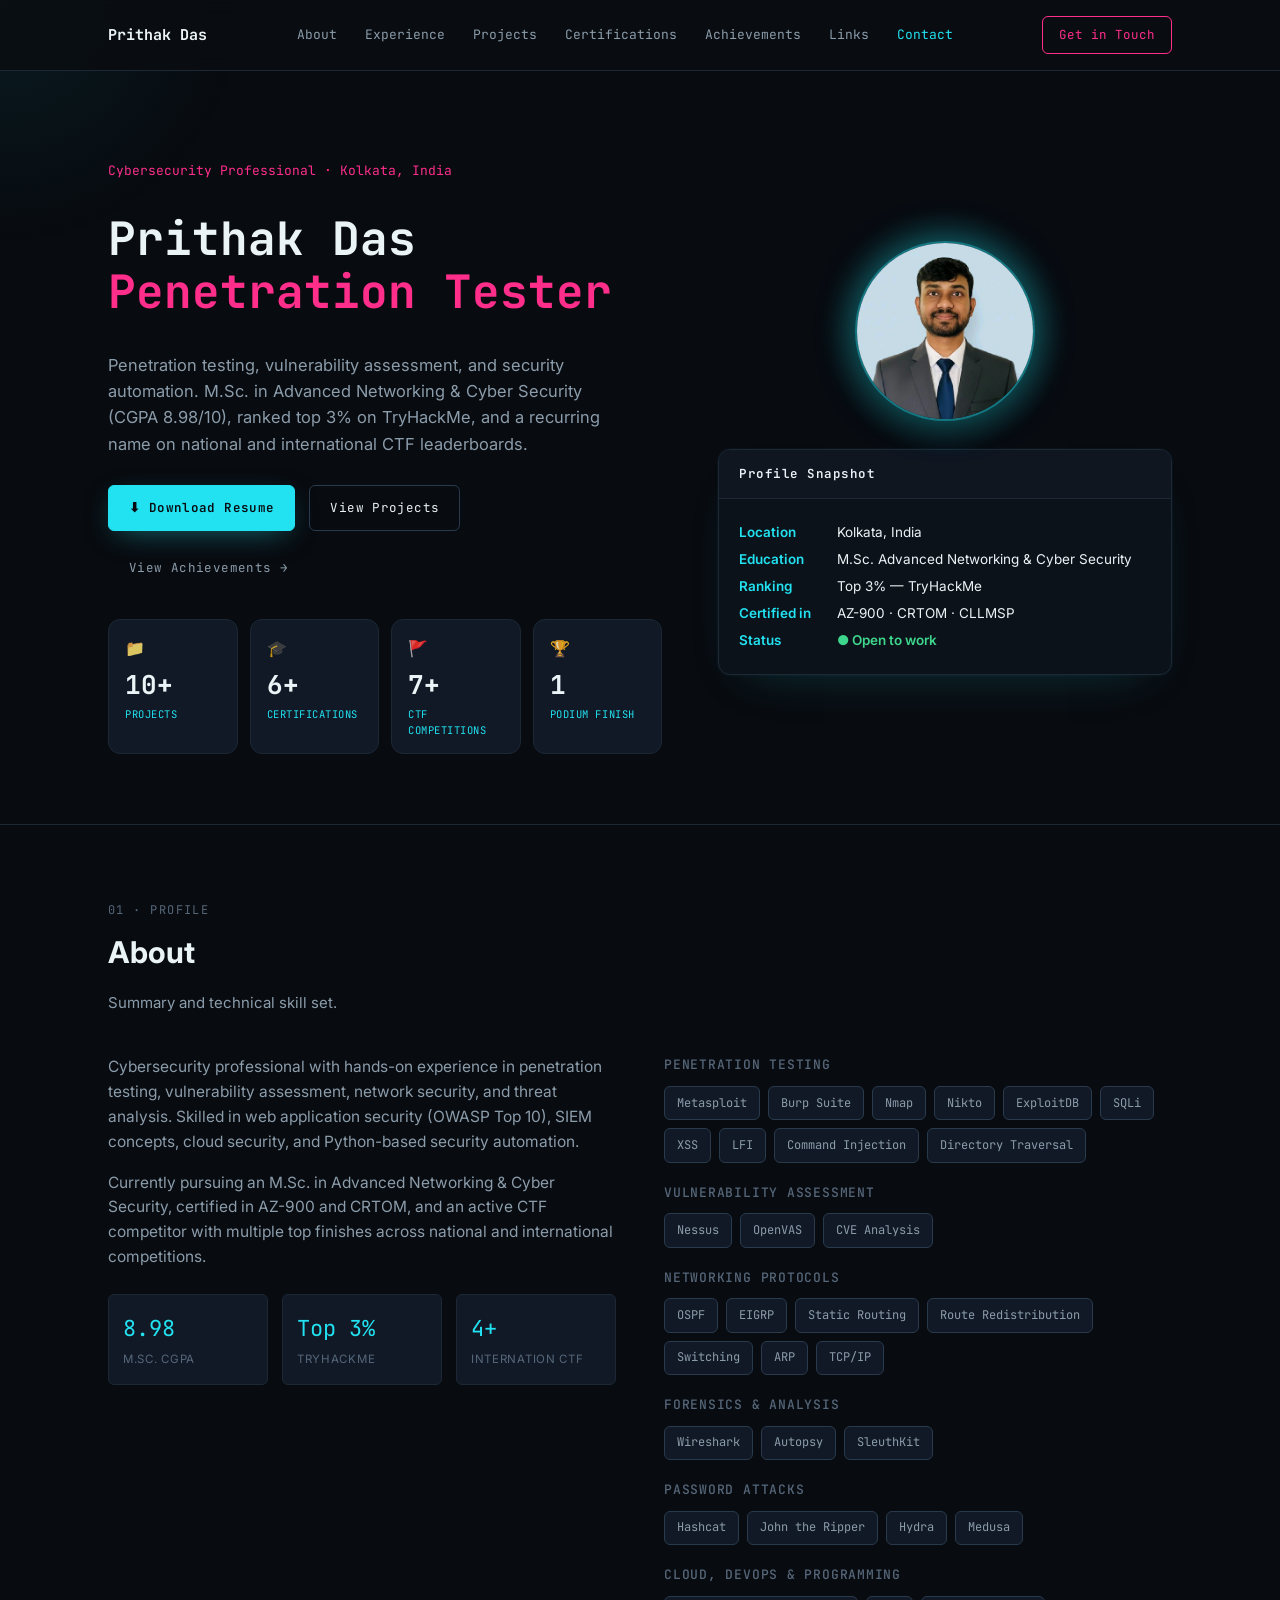
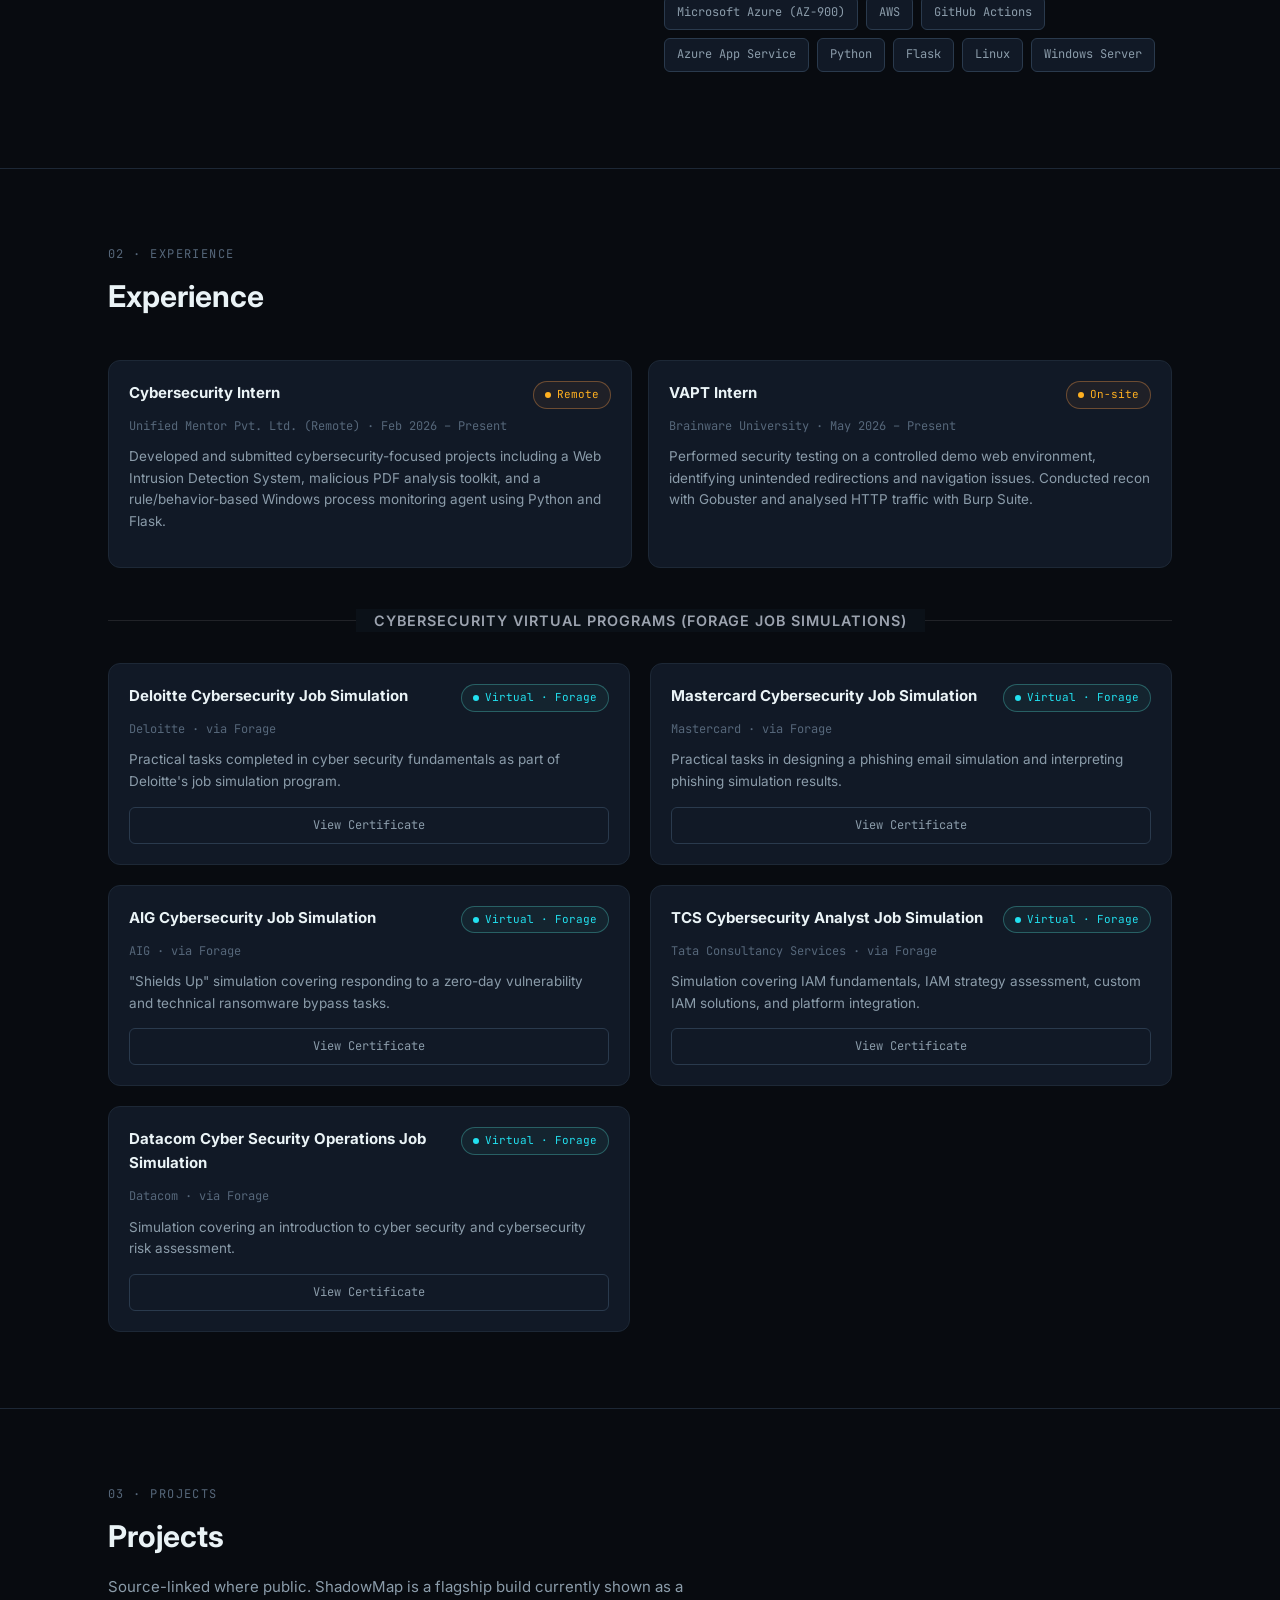
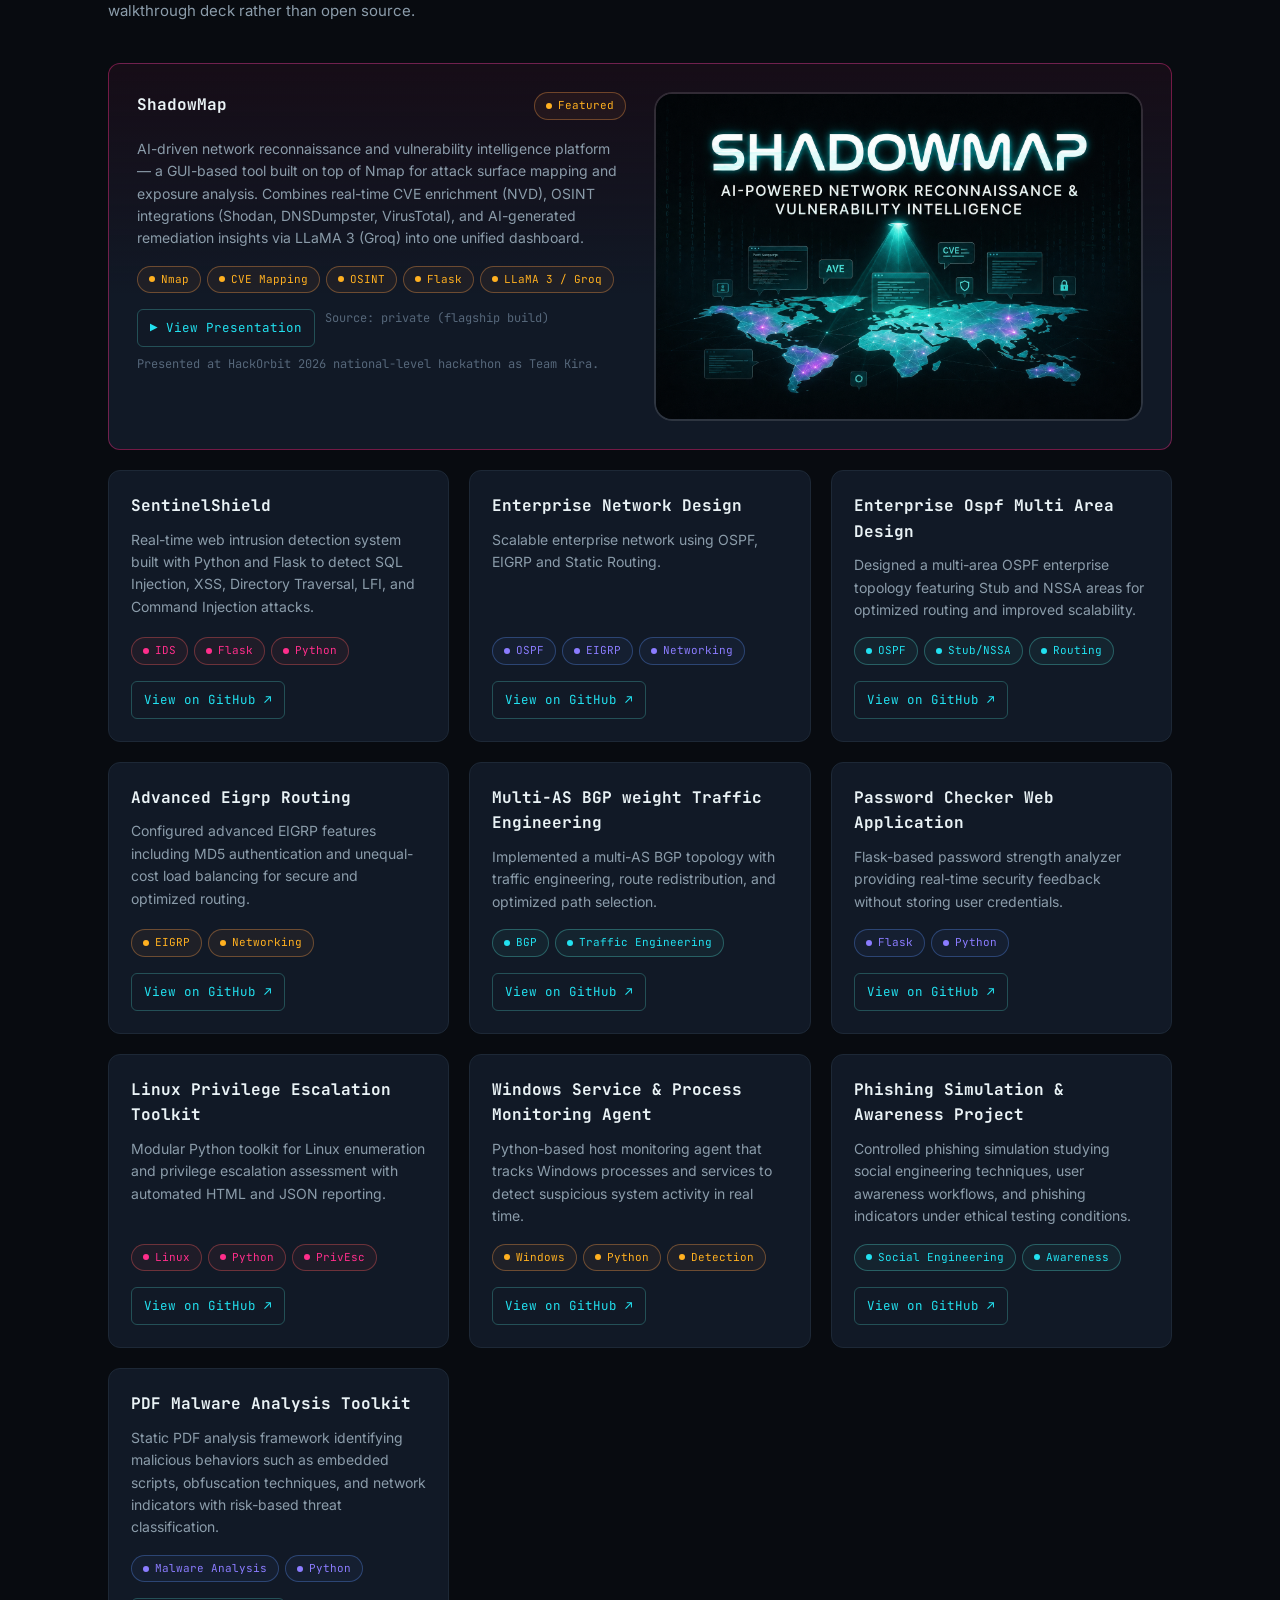
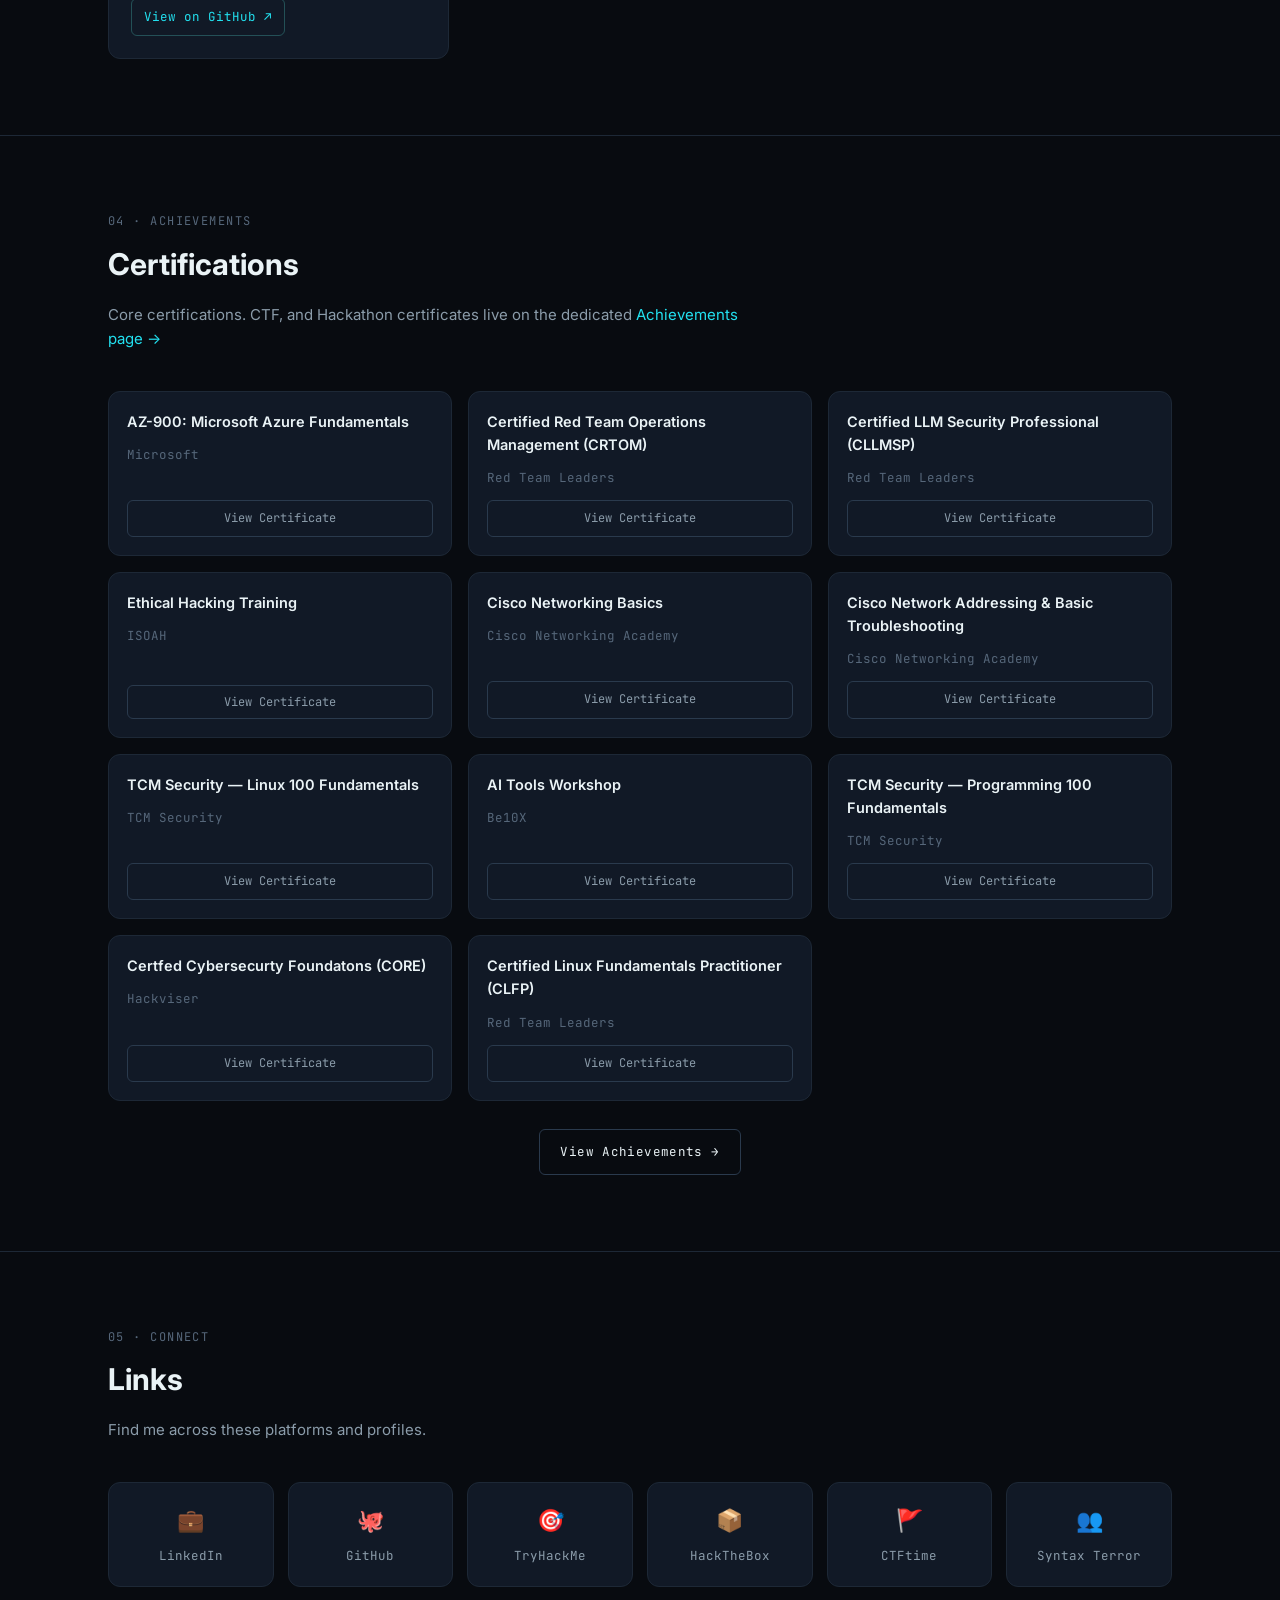
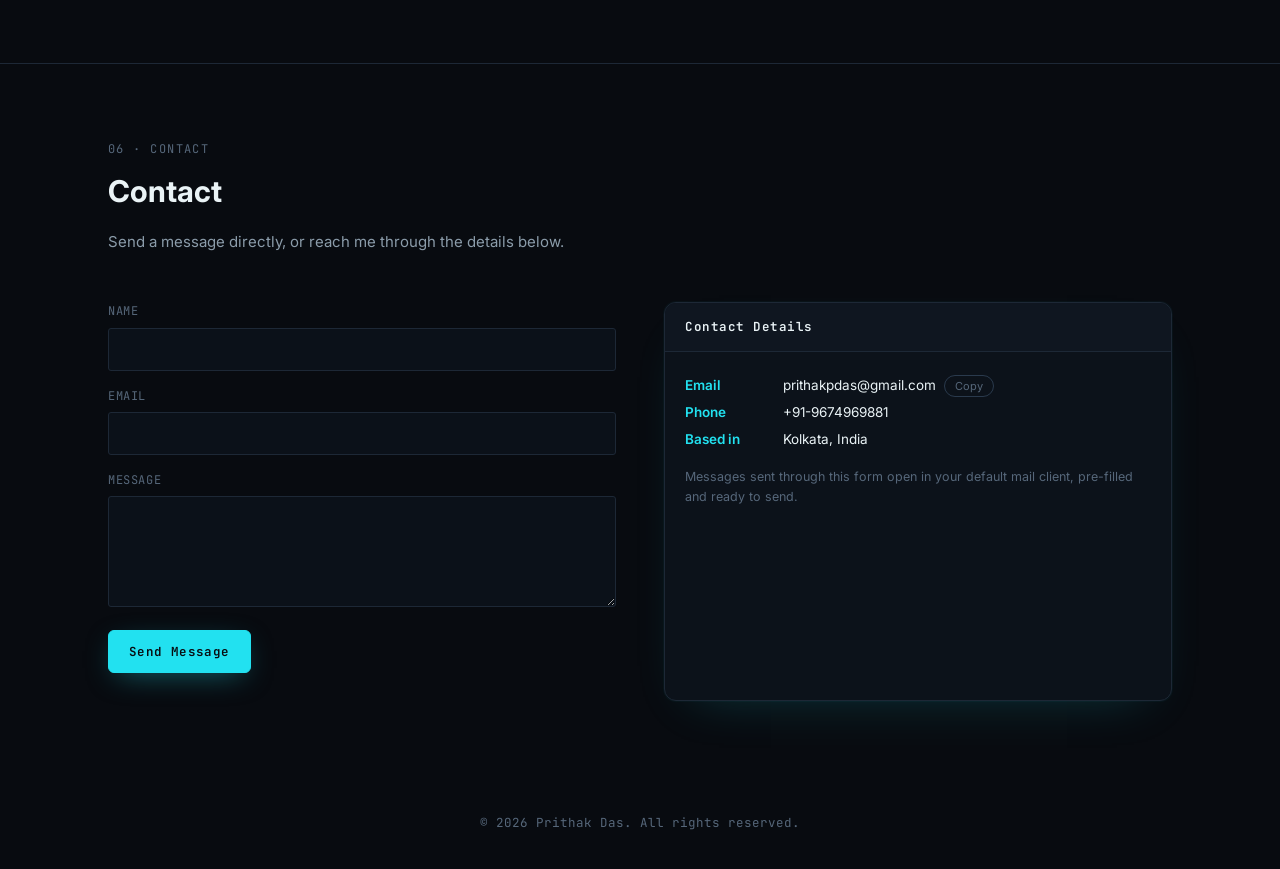
==== index.html @ fa247803 "Republish website" ====
<!DOCTYPE html>
<html lang="en">
<head>
<meta charset="UTF-8">
<meta name="viewport" content="width=device-width, initial-scale=1.0">
<title>Prithak Das — Cybersecurity Portfolio</title>
<meta name="description" content="Prithak Das — Cybersecurity professional specializing in penetration testing, vulnerability assessment, and security automation.">
<link rel="preconnect" href="https://fonts.googleapis.com">
<link rel="preconnect" href="https://fonts.gstatic.com" crossorigin>
<link href="https://fonts.googleapis.com/css2?family=JetBrains+Mono:wght@400;500;600;700&family=Inter:wght@400;500;600;700&display=swap" rel="stylesheet">
<link rel="icon" type="image/svg+xml" href="assets/favicon.svg">
<link rel="stylesheet" href="css/style.css">
</head>
<body>

<nav class="nav">
  <div class="nav-inner">
    <a href="index.html" class="nav-logo">Prithak Das</a>
    <button class="nav-toggle" id="navToggle" aria-label="Toggle menu">☰</button>
    <ul class="nav-links" id="navLinks">
      <li><a href="#about">About</a></li>
      <li><a href="#experience">Experience</a></li>
      <li><a href="#projects">Projects</a></li>
      <li><a href="#certifications">Certifications</a></li>
      <li><a href="certificates.html">Achievements</a></li>
      <li><a href="#links">Links</a></li>
      <li><a href="#contact">Contact</a></li>
    </ul>
    <a href="#contact" class="nav-cta">Get in Touch</a>
  </div>
</nav>

<!-- ============ HERO ============ -->
<header class="hero">
  <div class="container hero-grid">
    <div>
      <div class="hero-kicker">Cybersecurity Professional · Kolkata, India</div>
      <h1>Prithak Das<br><span id="typing-text" class="accent"></span></h1>
      <p class="lead">Penetration testing, vulnerability assessment, and security automation. M.Sc. in Advanced Networking &amp; Cyber Security (CGPA 8.98/10), ranked top 3% on TryHackMe, and a recurring name on national and international CTF leaderboards.</p>
      <div class="hero-actions">
        <a href="assets/resume/Prithak_Das_Resume.pdf" download class="btn btn-primary">⬇ Download Resume</a>
        <a href="#projects" class="btn">View Projects</a>
        <a href="certificates.html" class="btn btn-ghost">View Achievements →</a>
      </div>

      <div class="telemetry-grid">
        <div class="telemetry-stat">
          <div class="t-icon">📁</div>
          <div class="t-num">10+</div>
          <div class="t-label">PROJECTS</div>
        </div>
        <div class="telemetry-stat">
          <div class="t-icon">🎓</div>
          <div class="t-num">6+</div>
          <div class="t-label">CERTIFICATIONS</div>
        </div>
        <div class="telemetry-stat">
          <div class="t-icon">🚩</div>
          <div class="t-num">7+</div>
          <div class="t-label">CTF COMPETITIONS</div>
        </div>
        <div class="telemetry-stat">
          <div class="t-icon">🏆</div>
          <div class="t-num">1</div>
          <div class="t-label">PODIUM FINISH</div>
        </div>
      </div>
    </div>
    <div>
      <div class="profile-photo-wrap">
        <img src="assets/img/prithak-profile.jpg" alt="Prithak Das" class="profile-photo">
      </div>
      <div class="hero-terminal info-card">
      <div class="info-card-header">Profile Snapshot</div>
      <div class="info-card-body">
        <div class="kv-row"><span class="kv-key">Location</span>  <span class="kv-val">Kolkata, India</span></div>
        <div class="kv-row"><span class="kv-key">Education</span>  <span class="kv-val">M.Sc. Advanced Networking &amp; Cyber Security</span></div>
        <div class="kv-row"><span class="kv-key">Ranking</span>       <span class="kv-val">Top 3% — TryHackMe</span></div>
        <div class="kv-row"><span class="kv-key">Certified in</span>       <span class="kv-val">AZ-900 · CRTOM · CLLMSP</span></div>
        <div class="kv-row"><span class="kv-key">Status</span>     <span class="kv-val ok">● Open to work</span></div>
      </div>
      </div>
    </div>
  </div>
</header>

<!-- ============ ABOUT + SKILLS ============ -->
<section id="about">
  <div class="container">
    <div class="section-head">
      <div class="section-eyebrow">01 · Profile</div>
      <h2 class="section-title">About</h2>
      <p>Summary and technical skill set.</p>
    </div>
    <div class="about-grid">
      <div class="about-text">
        <p>Cybersecurity professional with hands-on experience in penetration testing, vulnerability assessment, network security, and threat analysis. Skilled in web application security (OWASP Top 10), SIEM concepts, cloud security, and Python-based security automation.</p>
        <p>Currently pursuing an M.Sc. in Advanced Networking &amp; Cyber Security, certified in AZ-900 and CRTOM, and an active CTF competitor with multiple top finishes across national and international competitions.</p>
        <div class="about-stats">
          <div class="stat"><div class="num">8.98</div><div class="lbl">M.Sc. CGPA</div></div>
          <div class="stat"><div class="num">Top 3%</div><div class="lbl">TryHackMe</div></div>
          <div class="stat"><div class="num">4+</div><div class="lbl">Internation CTF</div></div>
        </div>
      </div>
      <div>
        <div class="skill-group">
          <h3>Penetration Testing</h3>
          <div class="skill-chips">
            <span class="chip">Metasploit</span><span class="chip">Burp Suite</span><span class="chip">Nmap</span><span class="chip">Nikto</span><span class="chip">ExploitDB</span><span class="chip">SQLi</span><span class="chip">XSS</span><span class="chip">LFI</span><span class="chip">Command Injection</span><span class="chip">Directory Traversal</span>
          </div>
        </div>
        <div class="skill-group">
          <h3>Vulnerability Assessment</h3>
          <div class="skill-chips">
            <span class="chip">Nessus</span><span class="chip">OpenVAS</span><span class="chip">CVE Analysis</span>
          </div>
        </div>
        <div class="skill-group">
          <h3>Networking Protocols</h3>
          <div class="skill-chips">
            <span class="chip">OSPF</span><span class="chip">EIGRP</span><span class="chip">Static Routing</span><span class="chip">Route Redistribution</span><span class="chip">Switching</span><span class="chip">ARP</span><span class="chip">TCP/IP</span>
          </div>
        </div>
        <div class="skill-group">
          <h3>Forensics &amp; Analysis</h3>
          <div class="skill-chips">
            <span class="chip">Wireshark</span><span class="chip">Autopsy</span><span class="chip">SleuthKit</span>
          </div>
        </div>
        <div class="skill-group">
          <h3>Password Attacks</h3>
          <div class="skill-chips">
            <span class="chip">Hashcat</span><span class="chip">John the Ripper</span><span class="chip">Hydra</span><span class="chip">Medusa</span>
          </div>
        </div>
        <div class="skill-group">
          <h3>Cloud, DevOps &amp; Programming</h3>
          <div class="skill-chips">
            <span class="chip">Microsoft Azure (AZ-900)</span><span class="chip">AWS</span><span class="chip">GitHub Actions</span><span class="chip">Azure App Service</span><span class="chip">Python</span><span class="chip">Flask</span><span class="chip">Linux</span><span class="chip">Windows Server</span>
          </div>
        </div>
      </div>
    </div>
  </div>
</section>

<!-- ============ EXPERIENCE ============ -->
<section id="experience">
  <div class="container">
    <div class="section-head">
      <div class="section-eyebrow">02 · Experience</div>
      <h2 class="section-title">Experience</h2>
    </div>

    <div class="cred-list">
      <div class="cred-item">
        <div class="cred-item-top">
          <h4>Cybersecurity Intern</h4>
          <span class="tag high">Remote</span>
        </div>
        <div class="meta">Unified Mentor Pvt. Ltd. (Remote) · Feb 2026 – Present</div>
        <p>Developed and submitted cybersecurity-focused projects including a Web Intrusion Detection System, malicious PDF analysis toolkit, and a rule/behavior-based Windows process monitoring agent using Python and Flask.</p>
        <div class="cert-actions">
          <!--<button class="cert-view-trigger" data-title="Unified Mentor — Cybersecurity Internship">View Certificate</button>-->
        </div>
      </div>

      <div class="cred-item">
        <div class="cred-item-top">
          <h4>VAPT Intern</h4>
          <span class="tag high">On-site</span>
        </div>
        <div class="meta">Brainware University · May 2026 – Present</div>
        <p>Performed security testing on a controlled demo web environment, identifying unintended redirections and navigation issues. Conducted recon with Gobuster and analysed HTTP traffic with Burp Suite.</p>
        <div class="cert-actions">
          <!--<button class="cert-view-trigger" data-title="Brainware University — VAPT Internship">View Certificate</button>-->
        </div>
      </div>
    </div>

    <div class="experience-subheading">
        <span>Cybersecurity Virtual Programs (Forage Job Simulations)</span>
    </div>

    <div class="virtual-grid">
      
      <div class="cred-item">
        <div class="cred-item-top">
          <h4>Deloitte Cybersecurity Job Simulation</h4>
          <span class="tag info">Virtual · Forage</span>
        </div>
        <div class="meta">Deloitte · via Forage</div>
        <p>Practical tasks completed in cyber security fundamentals as part of Deloitte's job simulation program.</p>
        <div class="cert-actions">
          <a href="assets/certs/deloitte-forage.pdf" target="_blank" rel="noopener">View Certificate</a>
        </div>
      </div>

      <div class="cred-item">
        <div class="cred-item-top">
          <h4>Mastercard Cybersecurity Job Simulation</h4>
          <span class="tag info">Virtual · Forage</span>
        </div>
        <div class="meta">Mastercard · via Forage</div>
        <p>Practical tasks in designing a phishing email simulation and interpreting phishing simulation results.</p>
        <div class="cert-actions">
          <a href="assets/certs/mastercard-forage.pdf" target="_blank" rel="noopener">View Certificate</a>
        </div>
      </div>

      <div class="cred-item">
        <div class="cred-item-top">
          <h4>AIG Cybersecurity Job Simulation</h4>
          <span class="tag info">Virtual · Forage</span>
        </div>
        <div class="meta">AIG · via Forage</div>
        <p>"Shields Up" simulation covering responding to a zero-day vulnerability and technical ransomware bypass tasks.</p>
        <div class="cert-actions">
          <a href="assets/certs/aig-forage.pdf" target="_blank" rel="noopener">View Certificate</a>
        </div>
      </div>

      <div class="cred-item">
        <div class="cred-item-top">
          <h4>TCS Cybersecurity Analyst Job Simulation</h4>
          <span class="tag info">Virtual · Forage</span>
        </div>
        <div class="meta">Tata Consultancy Services · via Forage</div>
        <p>Simulation covering IAM fundamentals, IAM strategy assessment, custom IAM solutions, and platform integration.</p>
        <div class="cert-actions">
          <a href="assets/certs/tcs-forage.pdf" target="_blank" rel="noopener">View Certificate</a>
        </div>
      </div>

      <div class="cred-item">
        <div class="cred-item-top">
          <h4>Datacom Cyber Security Operations Job Simulation</h4>
          <span class="tag info">Virtual · Forage</span>
        </div>
        <div class="meta">Datacom · via Forage</div>
        <p>Simulation covering an introduction to cyber security and cybersecurity risk assessment.</p>
        <div class="cert-actions">
          <a href="assets/certs/datacom-forage.pdf" target="_blank" rel="noopener">View Certificate</a>
        </div>
      </div>
    </div>
  </div>
</section>

<!-- ============ PROJECTS ============ -->
<section id="projects">
  <div class="container">
    <div class="section-head">
      <div class="section-eyebrow">03 · Projects</div>
      <h2 class="section-title">Projects</h2>
      <p>Source-linked where public. ShadowMap is a flagship build currently shown as a walkthrough deck rather than open source.</p>
    </div>

    <div class="project-grid">

      <!-- FEATURED: ShadowMap — exception, no GitHub, PPT only -->
      <div class="project-card featured">
        <div>
          <div class="project-top">
            <h3>ShadowMap</h3>
            <span class="tag high">Featured</span>
          </div>
          <p>AI-driven network reconnaissance and vulnerability intelligence platform — a GUI-based tool built on top of Nmap for attack surface mapping and exposure analysis. Combines real-time CVE enrichment (NVD), OSINT integrations (Shodan, DNSDumpster, VirusTotal), and AI-generated remediation insights via LLaMA 3 (Groq) into one unified dashboard.</p>
          <div class="project-tags">
            <span class="tag high">Nmap</span><span class="tag high">CVE Mapping</span><span class="tag high">OSINT</span><span class="tag high">Flask</span><span class="tag high">LLaMA 3 / Groq</span>
          </div>
          <div class="project-links">
            <a href="assets/projects/shadowmap/shadowmap-deck.pdf" target="_blank" rel="noopener">▶ View Presentation</a>
            <span class="project-links a disabled" style="font-family:var(--font-mono);font-size:12px;color:var(--text-dim);">Source: private (flagship build)</span>
          </div>
          <div class="featured-note">Presented at HackOrbit 2026 national-level hackathon as Team Kira.</div>
        </div>
        <div class="featured-visual">
          <a href="assets/projects/shadowmap/shadowmap-deck.pdf"
             target="_blank"
             rel="noopener">
      
              <img
                  src="assets/projects/shadowmap/shadowmap-thumbnail.png"
                  alt="ShadowMap AI Cybersecurity Platform"
                  class="project-thumbnail">
      
          </a>
        </div>
      </div>

      <!-- Standard project cards -->
      <div class="project-card">
        <h3>SentinelShield</h3>
        <p>Real-time web intrusion detection system built with Python and Flask to detect SQL Injection, XSS, Directory Traversal, LFI, and Command Injection attacks.</p>
        <div class="project-tags"><span class="tag crit">IDS</span><span class="tag crit">Flask</span><span class="tag crit">Python</span></div>
        <div class="project-links"><a href="https://github.com/prithakdas/sentinelshield-web-ids" target="_blank" rel="noopener">View on GitHub ↗</a></div>
      </div>

      <div class="project-card">
        <h3>Enterprise Network Design</h3>
        <p>Scalable enterprise network using OSPF, EIGRP and Static Routing.</p>
        <div class="project-tags"><span class="tag low">OSPF</span><span class="tag low">EIGRP</span><span class="tag low">Networking</span></div>
        <div class="project-links">
          <a href="https://github.com/prithakdas/enterprise-network-design" target="_blank" rel="noopener">View on GitHub ↗</a>
        </div>
      </div>

      <div class="project-card">
        <h3>Enterprise Ospf Multi Area Design</h3>
        <p>Designed a multi-area OSPF enterprise topology featuring Stub and NSSA areas for optimized routing and improved scalability.</p>
        <div class="project-tags"><span class="tag info">OSPF</span><span class="tag info">Stub/NSSA</span><span class="tag info">Routing</span></div>
        <div class="project-links">
          <a href="https://github.com/prithakdas/enterprise-ospf-multi-area-design" target="_blank" rel="noopener">View on GitHub ↗</a>
        </div>
      </div>

      <div class="project-card">
        <h3>Advanced Eigrp Routing</h3>
        <p>Configured advanced EIGRP features including MD5 authentication and unequal-cost load balancing for secure and optimized routing.</p>
        <div class="project-tags"><span class="tag high">EIGRP</span><span class="tag high">Networking</span></div>
        <div class="project-links">
          <a href="https://github.com/prithakdas/advanced-eigrp-routing" target="_blank" rel="noopener">View on GitHub ↗</a>
        </div>
      </div>

      <div class="project-card">
        <h3>Multi-AS BGP weight Traffic Engineering</h3>
        <p>Implemented a multi-AS BGP topology with traffic engineering, route redistribution, and optimized path selection.</p>
        <div class="project-tags"><span class="tag info">BGP</span><span class="tag info">Traffic Engineering</span></div>
        <div class="project-links">
          <a href="https://github.com/prithakdas/multi-as-bgp-weight-traffic-engineering" target="_blank" rel="noopener">View on GitHub ↗</a>
        </div>
      </div>

      <div class="project-card">
        <h3>Password Checker Web Application</h3>
        <p>Flask-based password strength analyzer providing real-time security feedback without storing user credentials.</p>
        <div class="project-tags"><span class="tag low">Flask</span><span class="tag low">Python</span></div>
        <div class="project-links"><a href="https://github.com/prithakdas/password-strength-checker" target="_blank" rel="noopener">View on GitHub ↗</a></div>
      </div>

      <div class="project-card">
        <h3>Linux Privilege Escalation Toolkit</h3>
        <p>Modular Python toolkit for Linux enumeration and privilege escalation assessment with automated HTML and JSON reporting.</p>
        <div class="project-tags"><span class="tag crit">Linux</span><span class="tag crit">Python</span><span class="tag crit">PrivEsc</span></div>
        <div class="project-links"><a href="https://github.com/prithakdas/linux-privilege-escalation-toolkit" target="_blank" rel="noopener">View on GitHub ↗</a></div>
      </div>

      <div class="project-card">
        <h3>Windows Service &amp; Process Monitoring Agent</h3>
        <p>Python-based host monitoring agent that tracks Windows processes and services to detect suspicious system activity in real time.</p>
        <div class="project-tags"><span class="tag high">Windows</span><span class="tag high">Python</span><span class="tag high">Detection</span></div>
        <div class="project-links"><a href="https://github.com/prithakdas/windows-monitoring-agent" target="_blank" rel="noopener">View on GitHub ↗</a></div>
      </div>

      <div class="project-card">
        <h3>Phishing Simulation &amp; Awareness Project</h3>
        <p>Controlled phishing simulation studying social engineering techniques, user awareness workflows, and phishing indicators under ethical testing conditions.</p>
        <div class="project-tags"><span class="tag info">Social Engineering</span><span class="tag info">Awareness</span></div>
        <div class="project-links"><a href="https://github.com/prithakdas/phishing-simulation-awareness" target="_blank" rel="noopener">View on GitHub ↗</a></div>
      </div>

      <div class="project-card">
        <h3>PDF Malware Analysis Toolkit</h3>
        <p>Static PDF analysis framework identifying malicious behaviors such as embedded scripts, obfuscation techniques, and network indicators with risk-based threat classification.</p>
        <div class="project-tags"><span class="tag low">Malware Analysis</span><span class="tag low">Python</span></div>
        <div class="project-links"><a href="https://github.com/prithakdas/pdf-malware-analyzer" target="_blank" rel="noopener">View on GitHub ↗</a></div>
      </div>

    </div>
  </div>
</section>

<!-- ============ CERTIFICATIONS ============ -->
<section id="certifications">
  <div class="container">
    <div class="section-head">
      <div class="section-eyebrow">04 · Achievements</div>
      <h2 class="section-title">Certifications</h2>
      <p>Core certifications. CTF, and Hackathon certificates live on the dedicated <a href="certificates.html" style="color:var(--accent-info);">Achievements page →</a></p>
    </div>

    <div class="cert-grid">
      <div class="cert-card">
        <div class="cert-name">AZ-900: Microsoft Azure Fundamentals</div>
        <div class="cert-issuer">Microsoft</div>
        <div class="cert-actions">
          <a href="assets/certs/az-900.pdf" target="_blank" rel="noopener">View Certificate</a>
        </div>
      </div>
      <div class="cert-card">
        <div class="cert-name">Certified Red Team Operations Management (CRTOM)</div>
        <div class="cert-issuer">Red Team Leaders</div>
        <div class="cert-actions">
          <a href="assets/certs/crtom.pdf" target="_blank" rel="noopener">View Certificate</a>
        </div>
      </div>
      <div class="cert-card">
        <div class="cert-name">Certified LLM Security Professional (CLLMSP)</div>
        <div class="cert-issuer">Red Team Leaders</div>
        <div class="cert-actions">
          <a href="assets/certs/cllmsp.pdf" target="_blank" rel="noopener">View Certificate</a>
        </div>
      </div>
      <div class="cert-card">
        <div class="cert-name">Ethical Hacking Training</div>
        <div class="cert-issuer">ISOAH</div>
        <div class="cert-actions">
          <button class="cert-view-trigger" data-title="Ethical Hacking Training">View Certificate</button>
        </div>
      </div>
      <div class="cert-card">
        <div class="cert-name">Cisco Networking Basics</div>
        <div class="cert-issuer">Cisco Networking Academy</div>
        <div class="cert-actions">
          <a href="assets/certs/cisco-networking-basics.pdf" target="_blank" rel="noopener">View Certificate</a>
        </div>
      </div>
      <div class="cert-card">
        <div class="cert-name">Cisco Network Addressing &amp; Basic Troubleshooting</div>
        <div class="cert-issuer">Cisco Networking Academy</div>
        <div class="cert-actions">
          <a href="assets/certs/cisco-addressing.pdf" target="_blank" rel="noopener">View Certificate</a>
        </div>
      </div>
      <div class="cert-card">
        <div class="cert-name">TCM Security — Linux 100 Fundamentals</div>
        <div class="cert-issuer">TCM Security</div>
        <div class="cert-actions">
          <a href="assets/certs/tcm-linux-100.pdf" target="_blank" rel="noopener">View Certificate</a>
        </div>
      </div>
      <div class="cert-card">
        <div class="cert-name">AI Tools Workshop</div>
        <div class="cert-issuer">Be10X</div>
        <div class="cert-actions">
          <a href="assets/certs/be10x-ai-workshop.pdf" target="_blank" rel="noopener">View Certificate</a>
        </div>
      </div>
      <div class="cert-card">
        <div class="cert-name">TCM Security — Programming 100 Fundamentals</div>
        <div class="cert-issuer">TCM Security</div>
        <div class="cert-actions">
          <a href="assets/certs/programming-100-fundamentals.pdf" target="_blank" rel="noopener">View Certificate</a>
        </div>
      </div>
      <div class="cert-card">
        <div class="cert-name">Certfed Cybersecurty Foundatons (CORE)</div>
        <div class="cert-issuer">Hackviser</div>
        <div class="cert-actions">
          <a href="assets/certs/CORE-Hackviser_certificate.pdf" target="_blank" rel="noopener">View Certificate</a>
        </div>
      </div>
      <div class="cert-card">
        <div class="cert-name">Certified Linux Fundamentals Practitioner (CLFP)</div>
        <div class="cert-issuer">Red Team Leaders</div>
        <div class="cert-actions">
          <a href="assets/certs/certified_lfp_certificate.pdf" target="_blank" rel="noopener">View Certificate</a>
        </div>
      </div>
    </div>

    <div class="view-all-wrap">
      <a href="certificates.html" class="btn">View Achievements →</a>
    </div>
  </div>
</section>

<!-- ============ LINKS ============ -->
<section id="links">
  <div class="container">
    <div class="section-head">
      <div class="section-eyebrow">05 · Connect</div>
      <h2 class="section-title">Links</h2>
      <p>Find me across these platforms and profiles.</p>
    </div>
    <div class="links-grid">
      <a href="https://www.linkedin.com/in/prithak-das/" target="_blank" rel="noopener" class="link-card"><div class="glyph">💼</div><div class="name">LinkedIn</div></a>
      <a href="https://github.com/prithakdas" target="_blank" rel="noopener" class="link-card"><div class="glyph">🐙</div><div class="name">GitHub</div></a>
      <a href="https://tryhackme.com/p/LordKraken" target="_blank" rel="noopener" class="link-card"><div class="glyph">🎯</div><div class="name">TryHackMe</div></a>
      <a href="https://profile.hackthebox.com/profile/019c62f4-13df-70a6-9ede-ce7ce3e3ba0c" target="_blank" rel="noopener" class="link-card"><div class="glyph">📦</div><div class="name">HackTheBox</div></a>
      <a href="https://ctftime.org/user/261765" target="_blank" rel="noopener" class="link-card"><div class="glyph">🚩</div><div class="name">CTFtime</div></a>
      <a href="https://ctftime.org/team/437085" target="_blank" rel="noopener" class="link-card"><div class="glyph">👥</div><div class="name">Syntax Terror</div></a>
    </div>
  </div>
</section>

<!-- ============ CONTACT ============ -->
<section id="contact">
  <div class="container">
    <div class="section-head">
      <div class="section-eyebrow">06 · Contact</div>
      <h2 class="section-title">Contact</h2>
      <p>Send a message directly, or reach me through the details below.</p>
    </div>
    <div class="contact-grid">
      <form id="contactForm">
        <div class="form-row">
          <label for="cf-name">Name</label>
          <input type="text" id="cf-name" name="name" required>
        </div>
        <div class="form-row">
          <label for="cf-email">Email</label>
          <input type="email" id="cf-email" name="email" required>
        </div>
        <div class="form-row">
          <label for="cf-message">Message</label>
          <textarea id="cf-message" name="message" rows="5" required></textarea>
        </div>
        <button type="submit" class="btn btn-primary">Send Message</button>
        <div class="form-status" id="formStatus"></div>
      </form>
      <div class="info-card">
        <div class="info-card-header">Contact Details</div>
        <div class="info-card-body">
          <div class="kv-row"><span class="kv-key">Email</span> <span class="kv-val" id="emailValue">prithakpdas@gmail.com</span> <button class="copy-btn" id="copyEmailBtn" title="Copy email" aria-label="Copy email address">Copy</button></div>
          <div class="kv-row"><span class="kv-key">Phone</span> <span class="kv-val">+91-9674969881</span></div>
          <div class="kv-row"><span class="kv-key">Based in</span> <span class="kv-val">Kolkata, India</span></div>
          <p class="info-note">Messages sent through this form open in your default mail client, pre-filled and ready to send.</p>
        </div>
      </div>
    </div>
  </div>
</section>

<footer>
  <div>© 2026 Prithak Das. All rights reserved.</div>
</footer>

<!-- Certificate/Deck view modal -->
<div class="modal-overlay" id="certModal">
  <div class="modal-box">
    <div class="modal-header">
      <span id="modalTitle">Certificate</span>
      <button class="modal-close" id="modalClose">×</button>
    </div>
    <div class="modal-body">
      <div class="placeholder-icon">📄</div>
      <p>No file linked yet. Drop the matching PDF/image into <code>assets/certs/</code> (or <code>assets/projects/shadowmap/</code> for the deck) and update the <code>href</code> in the HTML — it will preview here automatically.</p>
    </div>
  </div>
</div>

<button id="backToTop" aria-label="Back to top">↑</button>

<script src="js/main.js"></script>
</body>
</html>
---- css/style.css ----
/* =========================================================
   DESIGN TOKENS
   ========================================================= */
:root{
  --bg:            #080B10;
  --bg-elevated:   #0F1620;
  --bg-terminal:   #0C121A;
  --bg-input:      #0B1119;
  --bg-card:       #111926;
  --border:        #1D2836;
  --border-bright: #2A3A4D;

  --text-primary:  #EAF3F6;
  --text-muted:    #8B9CAA;
  --text-dim:      #56677A;

  --accent-cyan:     #22E1F0; /* primary accent — links, glow, primary CTAs */
  --accent-magenta:  #FF2E8B; /* secondary accent — highlights, critical CTAs */
  --accent-violet:   #8B7CFF; /* tertiary accent */
  --accent-amber:    #FFB020; /* rank / trophy accent */

  /* legacy aliases kept so existing rules still resolve */
  --accent-critical: var(--accent-magenta);
  --accent-high:     var(--accent-amber);
  --accent-info:     var(--accent-cyan);
  --accent-low:      var(--accent-violet);

  --font-mono: 'JetBrains Mono', 'Fira Code', ui-monospace, SFMono-Regular, Menlo, monospace;
  --font-sans: 'Inter', -apple-system, BlinkMacSystemFont, 'Segoe UI', sans-serif;

  --radius-sm: 6px;
  --radius: 12px;
  --radius-lg: 18px;
  --max-width: 1120px;
}

*,*::before,*::after{ box-sizing:border-box; }
html{ scroll-behavior:smooth; }
html,body{ margin:0; padding:0; }

body{
  background:var(--bg);
  color:var(--text-primary);
  font-family:var(--font-sans);
  font-size:16px;
  line-height:1.6;
  -webkit-font-smoothing:antialiased;
}

@media (prefers-reduced-motion: reduce){
  *{ animation-duration:0.01ms !important; animation-iteration-count:1 !important; transition-duration:0.01ms !important; scroll-behavior:auto !important; }
}

a{ color:inherit; text-decoration:none; }
ul{ list-style:none; margin:0; padding:0; }
img{ max-width:100%; display:block; }

.container{
  max-width:var(--max-width);
  margin:0 auto;
  padding:0 28px;
}

/* =========================================================
   SCROLL REVEAL
   ========================================================= */
.reveal{
  opacity:0;
  transform:translateY(18px);
  transition:opacity 0.6s ease, transform 0.6s ease;
}
.reveal.visible{ opacity:1; transform:translateY(0); }

/* =========================================================
   BACK TO TOP
   ========================================================= */
#backToTop{
  position:fixed;
  right:24px;
  bottom:24px;
  width:44px;
  height:44px;
  border-radius:50%;
  border:1px solid var(--border-bright);
  background:var(--bg-elevated);
  color:var(--accent-cyan);
  font-size:18px;
  cursor:pointer;
  display:flex;
  align-items:center;
  justify-content:center;
  opacity:0;
  pointer-events:none;
  transform:translateY(10px);
  transition:all 0.25s ease;
  z-index:200;
  box-shadow:0 10px 30px -12px rgba(0,0,0,0.6);
}
#backToTop.visible{ opacity:1; pointer-events:auto; transform:translateY(0); }
#backToTop:hover{ border-color:var(--accent-cyan); box-shadow:0 10px 30px -8px rgba(34,225,240,0.4); }

/* focus visibility */
a:focus-visible, button:focus-visible, input:focus-visible, textarea:focus-visible{
  outline:2px solid var(--accent-info);
  outline-offset:2px;
}

/* =========================================================
   UTILITY: info cards + section titles
   ========================================================= */
.info-card{
  background:var(--bg-terminal);
  border:1px solid var(--border);
  border-radius:var(--radius);
  overflow:hidden;
  box-shadow:0 0 0 1px rgba(34,225,240,0.03), 0 20px 50px -30px rgba(34,225,240,0.25);
}
.info-card-header{
  padding:14px 20px;
  background:var(--bg-elevated);
  border-bottom:1px solid var(--border);
  font-family:var(--font-mono);
  font-size:12.5px;
  font-weight:600;
  letter-spacing:0.04em;
  color:var(--text-primary);
}

.section-title{
  font-family:var(--font-sans);
  font-weight:700;
  color:var(--text-primary);
  margin:8px 0 12px;
  font-size:26px;
}

.section-eyebrow{
  font-family:var(--font-mono);
  font-size:12px;
  text-transform:uppercase;
  letter-spacing:0.12em;
  color:var(--text-dim);
}

/* severity tag system (borrowed from vuln triage) */
.tag{
  display:inline-flex;
  align-items:center;
  gap:6px;
  font-family:var(--font-mono);
  font-size:11px;
  padding:4px 11px;
  border-radius:999px;
  border:1px solid var(--border-bright);
  color:var(--text-muted);
  white-space:nowrap;
}
.tag::before{ content:""; width:6px; height:6px; border-radius:50%; background:currentColor; }
.tag.crit{ color:var(--accent-critical); border-color:rgba(255,93,93,0.35); background:rgba(255,93,93,0.06); }
.tag.high{ color:var(--accent-high); border-color:rgba(255,159,69,0.35); background:rgba(255,159,69,0.06); }
.tag.info{ color:var(--accent-info); border-color:rgba(79,209,197,0.35); background:rgba(79,209,197,0.06); }
.tag.low{ color:var(--accent-low); border-color:rgba(91,141,239,0.35); background:rgba(91,141,239,0.06); }

/* =========================================================
   NAV
   ========================================================= */
.nav{
  position:sticky;
  top:0;
  z-index:100;
  background:rgba(10,14,18,0.85);
  backdrop-filter:blur(10px);
  border-bottom:1px solid var(--border);
}
.nav-inner{
  display:flex;
  align-items:center;
  justify-content:space-between;
  padding:16px 28px;
  max-width:var(--max-width);
  margin:0 auto;
}
.nav-logo{
  font-family: var(--font-mono);
  font-size: 15px;
  font-weight: 700;
  text-decoration: none;
  display: inline-block;
  cursor: pointer;
  animation: logoAuraBlink 30s ease-in-out infinite;
}
.nav-logo:hover{ filter:brightness(1.3); }

@keyframes logoAuraBlink{

  /* ===== CYAN ===== */
  0%,3%{
    color:#22E1F0;
    text-shadow:0 0 4px rgba(34,225,240,.25), 0 0 8px rgba(34,225,240,.15);
  }
  6%{
    color:#22E1F0;
    text-shadow:0 0 12px rgba(34,225,240,1), 0 0 26px rgba(34,225,240,.7), 0 0 42px rgba(34,225,240,.4);
  }
  9%,12%{
    color:#22E1F0;
    text-shadow:0 0 4px rgba(34,225,240,.25), 0 0 8px rgba(34,225,240,.15);
  }
  15%{
    color:#22E1F0;
    text-shadow:0 0 12px rgba(34,225,240,1), 0 0 26px rgba(34,225,240,.7), 0 0 42px rgba(34,225,240,.4);
  }
  18%{
    color:#22E1F0;
    text-shadow:0 0 4px rgba(34,225,240,.25), 0 0 8px rgba(34,225,240,.15);
  }

  /* ===== AMBER / GOLD ===== */
  20%,23%{
    color:#FFB020;
    text-shadow:0 0 4px rgba(255,176,32,.25), 0 0 8px rgba(255,176,32,.15);
  }
  26%{
    color:#FFB020;
    text-shadow:0 0 12px rgba(255,176,32,1), 0 0 26px rgba(255,176,32,.7), 0 0 42px rgba(255,176,32,.4);
  }
  29%,32%{
    color:#FFB020;
    text-shadow:0 0 4px rgba(255,176,32,.25), 0 0 8px rgba(255,176,32,.15);
  }
  35%{
    color:#FFB020;
    text-shadow:0 0 12px rgba(255,176,32,1), 0 0 26px rgba(255,176,32,.7), 0 0 42px rgba(255,176,32,.4);
  }
  38%{
    color:#FFB020;
    text-shadow:0 0 4px rgba(255,176,32,.25), 0 0 8px rgba(255,176,32,.15);
  }

  /* ===== PINK ===== */
  40%,43%{
    color:#FF2E8B;
    text-shadow:0 0 4px rgba(255,46,139,.25), 0 0 8px rgba(255,46,139,.15);
  }
  46%{
    color:#FF2E8B;
    text-shadow:0 0 12px rgba(255,46,139,1), 0 0 26px rgba(255,46,139,.7), 0 0 42px rgba(255,46,139,.4);
  }
  49%,52%{
    color:#FF2E8B;
    text-shadow:0 0 4px rgba(255,46,139,.25), 0 0 8px rgba(255,46,139,.15);
  }
  55%{
    color:#FF2E8B;
    text-shadow:0 0 12px rgba(255,46,139,1), 0 0 26px rgba(255,46,139,.7), 0 0 42px rgba(255,46,139,.4);
  }
  58%{
    color:#FF2E8B;
    text-shadow:0 0 4px rgba(255,46,139,.25), 0 0 8px rgba(255,46,139,.15);
  }

  /* ===== PURPLE ===== */
  60%,63%{
    color:#8B7CFF;
    text-shadow:0 0 4px rgba(139,124,255,.25), 0 0 8px rgba(139,124,255,.15);
  }
  66%{
    color:#8B7CFF;
    text-shadow:0 0 12px rgba(139,124,255,1), 0 0 26px rgba(139,124,255,.7), 0 0 42px rgba(139,124,255,.4);
  }
  69%,72%{
    color:#8B7CFF;
    text-shadow:0 0 4px rgba(139,124,255,.25), 0 0 8px rgba(139,124,255,.15);
  }
  75%{
    color:#8B7CFF;
    text-shadow:0 0 12px rgba(139,124,255,1), 0 0 26px rgba(139,124,255,.7), 0 0 42px rgba(139,124,255,.4);
  }
  78%{
    color:#8B7CFF;
    text-shadow:0 0 4px rgba(139,124,255,.25), 0 0 8px rgba(139,124,255,.15);
  }

  /* ===== SOFT GOLD ===== */
  80%,83%{
    color:#FFD76A;
    text-shadow:0 0 4px rgba(255,215,106,.25), 0 0 8px rgba(255,215,106,.15);
  }
  86%{
    color:#FFD76A;
    text-shadow:0 0 12px rgba(255,215,106,1), 0 0 26px rgba(255,215,106,.7), 0 0 42px rgba(255,215,106,.4);
  }
  89%,92%{
    color:#FFD76A;
    text-shadow:0 0 4px rgba(255,215,106,.25), 0 0 8px rgba(255,215,106,.15);
  }
  95%{
    color:#FFD76A;
    text-shadow:0 0 12px rgba(255,215,106,1), 0 0 26px rgba(255,215,106,.7), 0 0 42px rgba(255,215,106,.4);
  }
  98%,100%{
    color:#FFD76A;
    text-shadow:0 0 4px rgba(255,215,106,.25), 0 0 8px rgba(255,215,106,.15);
  }
}

.nav-links{
  display:flex;
  gap:28px;
  font-family:var(--font-mono);
  font-size:13px;
}
.nav-links a{
  color:var(--text-muted);
  transition:color 0.15s ease;
  position:relative;
}
.nav-links a:hover{ color:var(--text-primary); }
.nav-links a.active{ color:var(--accent-info); }
.nav-cta{
  font-family:var(--font-mono);
  font-size:12.5px;
  padding:8px 16px;
  border:1px solid var(--accent-magenta);
  color:var(--accent-magenta);
  border-radius:var(--radius-sm);
  transition:all 0.15s ease;
}
.nav-cta:hover{ background:var(--accent-magenta); color:#080B10; box-shadow:0 0 20px rgba(255,46,139,0.35); }
.nav-toggle{ display:none; background:none; border:none; color:var(--text-primary); font-size:22px; cursor:pointer; }

@media (max-width: 780px){
  .nav-links{
    position:fixed; top:60px; left:0; right:0;
    background:var(--bg-elevated);
    border-bottom:1px solid var(--border);
    flex-direction:column;
    padding:20px 28px;
    gap:18px;
    display:none;
  }
  .nav-links.open{ display:flex; }
  .nav-toggle{ display:block; }
  .nav-cta{ display:none; }
}

/* =========================================================
   HERO
   ========================================================= */
.hero{
  padding:90px 0 70px;
  border-bottom:1px solid var(--border);
}
.hero-grid{
  display:grid;
  grid-template-columns:1.1fr 0.9fr;
  gap:56px;
  align-items:center;
}
@media (max-width:900px){ .hero-grid{ grid-template-columns:1fr; gap:40px; } }

.hero-kicker{
  font-family:var(--font-mono);
  font-size:13px;
  color:var(--accent-critical);
  margin-bottom:16px;
  display:flex;
  align-items:center;
  gap:10px;
}


.hero h1{
  font-family:var(--font-mono);
  font-size:clamp(28px,4.4vw,46px);
  line-height:1.15;
}

#typing-text{
  display:inline-block;
  height:1.2em;
  white-space:nowrap;
  overflow:hidden;
  vertical-align:top;
}
.hero h1 .accent{ color:var(--accent-critical); }
.hero p.lead{
  color:var(--text-muted);
  font-size:16.5px;
  max-width:52ch;
  margin:0 0 28px;
}
.hero-actions{ display:flex; gap:14px; flex-wrap:wrap; }

.btn{
  font-family:var(--font-mono);
  font-size:12.5px;
  letter-spacing:0.03em;
  padding:12px 20px;
  border-radius:var(--radius-sm);
  border:1px solid var(--border-bright);
  color:var(--text-primary);
  cursor:pointer;
  transition:all 0.15s ease;
  display:inline-flex;
  align-items:center;
  gap:8px;
  background:transparent;

  position:relative;
  overflow:hidden;
}
.btn::before{

  content:"";

  position:absolute;

  top:0;
  left:-120%;

  width:50%;
  height:100%;

  background:linear-gradient(
      120deg,
      transparent,
      rgba(255,255,255,.28),
      transparent
  );

  transition:.6s;
}

.btn:hover::before{

  left:130%;
}
.btn-primary{
  background:var(--accent-cyan);
  border-color:var(--accent-cyan);
  color:#080B10;
  font-weight:600;
  box-shadow:0 8px 30px -10px rgba(34,225,240,0.5);
}
.btn-primary:hover{
  background:#4FEBF7;
  border-color:#4FEBF7;
  color:#080B10;

  transform:translateY(-3px);

  box-shadow:
      0 0 18px rgba(34,225,240,.30),
      0 12px 30px rgba(34,225,240,.25);
}
.btn-ghost{ border-color:transparent; color:var(--text-muted); }
.btn-ghost:hover{
  color:var(--text-primary);
  border-color:var(--accent-cyan);
  background:rgba(34,225,240,.08);

  transform:translateY(-3px);

  box-shadow:
      0 0 15px rgba(34,225,240,.18);
}

.profile-photo-wrap{
  position:relative;
  width:180px;
  margin:0 auto 28px;
  display:flex;
  justify-content:center;
}
.profile-photo-wrap::before{
  content:"";
  position:absolute;
  inset:-30px;
  background:radial-gradient(circle, rgba(34,225,240,0.35) 0%, rgba(34,225,240,0.14) 45%, rgba(34,225,240,0) 72%);
  filter:blur(6px);
  animation:auraPulse 4s ease-in-out infinite;
  z-index:0;
}
@keyframes auraPulse{
  0%,100%{ opacity:0.75; transform:scale(1); }
  50%{ opacity:1; transform:scale(1.06); }
}
.profile-photo{
  position:relative;
  z-index:1;
  width:180px;
  height:180px;
  border-radius:50%;
  object-fit:cover;
  border:2px solid rgba(34,225,240,0.45);
  box-shadow:0 0 40px -6px rgba(34,225,240,0.55), 0 8px 30px -8px rgba(0,0,0,0.6);
}
@media (max-width:900px){ .profile-photo-wrap{ margin:0 auto 24px; } }

.info-card-body{
  padding:20px;
  font-size:13.5px;
  color:var(--text-muted);
  line-height:2;
}
.kv-row{ display:flex; align-items:center; gap:8px; flex-wrap:wrap; }
.kv-key{ color:var(--accent-cyan); font-weight:600; min-width:90px; }
.kv-val{ color:var(--text-primary); }
.kv-val.ok{ color:#3DD68C; font-weight:600; }
.info-note{
  margin:14px 0 0;
  font-size:12.5px;
  color:var(--text-dim);
  line-height:1.6;
}
.copy-btn{
  font-family:var(--font-sans);
  font-size:11px;
  padding:3px 10px;
  border-radius:999px;
  border:1px solid var(--border-bright);
  background:transparent;
  color:var(--text-dim);
  cursor:pointer;
  transition:all 0.15s ease;
}
.copy-btn:hover{ color:var(--accent-cyan); border-color:var(--accent-cyan); }
.copy-btn.copied{ color:#3DD68C; border-color:#3DD68C; }

/* =========================================================
   SECTIONS (generic)
   ========================================================= */
section{ padding:76px 0; border-bottom:1px solid var(--border); }
section:last-of-type{ border-bottom:none; }

.section-head{ margin-bottom:40px; max-width:640px; }
.section-head h2{
  font-family:var(--font-sans);
  font-weight:700;
  font-size:clamp(22px,2.8vw,30px);
  margin:8px 0 12px;
  color:var(--text-primary);
}
.section-head p{ color:var(--text-muted); font-size:15px; }

/* =========================================================
   ABOUT / SKILLS
   ========================================================= */
.about-grid{
  display:grid;
  grid-template-columns:1fr 1fr;
  gap:48px;
}
@media (max-width:860px){ .about-grid{ grid-template-columns:1fr; } }

.about-text p{ color:var(--text-muted); margin:0 0 16px; font-size:15.5px; }
.about-stats{
  display:grid;
  grid-template-columns:repeat(3,1fr);
  gap:14px;
  margin-top:24px;
}
.stat{
  border:1px solid var(--border);
  border-radius:var(--radius-sm);
  padding:16px 14px;
  background:var(--bg-card);
}
.stat .num{ font-family:var(--font-mono); font-size:22px; color:var(--accent-cyan); }
.stat .lbl{ font-size:11.5px; color:var(--text-dim); text-transform:uppercase; letter-spacing:0.06em; margin-top:4px; }

/* =========================================================
   TELEMETRY DASHBOARD (hero stat blocks)
   ========================================================= */
.telemetry-grid{
  display:grid;
  grid-template-columns:repeat(4,1fr);
  gap:12px;
  margin-top:28px;
}
@media (max-width:900px){ .telemetry-grid{ grid-template-columns:repeat(2,1fr); } }

.telemetry-stat{
  border:1px solid var(--border);
  background:var(--bg-card);
  border-radius:var(--radius);
  padding:16px 16px 14px;

  position:relative;
  overflow:hidden;
  cursor:pointer;

  transition:
      transform .25s ease,
      border-color .25s ease,
      box-shadow .25s ease,
      background .25s ease;
}

.telemetry-stat:hover{

  border-color:var(--accent-cyan);

  background:rgba(34,225,240,.04);

  transform:translateY(-4px) scale(1.02);

  box-shadow:
      0 0 16px rgba(34,225,240,.18),
      0 18px 40px rgba(0,0,0,.45);

}

.telemetry-stat::before{

  content:"";

  position:absolute;

  top:-30%;
  left:-150%;

  width:70%;
  height:160%;

  background:linear-gradient(
      115deg,
      transparent 20%,
      rgba(255,255,255,.20) 50%,
      transparent 80%
  );

  transform:rotate(15deg);

  transition:left .8s ease;
}

.telemetry-stat:hover::before{

  left:160%;
}
.telemetry-stat .t-icon{ font-size:16px; margin-bottom:10px; opacity:0.85; }
.telemetry-stat .t-num{ font-family:var(--font-mono); font-size:26px; font-weight:700; color:var(--text-primary); line-height:1; }
.telemetry-stat .t-label{
  font-family:var(--font-mono);
  font-size:10.5px;
  color:var(--accent-cyan);
  text-transform:uppercase;
  letter-spacing:0.05em;
  margin-top:8px;
}
.telemetry-stat::after{
  content:"";
  position:absolute;
  right:-20px; top:-20px;
  width:70px; height:70px;
  border-radius:50%;
  background:radial-gradient(circle, rgba(34,225,240,0.15), transparent 70%);
}

/* =========================================================
   TROPHY CARD (CTF achievements)
   ========================================================= */
.trophy-card{
  border:1px solid var(--border);
  background:var(--bg-card);
  border-radius:var(--radius);
  padding:18px 20px;
  display:flex;
  align-items:center;
  gap:16px;
  transition:border-color 0.15s ease, box-shadow 0.15s ease, transform 0.15s ease;
}
.trophy-card:hover{ border-color:var(--accent-amber); transform:translateY(-2px); box-shadow:0 16px 34px -24px rgba(255,176,32,0.35); }
.trophy-rank{
  flex-shrink:0;
  width:52px; height:52px;
  border-radius:var(--radius-sm);
  background:rgba(255,176,32,0.08);
  border:1px solid rgba(255,176,32,0.3);
  display:flex;
  align-items:center;
  justify-content:center;
  font-family:var(--font-mono);
  font-size:14px;
  font-weight:700;
  color:var(--accent-amber);
  flex-direction:column;
  gap:2px;
}
.trophy-rank .trophy-glyph{ font-size:15px; line-height:1; }
.trophy-body{ flex-grow:1; min-width:0; }
.trophy-body h4{ font-size:14.5px; margin:0 0 4px; color:var(--text-primary); }
.trophy-body .trophy-meta{ font-family:var(--font-mono); font-size:11.5px; color:var(--text-dim); margin-bottom:6px; }
.trophy-body .trophy-progress{ font-family:var(--font-mono); font-size:12px; color:var(--text-muted); }
.trophy-actions{ flex-shrink:0; display:flex; gap:8px; }
.trophy-actions a{
  font-family:var(--font-mono);
  font-size:11px;
  letter-spacing:0.03em;
  padding:9px 14px;
  border-radius:var(--radius-sm);
  border:1px solid var(--border-bright);
  color:var(--text-muted);
  white-space:nowrap;
  transition:all 0.15s ease;
  display:inline-block;
}
.trophy-actions a:hover{ color:var(--accent-cyan); border-color:var(--accent-cyan); }

@media (max-width:640px){
  .trophy-card{ flex-wrap:wrap; }
  .trophy-actions{ width:100%; flex-direction:column; }
  .trophy-actions a{ display:block; text-align:center; }
}

/* filter chips for CTF category filtering */
.filter-chips{ display:flex; flex-wrap:wrap; gap:8px; margin-bottom:24px; }
.filter-chip{
  position:relative;
  overflow:hidden;

  font-family:var(--font-mono);
  font-size:12px;
  letter-spacing:.04em;

  padding:10px 18px;

  border-radius:999px;

  border:1px solid var(--border-bright);

  background:linear-gradient(
      180deg,
      rgba(255,255,255,.02),
      rgba(255,255,255,0)
  );

  color:var(--text-muted);

  cursor:pointer;

  transition:
      transform .25s ease,
      color .25s ease,
      border-color .25s ease,
      background .25s ease,
      box-shadow .25s ease;
}
.filter-chip:hover{

  color:#fff;

  border-color:var(--accent-cyan);

  background:rgba(34,225,240,.08);

  transform:translateY(-3px);

  box-shadow:
      0 0 14px rgba(34,225,240,.22),
      inset 0 0 10px rgba(34,225,240,.05);

}
.filter-chip.active{

  color:#080B10;

  background:var(--accent-cyan);

  border-color:var(--accent-cyan);

  box-shadow:
      0 0 18px rgba(34,225,240,.30);

}
.filter-chip::before{

  content:"";

  position:absolute;

  top:-40%;
  left:-140%;

  width:65%;
  height:180%;

  background:linear-gradient(
      120deg,
      transparent,
      rgba(255,255,255,.30),
      transparent
  );

  transform:rotate(18deg);

  transition:left .75s ease;

}

.filter-chip:hover::before{

  left:160%;

}

.skill-group{ margin-bottom:20px; }
.skill-group h3{
  font-family:var(--font-mono);
  font-size:13px;
  color:var(--text-dim);
  text-transform:uppercase;
  letter-spacing:0.06em;
  margin:0 0 10px;
  font-weight:500;
}
.skill-chips{ display:flex; flex-wrap:wrap; gap:8px; }
.chip{
  font-family:var(--font-mono);
  font-size:12px;
  padding:6.5px 12px;
  border:1px solid var(--border-bright);
  border-radius:var(--radius-sm);
  color:var(--text-muted);
  background:var(--bg-card);
  cursor:pointer;
  position:relative;
  overflow:hidden;

  transition:
      transform .25s ease,
      color .25s ease,
      border-color .25s ease,
      box-shadow .25s ease,
      background .25s ease;
}

.chip:hover{

  color:#ffffff;

  border-color:var(--accent-cyan);

  background:rgba(63,221,236,.08);

  transform:translateY(-3px) scale(1.03);

  box-shadow:
      0 0 12px rgba(63,221,236,.25),
      0 0 25px rgba(63,221,236,.15),
      inset 0 0 12px rgba(63,221,236,.05);
}

.chip::before{

  content:"";

  position:absolute;

  top:0;
  left:-120%;

  width:60%;
  height:100%;

  background:linear-gradient(
      120deg,
      transparent,
      rgba(255,255,255,.25),
      transparent
  );

  transition:.6s;
}

.chip:hover::before{

  left:130%;
}

/* =========================================================
   PROJECTS
   ========================================================= */
.project-grid{
  display:grid;
  grid-template-columns:repeat(3,1fr);
  gap:20px;
}
@media (max-width:980px){ .project-grid{ grid-template-columns:repeat(2,1fr); } }
@media (max-width:640px){ .project-grid{ grid-template-columns:1fr; } }

.project-card{
  border:1px solid var(--border);
  border-radius:var(--radius);
  background:var(--bg-card);
  padding:22px;
  display:flex;
  flex-direction:column;

  position:relative;
  overflow:hidden;
  cursor:pointer;

  transition:
      border-color .25s ease,
      transform .25s ease,
      box-shadow .25s ease,
      background .25s ease;
}
.project-card:hover{

  border-color:var(--accent-cyan);

  background:rgba(34,225,240,.03);

  transform:translateY(-5px) scale(1.015);

  box-shadow:
      0 0 18px rgba(34,225,240,.18),
      0 18px 45px rgba(0,0,0,.45);

}
.project-card::before{

  content:"";

  position:absolute;

  top:-30%;
  left:-150%;

  width:70%;
  height:160%;

  background:linear-gradient(
      115deg,
      transparent 20%,
      rgba(255,255,255,.22) 50%,
      transparent 80%
  );

  transform:rotate(15deg);

  transition:left .8s ease;
}
.project-card:hover::before{

  left:160%;
}
.project-card.featured{
  border-color:rgba(255,46,139,0.4);
  background:linear-gradient(180deg, rgba(255,46,139,0.06), var(--bg-card) 60%);

  grid-column:span 3;
  display:grid;
  grid-template-columns:1fr 1fr;
  gap:28px;
  padding:28px;

  position:relative;
  overflow:hidden;
}
@media (max-width:980px){ .project-card.featured{ grid-column:span 2; grid-template-columns:1fr; } }
@media (max-width:640px){ .project-card.featured{ grid-column:span 1; } }

.project-top{ display:flex; justify-content:space-between; align-items:flex-start; gap:10px; margin-bottom:10px; }
.project-card h3{ font-family:var(--font-mono); font-size:16px; margin:0 0 10px; color:var(--text-primary); }
.project-card p{ color:var(--text-muted); font-size:14px; margin:0 0 16px; flex-grow:1; }
.project-tags{ display:flex; flex-wrap:wrap; gap:6px; margin-bottom:16px; }
.project-links{ display:flex; gap:10px; flex-wrap:wrap; }
.project-links a{
  font-family:var(--font-mono);
  font-size:12.5px;
  color:var(--accent-info);
  border:1px solid rgba(79,209,197,0.3);
  padding:8px 12px;
  border-radius:var(--radius-sm);
  transition:all 0.15s ease;
  display:inline-flex; align-items:center; gap:6px;
}
.project-links a:hover{

  background:rgba(34,225,240,.12);

  border-color:var(--accent-cyan);

  color:white;

  transform:translateY(-2px);

  box-shadow:
      0 0 10px rgba(34,225,240,.2);
}
.project-links a.disabled{
  color:var(--text-dim);
  border-color:var(--border-bright);
  cursor:not-allowed;
  pointer-events:none;
}
.featured-note{ font-size:12px; color:var(--text-dim); font-family:var(--font-mono); margin-top:8px; }

.featured-visual{
  border:1px dashed var(--border-bright);
  border-radius:var(--radius-sm);
  display:flex;
  align-items:center;
  justify-content:center;
  min-height:160px;
  color:var(--text-dim);
  font-family:var(--font-mono);
  font-size:12.5px;
  text-align:center;
  padding:20px;
  background:var(--bg-terminal);
}

/* =========================================================
   CERTIFICATIONS (main page grid)
   ========================================================= */
.cert-grid{
  display:grid;
  grid-template-columns:repeat(3,1fr);
  gap:16px;
}
@media (max-width:860px){ .cert-grid{ grid-template-columns:repeat(2,1fr); } }
@media (max-width:560px){ .cert-grid{ grid-template-columns:1fr; } }

.cert-card{
  border:1px solid var(--border);
  background:var(--bg-card);
  border-radius:var(--radius);
  padding:18px;
  display:flex;
  flex-direction:column;
  gap:12px;
  transition:border-color 0.15s ease, box-shadow 0.15s ease;

  position:relative;
  overflow:hidden;
  cursor:pointer;
}
.cert-card:hover{

  border-color:var(--accent-cyan);

  transform:translateY(-4px);

  box-shadow:
      0 0 18px rgba(34,225,240,.18),
      0 18px 42px rgba(0,0,0,.45);

}
.cert-card::before{

  content:"";

  position:absolute;

  top:0;
  left:-120%;

  width:55%;
  height:100%;

  background:linear-gradient(
      120deg,
      transparent,
      rgba(255,255,255,.15),
      transparent
  );

  transition:.65s;
}

.cert-card:hover::before{

  left:130%;
}
.cert-card .cert-name{ font-size:14.5px; color:var(--text-primary); font-weight:600; }
.cert-card .cert-issuer{ font-size:12.5px; color:var(--text-dim); font-family:var(--font-mono); }
.cert-actions{ display:flex; gap:8px; margin-top:auto; }
.cert-actions button, .cert-actions a{
  flex:1;
  text-align:center;
  font-family:var(--font-mono);
  font-size:12px;
  padding:8px 6px;
  border-radius:var(--radius-sm);
  border:1px solid var(--border-bright);
  color:var(--text-muted);
  background:transparent;
  cursor:pointer;
  transition:all 0.15s ease;
}
.cert-actions button:hover, .cert-actions a:hover{ color:var(--text-primary); border-color:var(--accent-info); }

/* link to full credentials page */
.view-all-wrap{ margin-top:28px; text-align:center; }

/* =========================================================
   CREDENTIALS PAGE (internships / ctf / hackathon)
   ========================================================= */
.cred-page-hero{
  padding:56px 0 40px;
  border-bottom:1px solid var(--border);
}
.cred-tabs{
  display:flex;
  gap:10px;
  flex-wrap:wrap;
  margin-top:24px;
}
.cred-tab{
  font-family:var(--font-mono);
  font-size:13px;
  padding:9.5px 17px;
  border:1px solid var(--border-bright);
  border-radius:var(--radius-sm);

  color:var(--text-muted);
  background:var(--bg-elevated);

  cursor:pointer;
  position:relative;
  overflow:hidden;

  transition:
      transform .25s ease,
      color .25s ease,
      border-color .25s ease,
      background .25s ease,
      box-shadow .25s ease;
}

.cred-tab:hover{

  color:#fff;

  border-color:var(--accent-cyan);

  background:rgba(63,221,236,.08);

  transform:translateY(-3px);

  box-shadow:
      0 0 12px rgba(63,221,236,.25),
      0 0 25px rgba(63,221,236,.15),
      inset 0 0 12px rgba(63,221,236,.05);
}

.cred-tab.active{

  color:var(--accent-cyan);

  border-color:var(--accent-cyan);

  background:rgba(63,221,236,.10);

  box-shadow:
      0 0 15px rgba(63,221,236,.25);
}

.cred-tab::before{

  content:"";

  position:absolute;

  top:0;
  left:-120%;

  width:50%;
  height:100%;

  background:linear-gradient(
      120deg,
      transparent,
      rgba(255,255,255,.28),
      transparent
  );

  transition:.6s;
}

.cred-tab:hover::before{

  left:130%;
}

.cred-panel{ display:none; }
.cred-panel.active{ display:block; }

.cred-list{ display:grid; grid-template-columns:repeat(2,1fr); gap:16px; }
@media (max-width:760px){ .cred-list{ grid-template-columns:1fr; } }

.cred-item{
  border:1px solid var(--border);
  background:var(--bg-card);
  border-radius:var(--radius);
  padding:20px;
  transition:border-color 0.15s ease, box-shadow 0.15s ease;

  position:relative;
  overflow:hidden;
  cursor:pointer;
}
.cred-item:hover{

  border-color:var(--accent-cyan);

  transform:translateY(-4px);

  box-shadow:
      0 0 16px rgba(34,225,240,.18),
      0 18px 40px rgba(0,0,0,.45);

}
.cred-item::before{

  content:"";

  position:absolute;

  top:0;
  left:-120%;

  width:55%;
  height:100%;

  background:linear-gradient(
      120deg,
      transparent,
      rgba(255,255,255,.15),
      transparent
  );

  transition:.65s;
}

.cred-item:hover::before{

  left:130%;
}
.cred-item-top{ display:flex; justify-content:space-between; align-items:flex-start; gap:10px; margin-bottom:8px;}
.cred-item h4{ font-size:15px; margin:0 0 4px; color:var(--text-primary); }
.cred-item .meta{ font-family:var(--font-mono); font-size:12px; color:var(--text-dim); margin-bottom:10px; }
.cred-item p{ color:var(--text-muted); font-size:13.5px; margin:0 0 14px; }

/* =========================================================
   MODAL (view certificate)
   ========================================================= */
.modal-overlay{
  position:fixed; inset:0; background:rgba(5,7,9,0.8);
  display:none; align-items:center; justify-content:center;
  z-index:1000; padding:24px; backdrop-filter:blur(3px);
}
.modal-overlay.open{ display:flex; }
.modal-box{
  background:var(--bg-elevated);
  border:1px solid var(--border-bright);
  border-radius:var(--radius);
  max-width:560px;
  width:100%;
  padding:0;
  overflow:hidden;
}
.modal-header{
  display:flex; justify-content:space-between; align-items:center;
  padding:14px 18px; border-bottom:1px solid var(--border);
  font-family:var(--font-mono); font-size:13px; color:var(--text-primary);
}
.modal-close{ background:none; border:none; color:var(--text-dim); font-size:20px; cursor:pointer; line-height:1; }
.modal-close:hover{ color:var(--text-primary); }
.modal-body{ padding:28px; text-align:center; color:var(--text-muted); font-size:14px; }
.modal-body .placeholder-icon{ font-size:36px; margin-bottom:14px; }

/* =========================================================
   LINKS / CONTACT
   ========================================================= */
.links-grid{
  display:grid;
  grid-template-columns:repeat(auto-fit, minmax(130px,1fr));
  gap:14px;
}
@media (max-width:560px){ .links-grid{ grid-template-columns:repeat(2,1fr); } }

.link-card{
  border:1px solid var(--border);
  background:var(--bg-card);
  border-radius:var(--radius);
  padding:20px 14px;
  text-align:center;
  transition:all 0.15s ease;

  position:relative;
  overflow:hidden;
  cursor:pointer;
}
.link-card:hover{

  border-color:var(--accent-cyan);

  transform:translateY(-5px);

  box-shadow:
      0 0 18px rgba(34,225,240,.18),
      0 18px 40px rgba(0,0,0,.45);

}
.link-card::before{

  content:"";

  position:absolute;

  top:0;
  left:-120%;

  width:55%;
  height:100%;

  background:linear-gradient(
      120deg,
      transparent,
      rgba(255,255,255,.15),
      transparent
  );

  transition:.65s;
}

.link-card:hover::before{

  left:130%;
}
.link-card .glyph{ font-size:22px; margin-bottom:8px; }
.link-card .name{ font-family:var(--font-mono); font-size:12.5px; color:var(--text-muted); }

.contact-grid{
  display:grid;
  grid-template-columns:1fr 1fr;
  gap:48px;
  margin-top:48px;
}
@media (max-width:860px){ .contact-grid{ grid-template-columns:1fr; } }

.form-row{ margin-bottom:16px; }
.form-row label{
  display:block;
  font-family:var(--font-mono);
  font-size:12px;
  color:var(--text-dim);
  margin-bottom:6px;
  text-transform:uppercase;
  letter-spacing:0.05em;
}
.form-row input, .form-row textarea{
  width:100%;
  background:var(--bg-input);
  border:1px solid var(--border);
  border-radius:3px;
  padding:12px 14px;
  color:var(--text-primary);
  font-family:var(--font-sans);
  font-size:14px;
  resize:vertical;
}
.form-row input:focus, .form-row textarea:focus{ border-color:var(--accent-info); }
.form-status{ font-family:var(--font-mono); font-size:12.5px; margin-top:10px; min-height:18px; }
.form-status.ok{ color:#3DD68C; }
.form-status.err{ color:var(--accent-critical); }

/* =========================================================
   FOOTER
   ========================================================= */
footer{
  padding:36px 0;
  text-align:center;
  font-family:var(--font-mono);
  font-size:12.5px;
  color:var(--text-dim);
}
footer .prompt{ color:var(--accent-critical); }

/* back to top for credentials page */
.back-link{
  font-family:var(--font-mono);
  font-size:13px;
  color:var(--accent-info);
  display:inline-flex;
  align-items:center;
  gap:6px;
  margin-bottom:8px;
}

/* ===== Typing Effect ===== */

#typing-text{
  display:inline-block;
  min-height:1.2em;
}

.typing-cursor{
  display:inline-block;
  color:#ff2d96;
  animation:blink .8s infinite;
  font-weight:700;
}

@keyframes blink{
  0%,50%{
      opacity:1;
  }
  51%,100%{
      opacity:0;
  }
}

/* ================================
   Experience Divider
================================ */

.experience-subheading{
  width:100%;
  text-align:center;
  margin:40px 0 30px;
  position:relative;
}

.experience-subheading::before{
  content:"";
  position:absolute;
  left:0;
  right:0;
  top:50%;
  height:1px;
  background:rgba(255,255,255,.10);
  z-index:1;
}

.experience-subheading span{
  position:relative;
  z-index:2;
  display:inline-block;
  background:#0b1118;   /* Same background as portfolio */
  padding:0 18px;
  color:#9ca3af;        /* Soft Grey */
  font-size:.9rem;
  font-weight:600;
  letter-spacing:1px;
  text-transform:uppercase;
}

.virtual-grid{
  display:grid;
  grid-template-columns:repeat(2,minmax(0,1fr));
  gap:20px;
  margin-top:30px;
}

@media(max-width:768px){
  .virtual-grid{
      grid-template-columns:1fr;
  }
}

/* =====================================
   Cursor Spotlight Effect
===================================== */

.spotlight{

  position:relative;

  overflow:hidden;

  isolation:isolate;

}

.spotlight::after{

  content:"";

  position:absolute;

  inset:0;

  background:
      radial-gradient(
          220px circle at var(--x) var(--y),
          rgba(34,225,240,.10),
          transparent 65%
      );

  opacity:0;

  transition:opacity .25s ease;

  pointer-events:none;

  z-index:0;

}

.spotlight:hover::after{

  opacity:1;

}

.spotlight > *{

  position:relative;

  z-index:1;

}

/* =====================================
   Global Cursor Glow
===================================== */

body::before{

  content:"";

  position:fixed;

  left:0;
  top:0;

  width:500px;
  height:500px;

  border-radius:50%;

  pointer-events:none;

  transform:translate(-50%,-50%);

  background:
      radial-gradient(
          circle,
          rgba(34,225,240,.08) 0%,
          rgba(34,225,240,.04) 35%,
          transparent 70%
      );

  z-index:0;

  left:var(--mouse-x);
  top:var(--mouse-y);

  transition:
      width .2s,
      height .2s;
}
.project-thumbnail{
  width:100%;
  height:100%;
  object-fit:cover;
  display:block;
  border-radius:18px;

  border:2px solid rgba(255,255,255,0.12); /* Border */

  box-sizing:border-box;
  transition:all .3s ease;
}

.project-thumbnail:hover{
  border-color:#00d9ff;
}

.featured-visual{
  width:100%;
  height:100%;
  padding:0;
  margin:0;
  background:none;
  box-shadow:none;
  border:none;
  display:flex;
  align-items:center;
  justify-content:center;
  overflow:hidden;
  border-radius:18px;
}
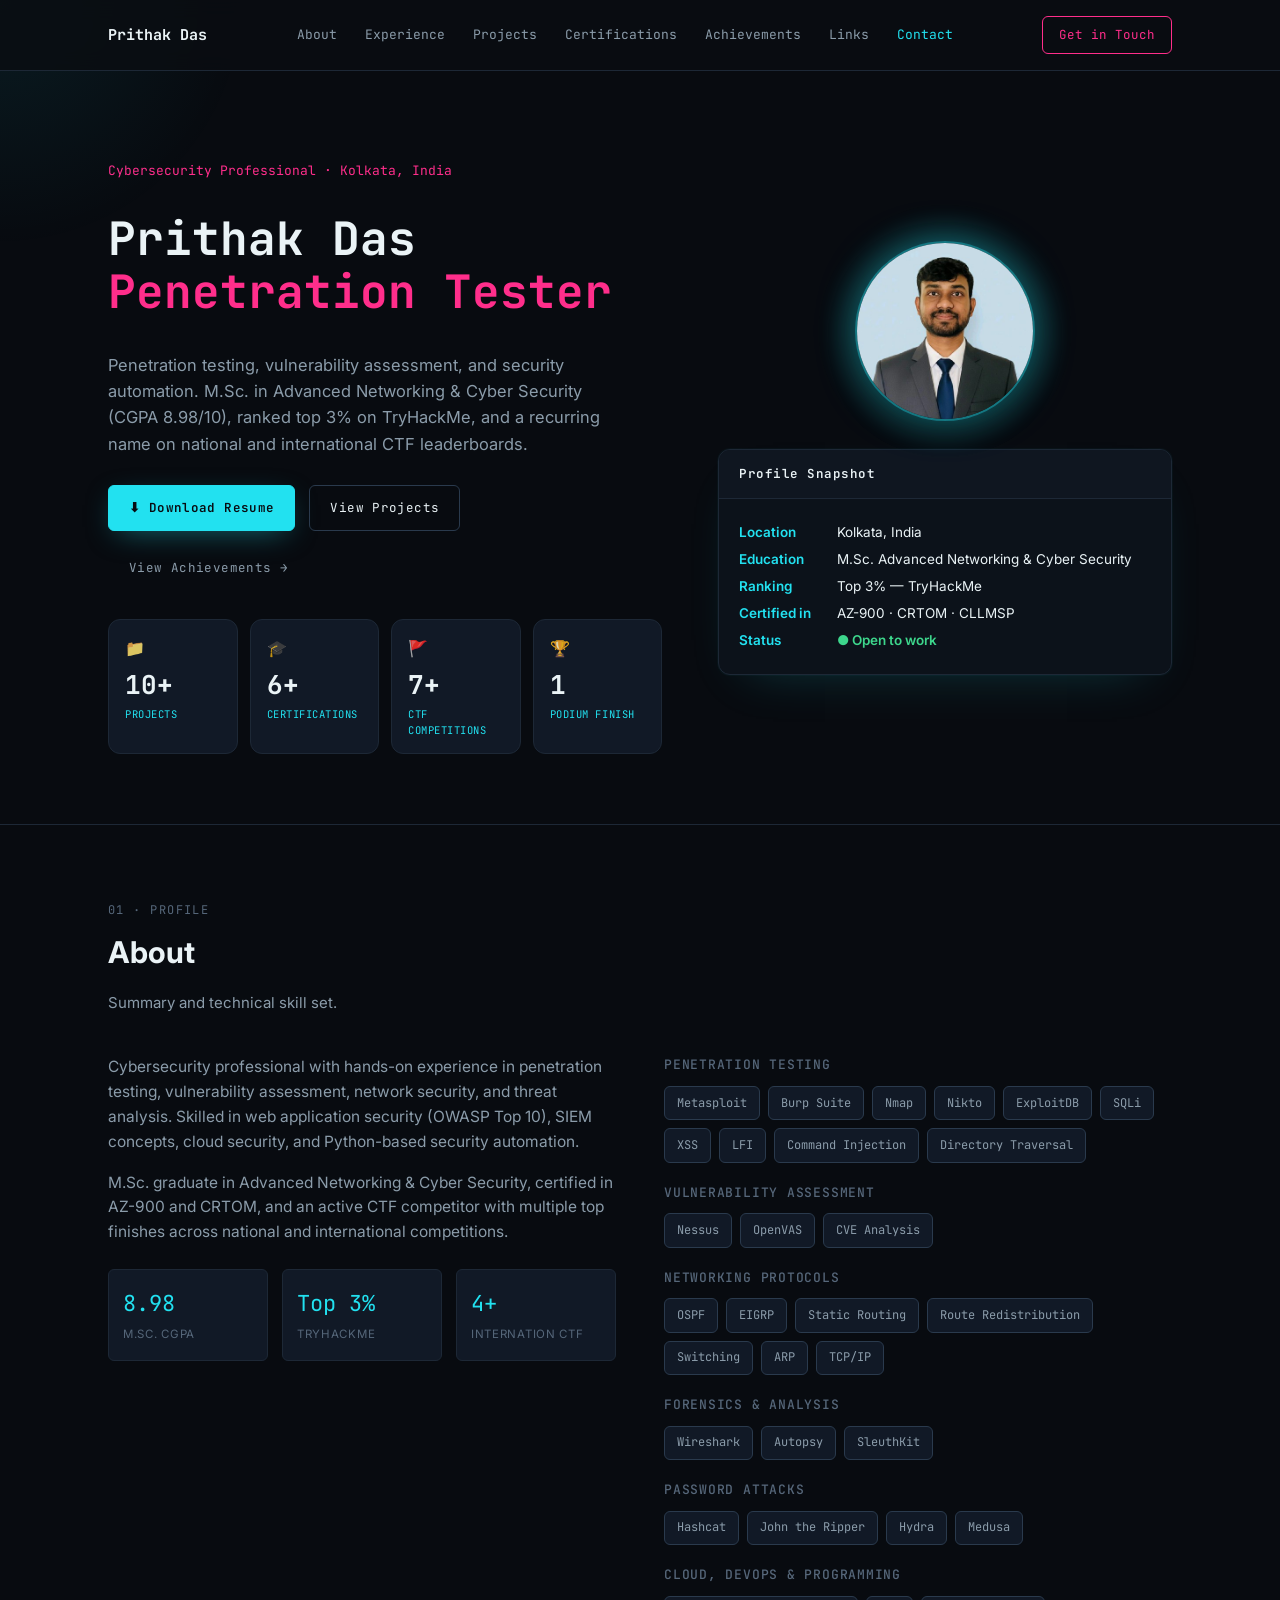
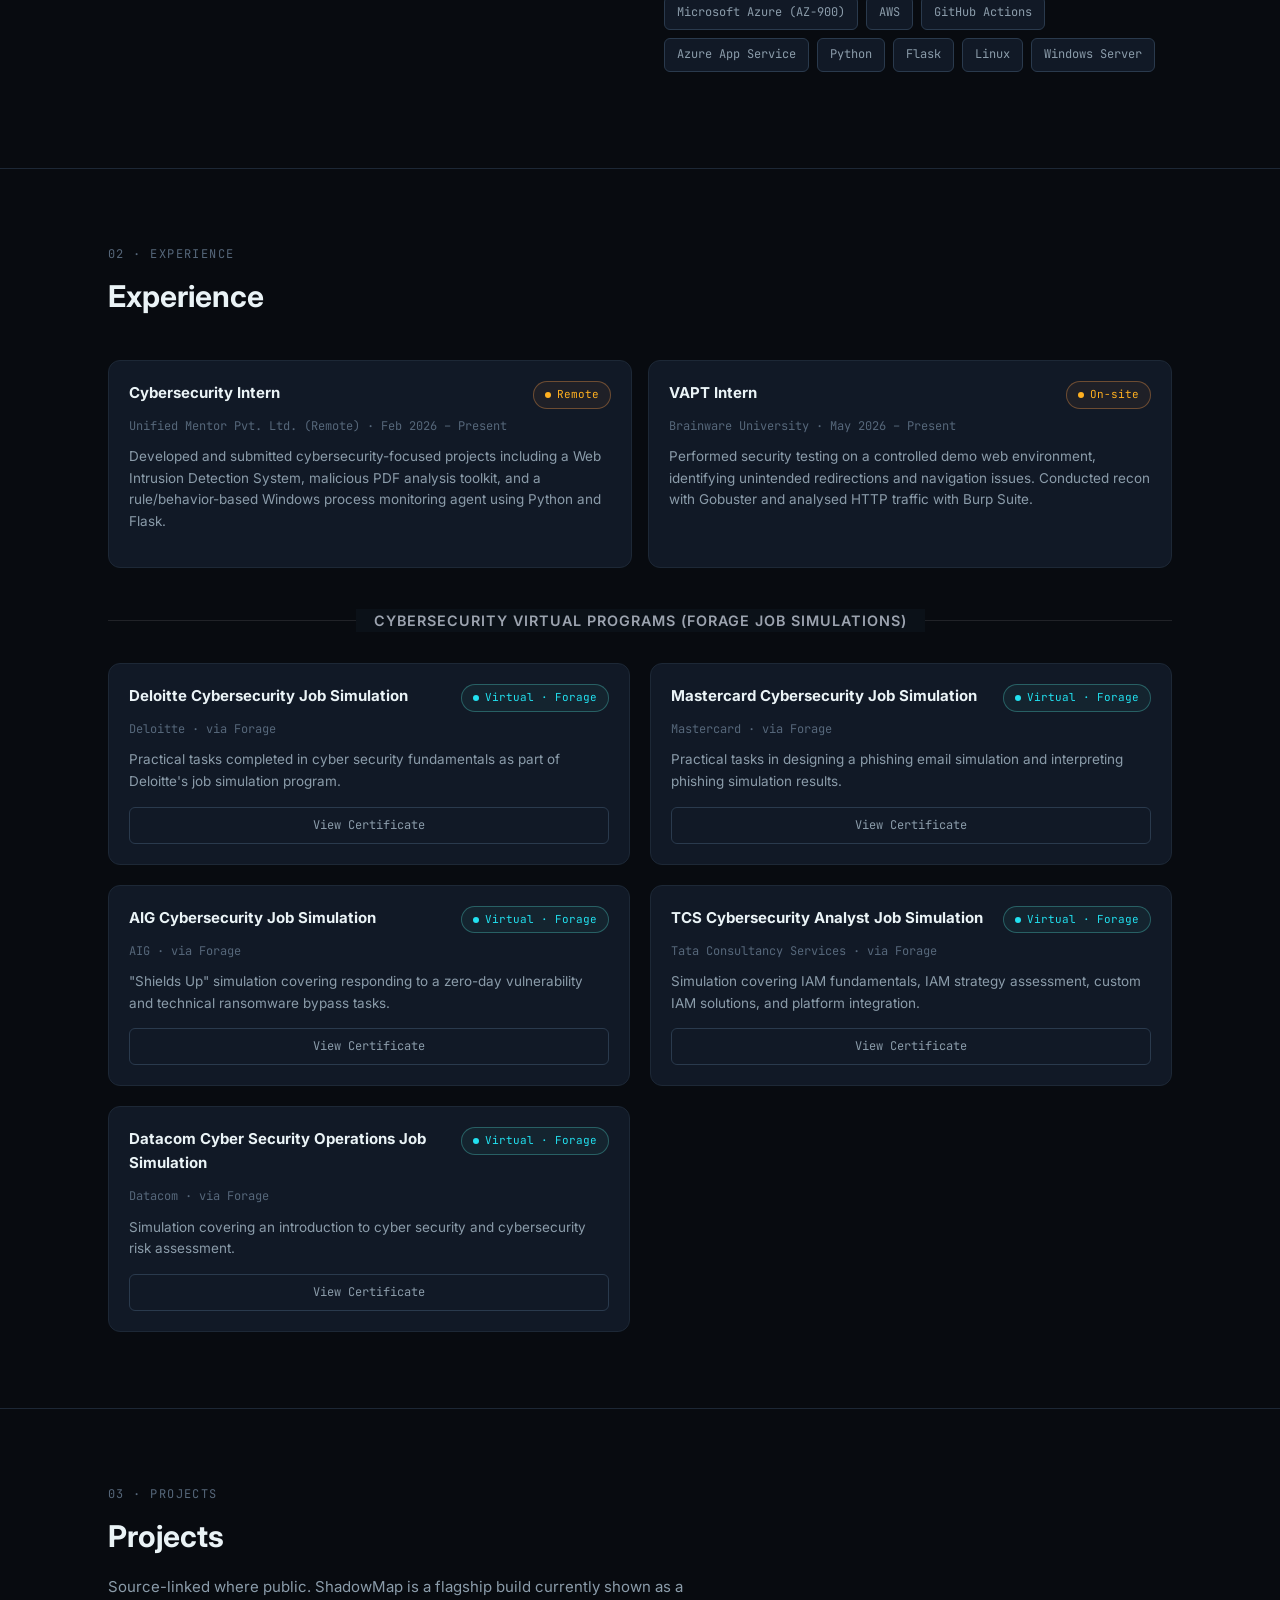
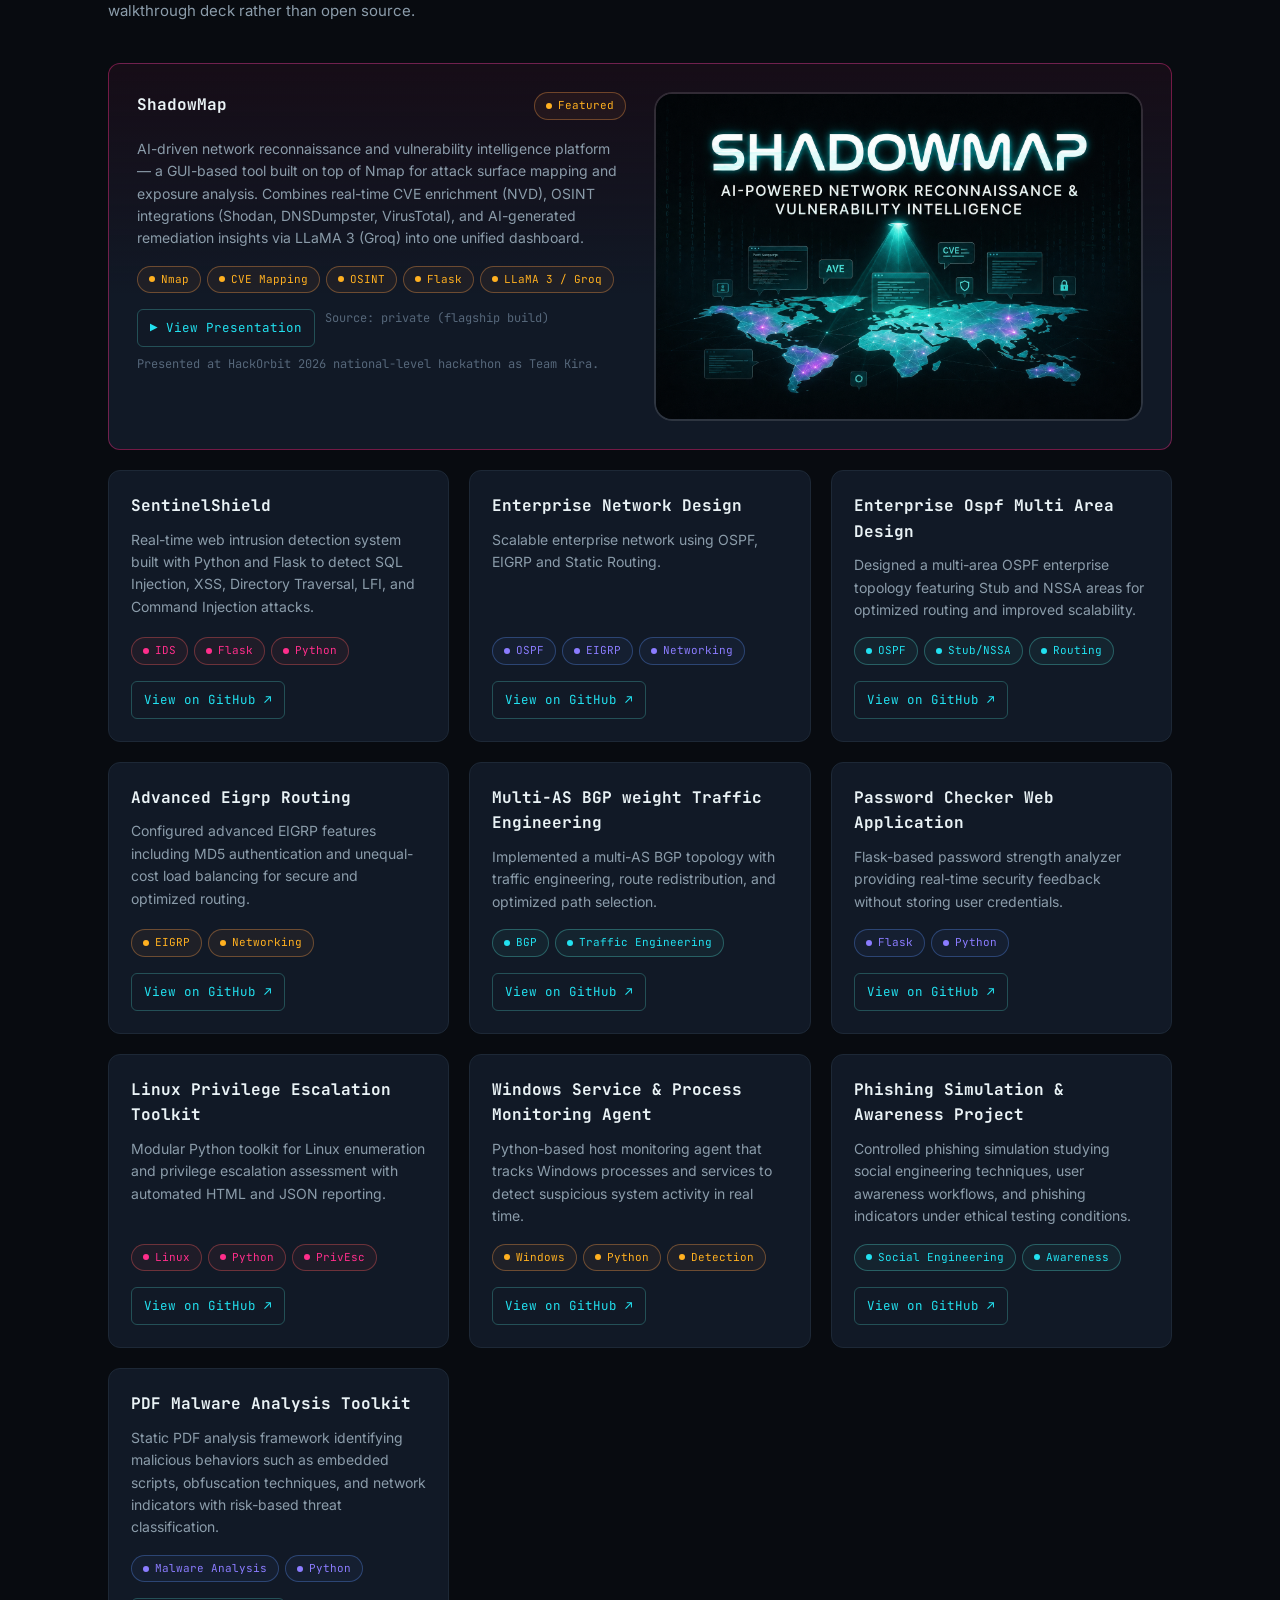
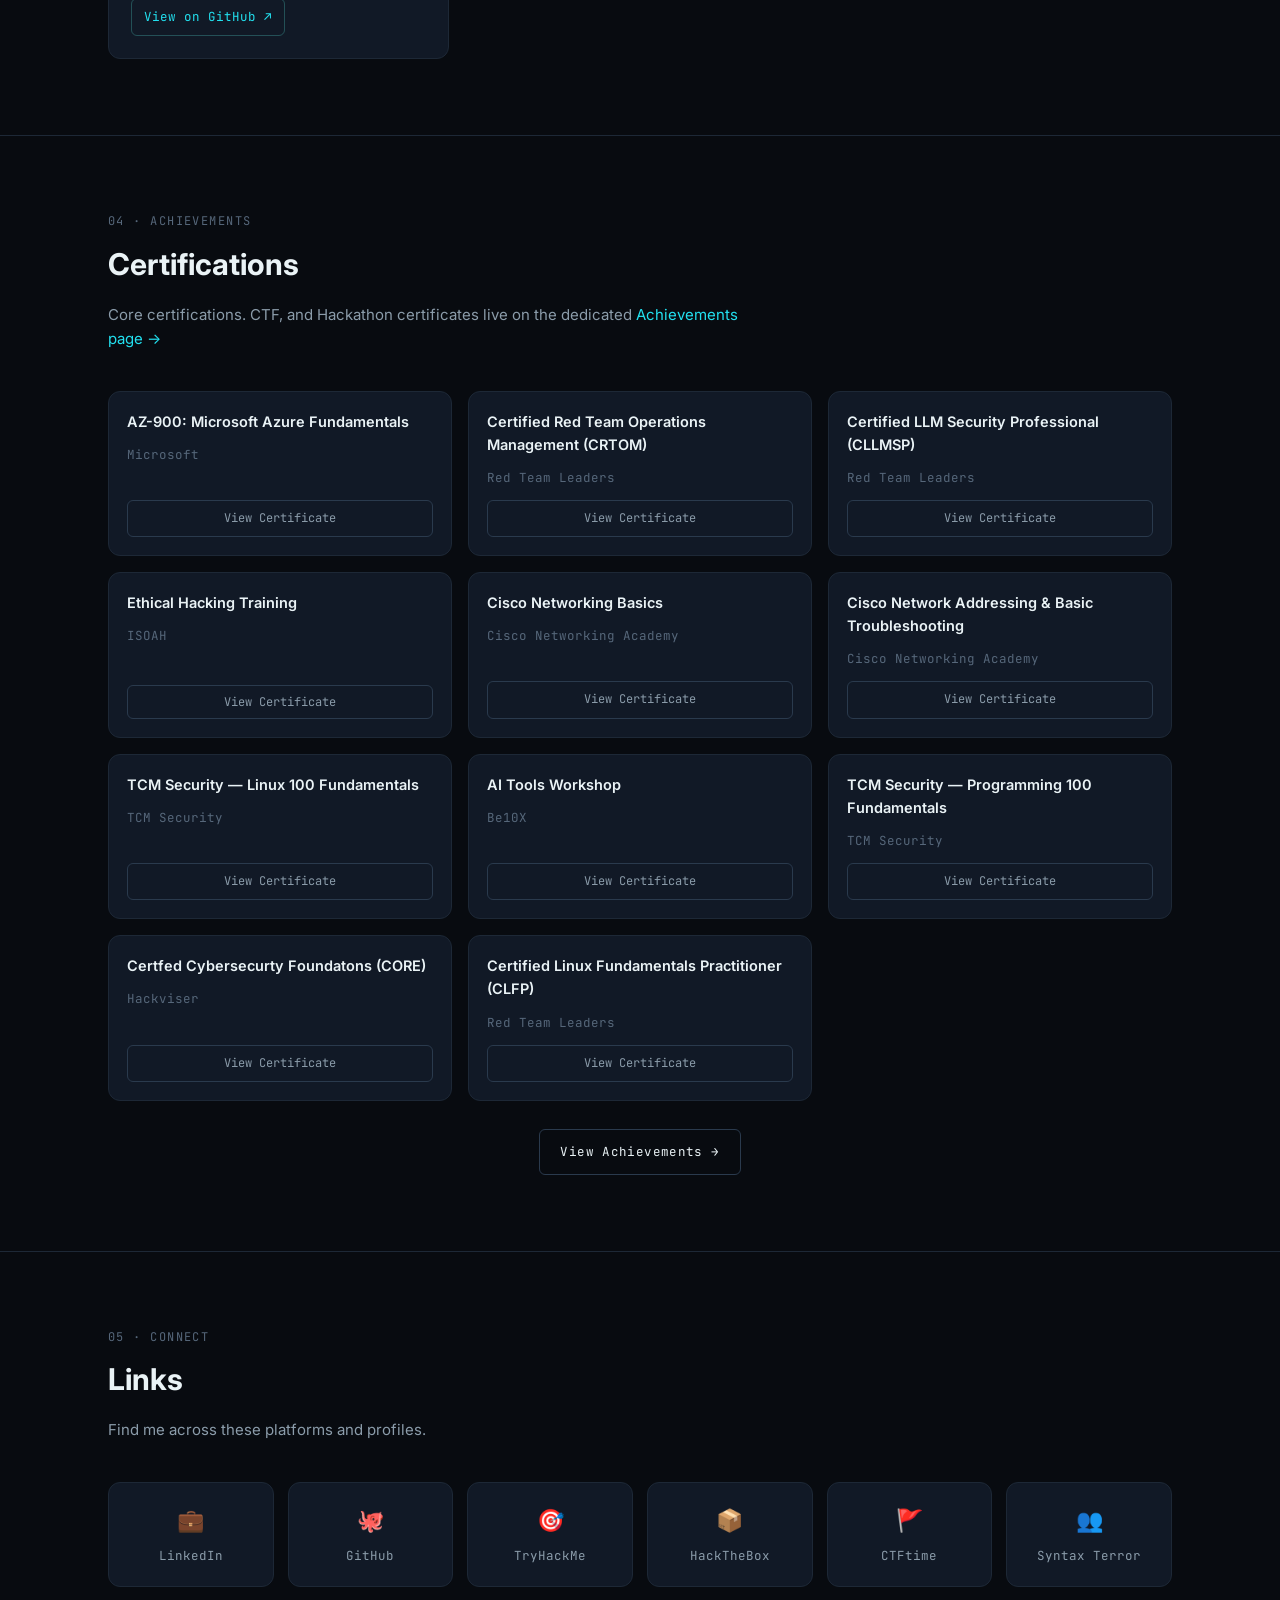
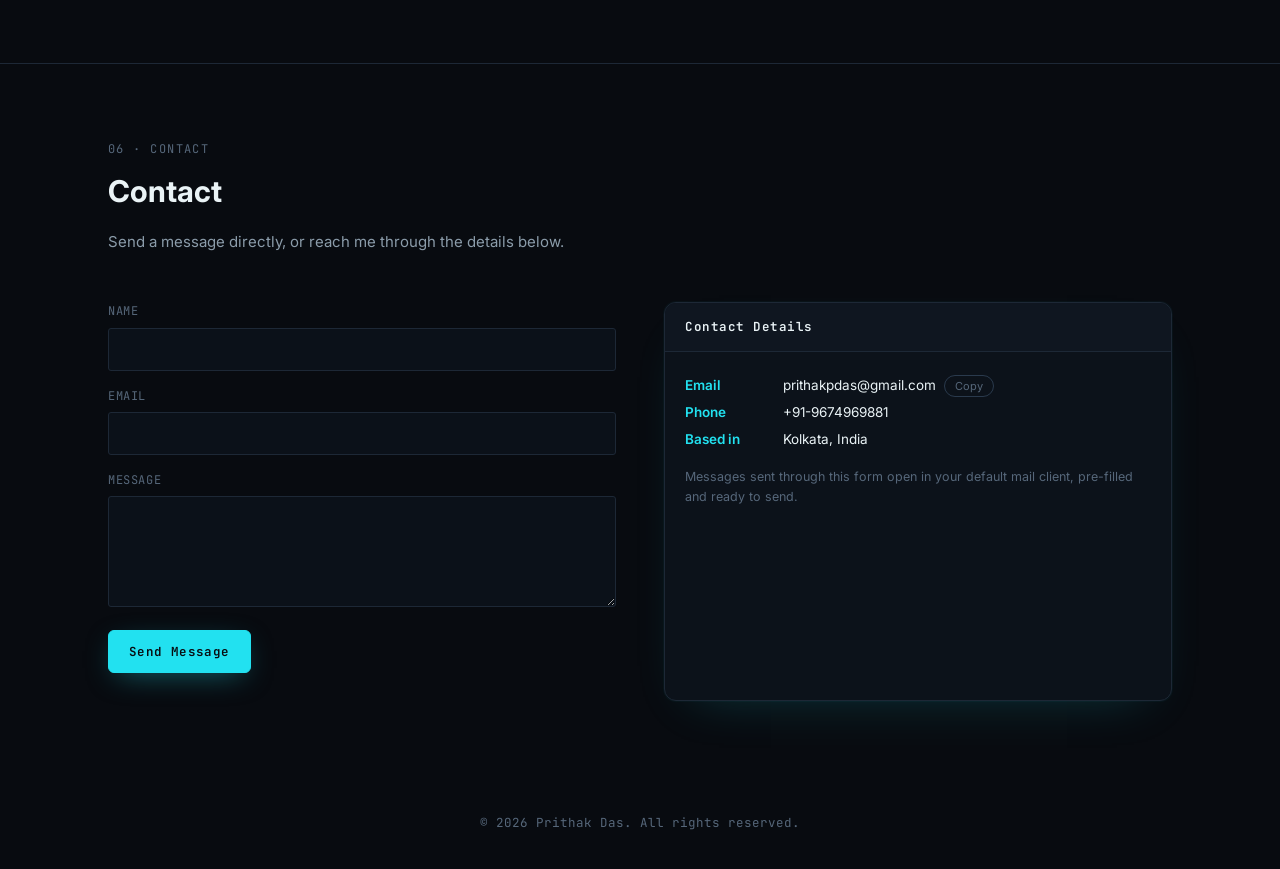
==== commit bf28b43f: "Update educational status in about section" ====
--- a/index.html
+++ b/index.html
@@ -95,7 +95,7 @@
     <div class="about-grid">
       <div class="about-text">
         <p>Cybersecurity professional with hands-on experience in penetration testing, vulnerability assessment, network security, and threat analysis. Skilled in web application security (OWASP Top 10), SIEM concepts, cloud security, and Python-based security automation.</p>
-        <p>Currently pursuing an M.Sc. in Advanced Networking &amp; Cyber Security, certified in AZ-900 and CRTOM, and an active CTF competitor with multiple top finishes across national and international competitions.</p>
+        <p>M.Sc. graduate in Advanced Networking &amp; Cyber Security, certified in AZ-900 and CRTOM, and an active CTF competitor with multiple top finishes across national and international competitions.</p>
         <div class="about-stats">
           <div class="stat"><div class="num">8.98</div><div class="lbl">M.Sc. CGPA</div></div>
           <div class="stat"><div class="num">Top 3%</div><div class="lbl">TryHackMe</div></div>
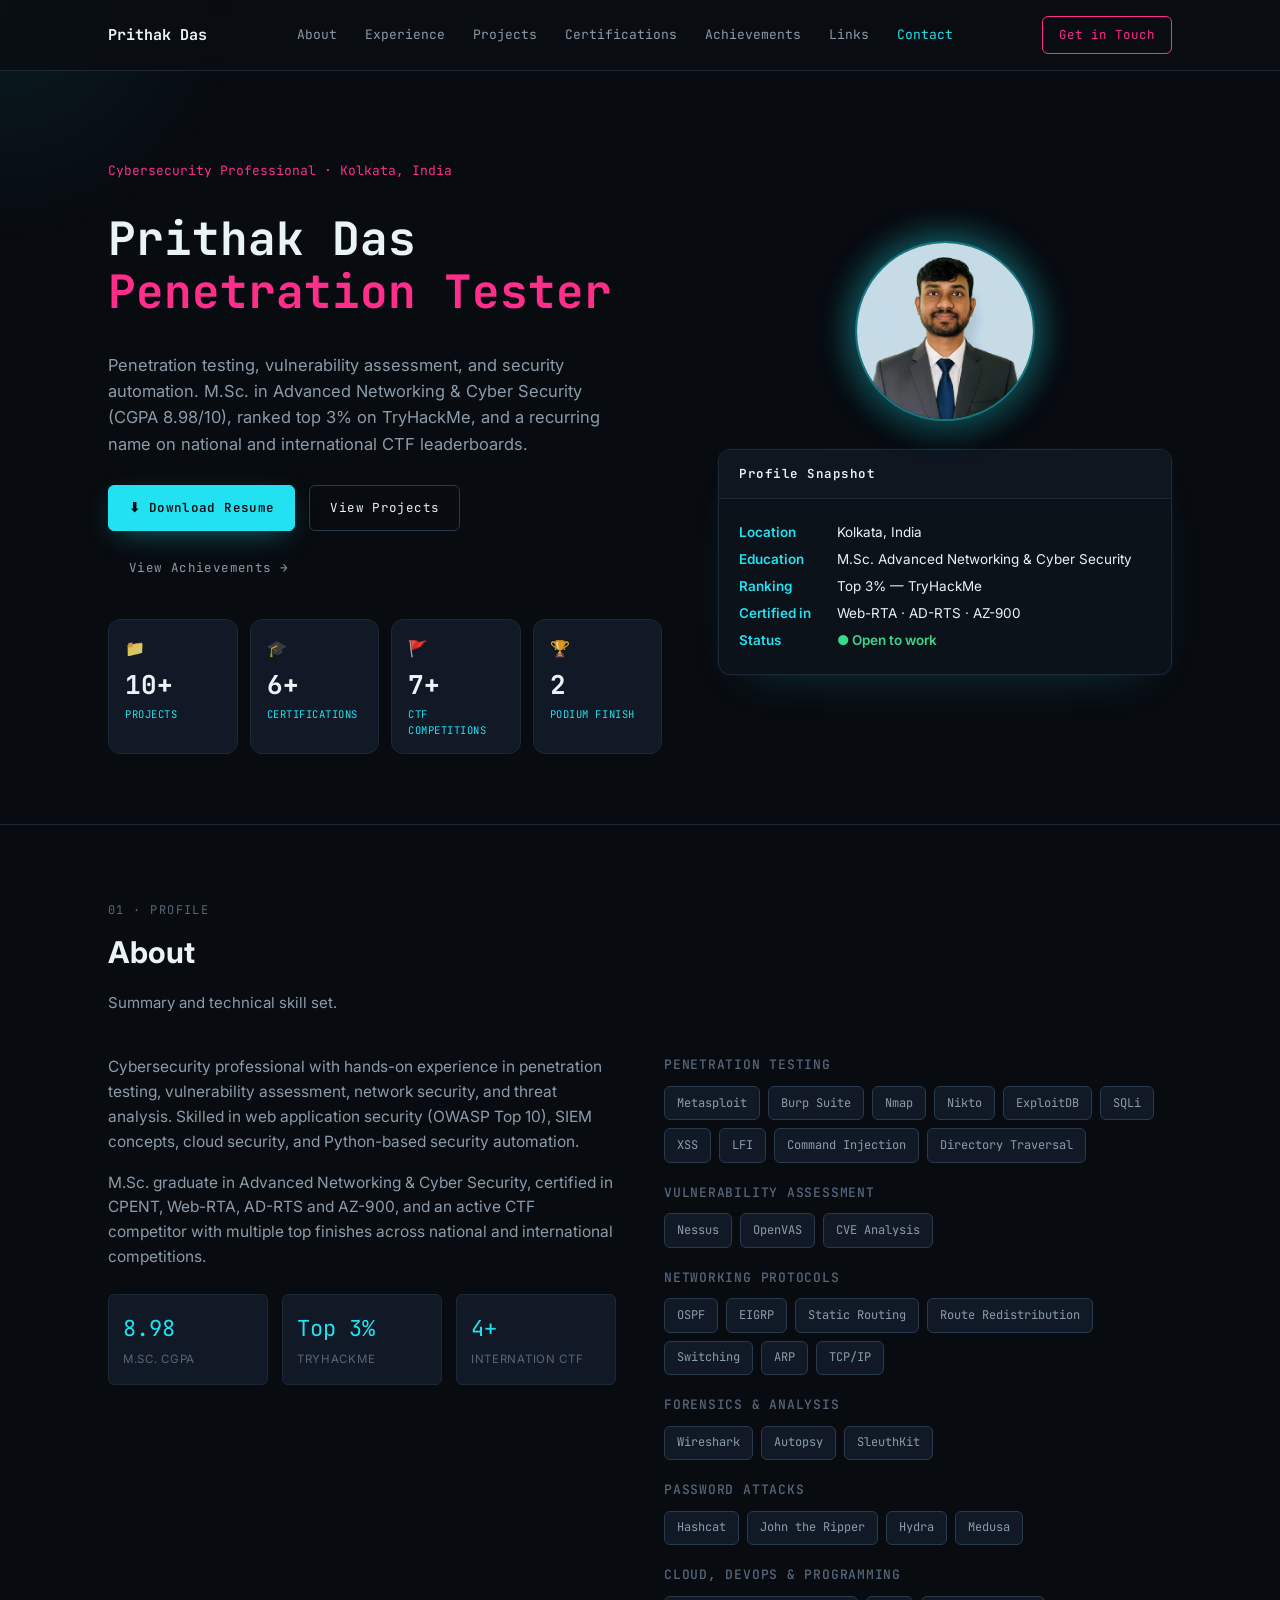
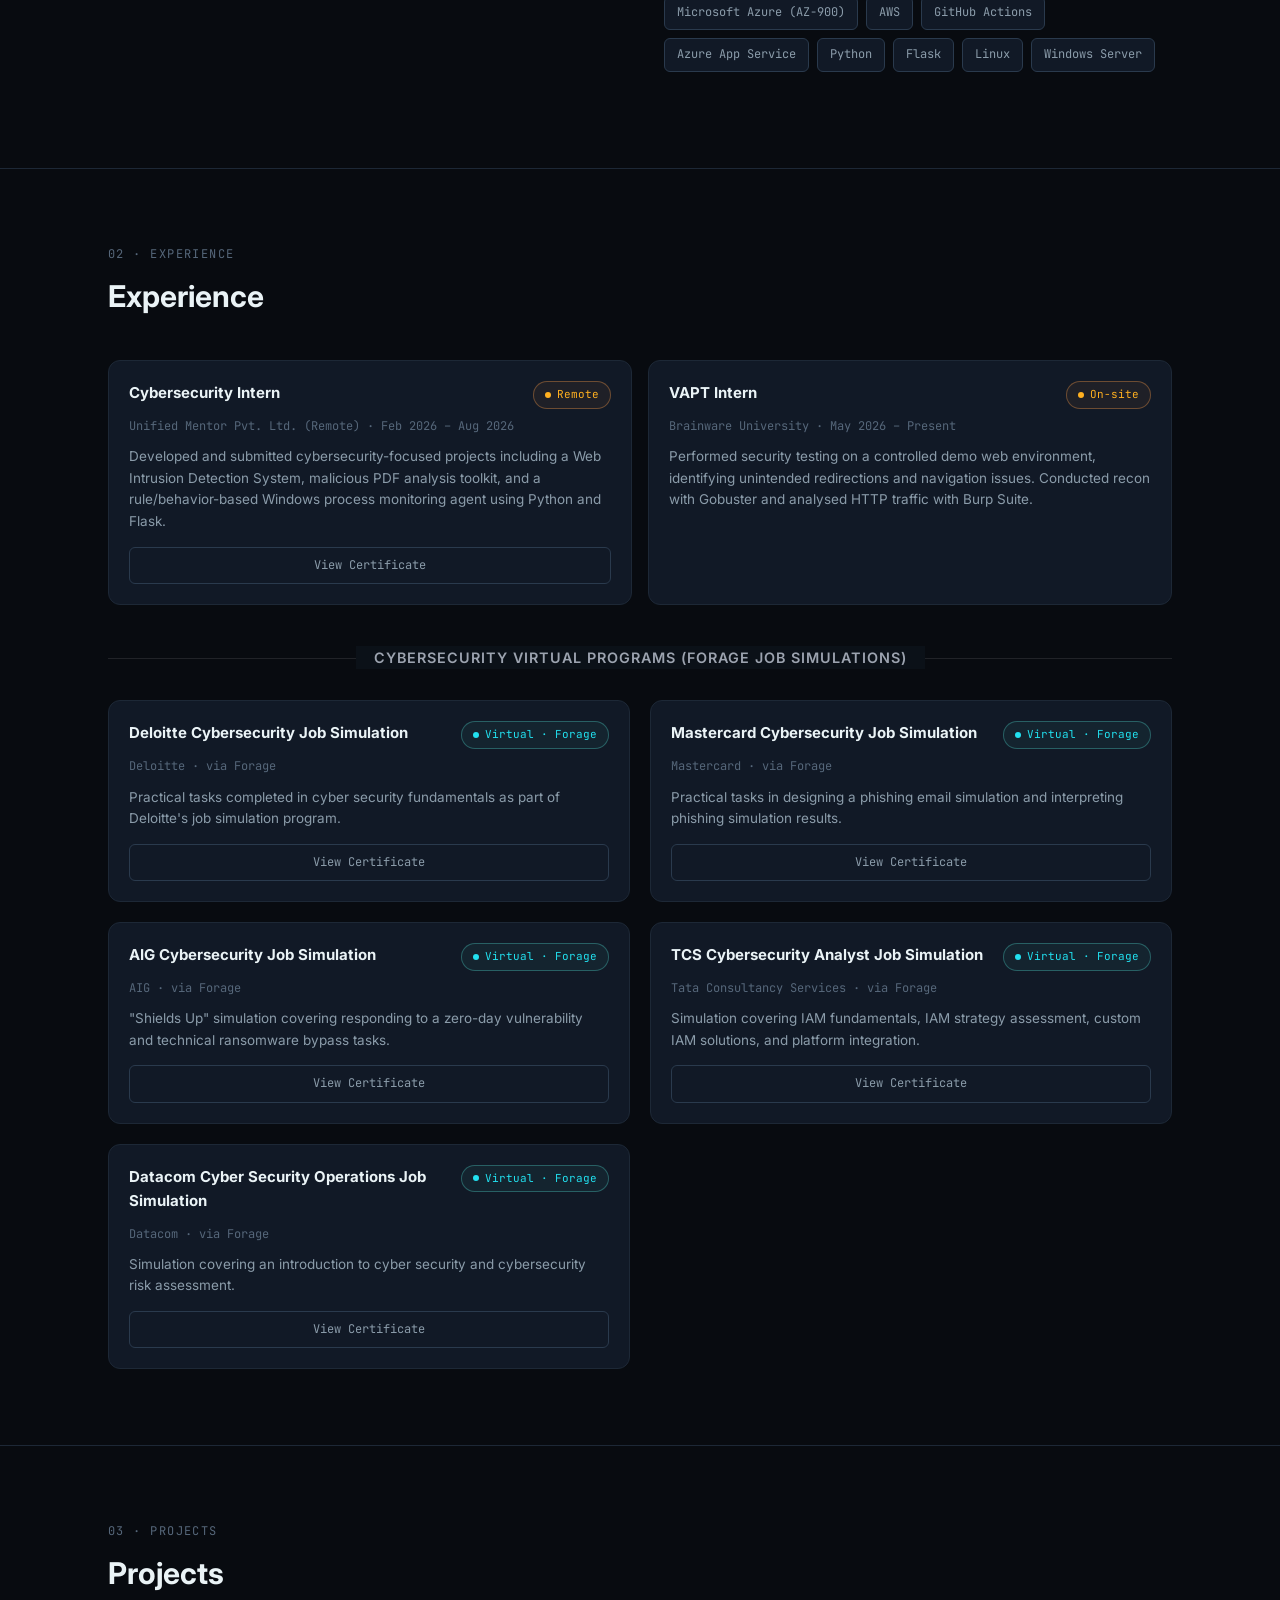
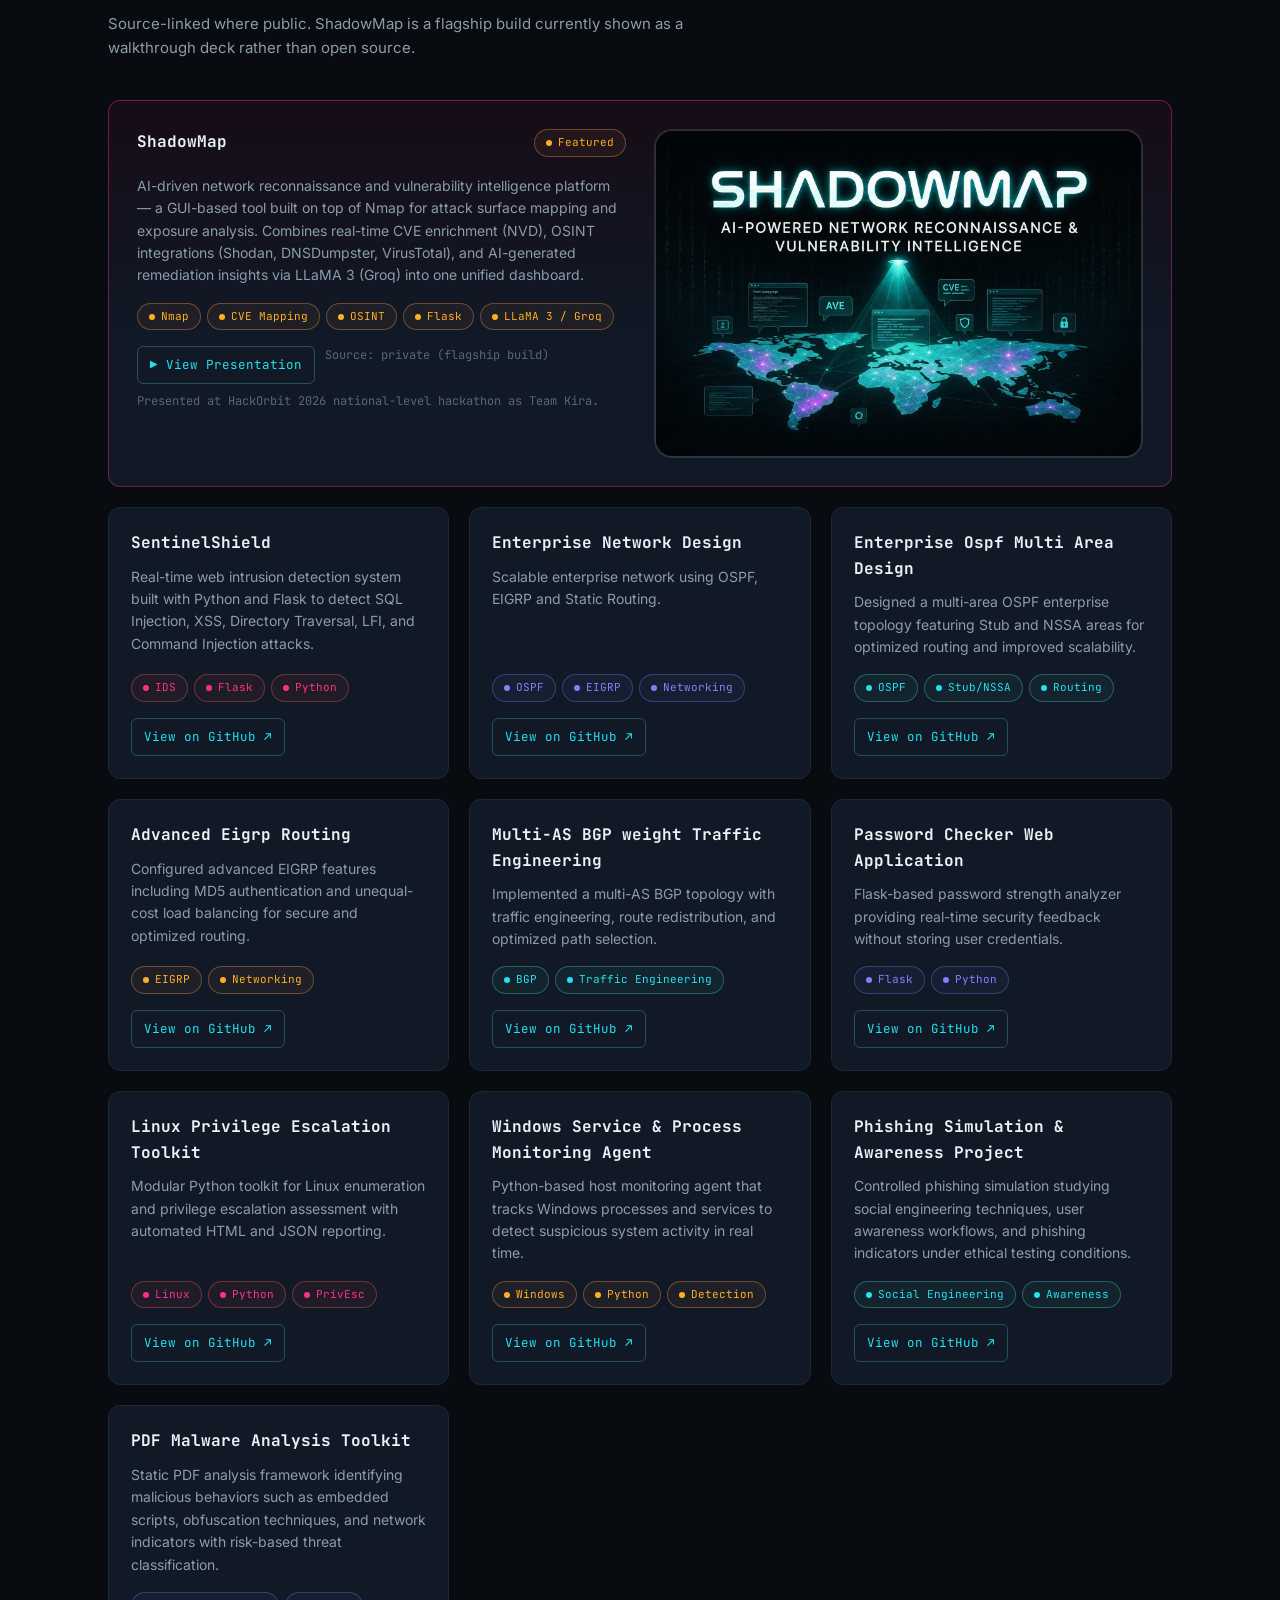
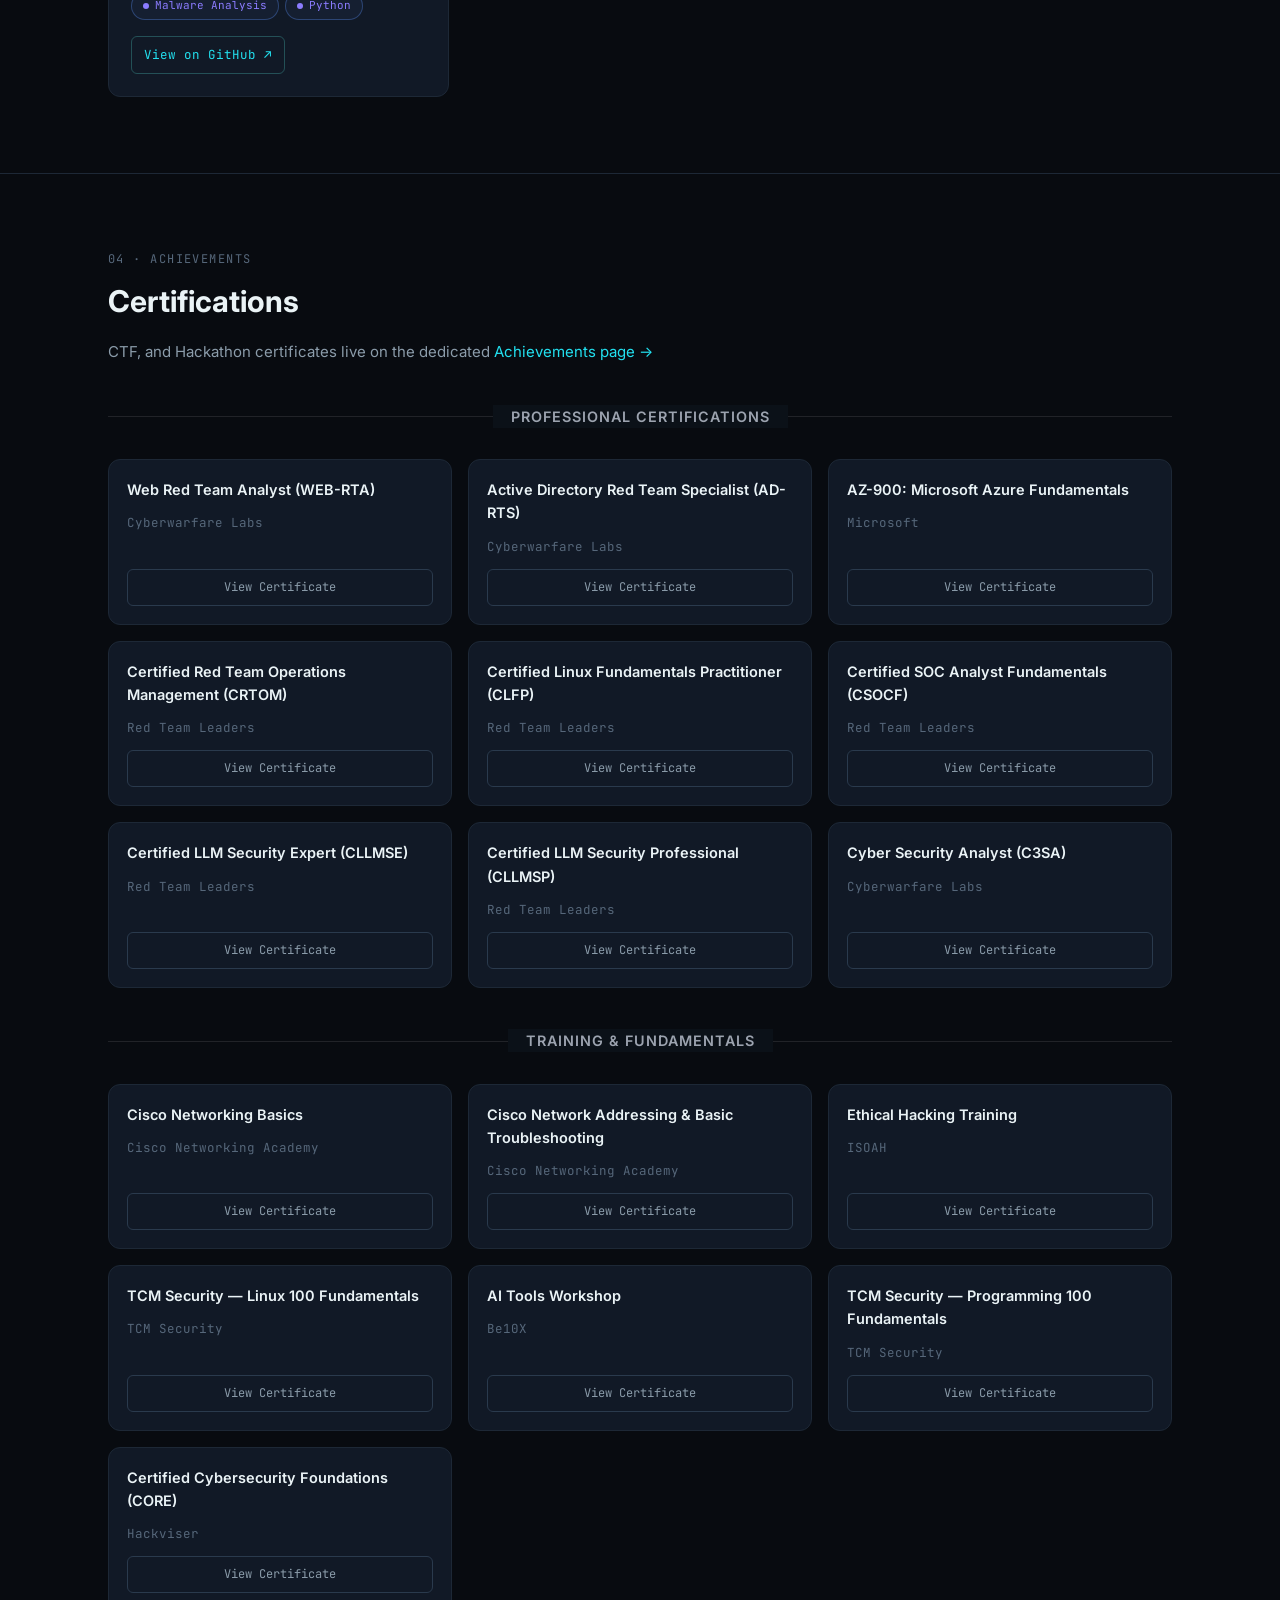
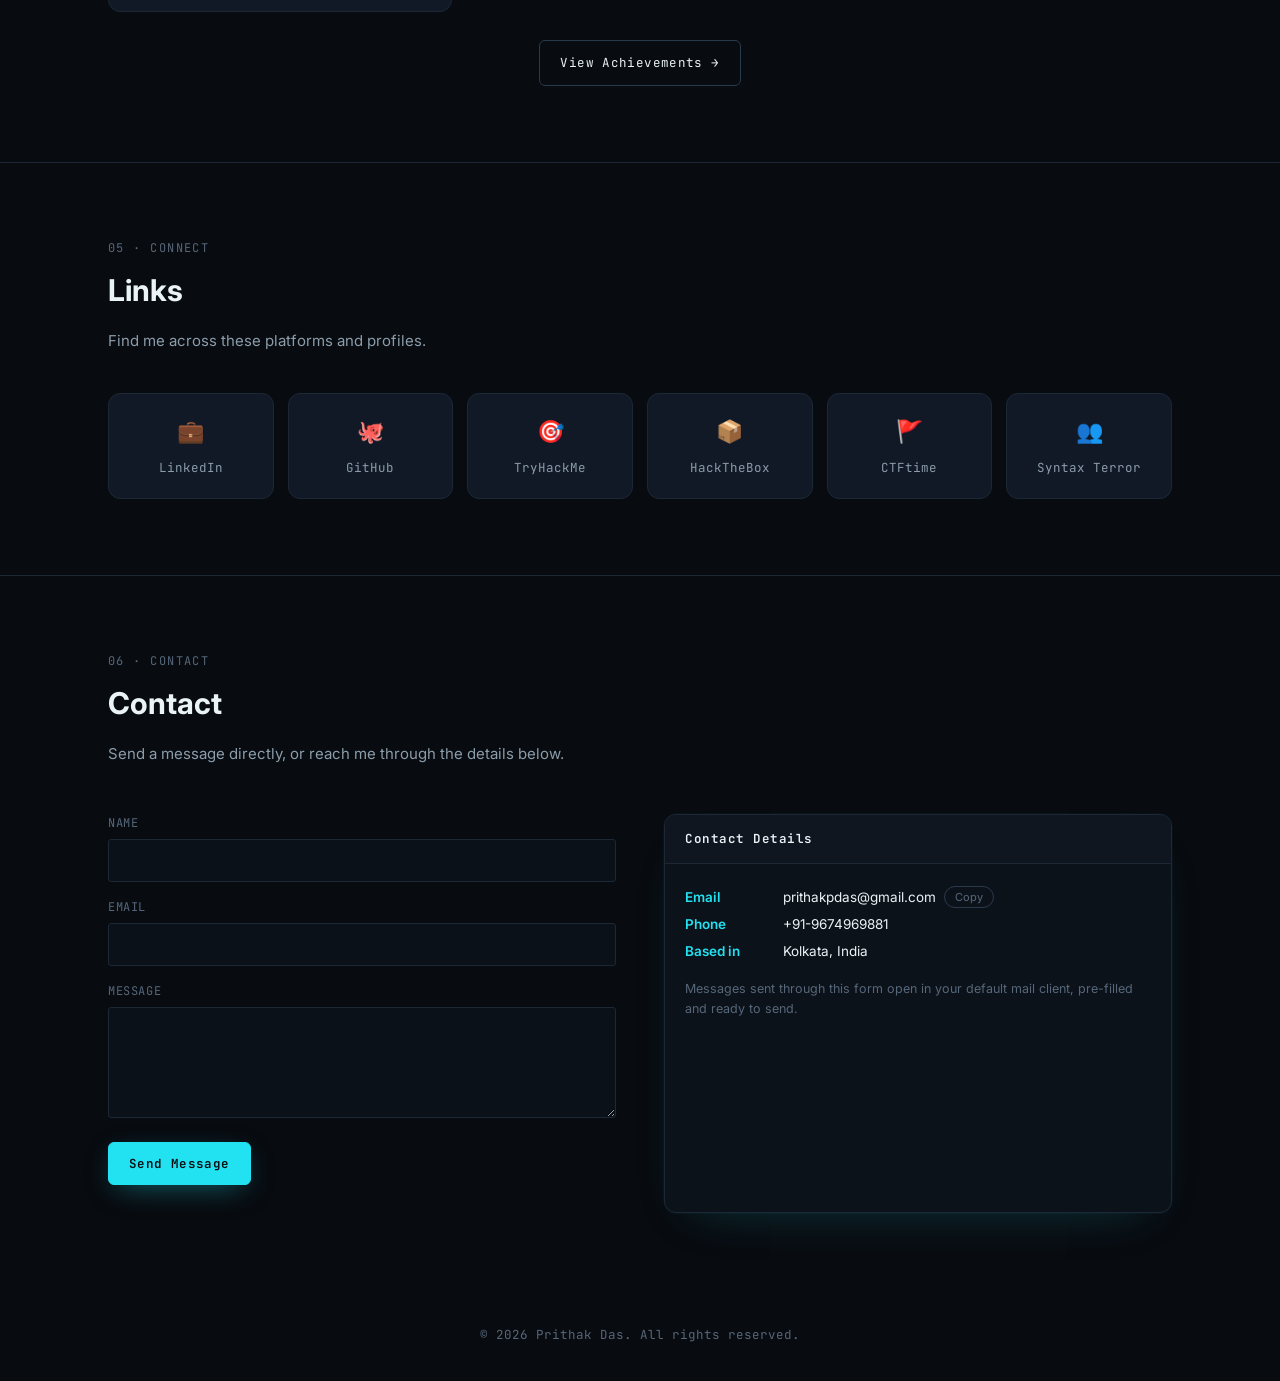
==== commit c1444a28: "Updated" ====
--- a/index.html
+++ b/index.html
@@ -61,7 +61,7 @@
         </div>
         <div class="telemetry-stat">
           <div class="t-icon">🏆</div>
-          <div class="t-num">1</div>
+          <div class="t-num">2</div>
           <div class="t-label">PODIUM FINISH</div>
         </div>
       </div>
@@ -76,7 +76,7 @@
         <div class="kv-row"><span class="kv-key">Location</span>  <span class="kv-val">Kolkata, India</span></div>
         <div class="kv-row"><span class="kv-key">Education</span>  <span class="kv-val">M.Sc. Advanced Networking &amp; Cyber Security</span></div>
         <div class="kv-row"><span class="kv-key">Ranking</span>       <span class="kv-val">Top 3% — TryHackMe</span></div>
-        <div class="kv-row"><span class="kv-key">Certified in</span>       <span class="kv-val">AZ-900 · CRTOM · CLLMSP</span></div>
+        <div class="kv-row"><span class="kv-key">Certified in</span>       <span class="kv-val">Web-RTA · AD-RTS · AZ-900</span></div>
         <div class="kv-row"><span class="kv-key">Status</span>     <span class="kv-val ok">● Open to work</span></div>
       </div>
       </div>
@@ -95,7 +95,7 @@
     <div class="about-grid">
       <div class="about-text">
         <p>Cybersecurity professional with hands-on experience in penetration testing, vulnerability assessment, network security, and threat analysis. Skilled in web application security (OWASP Top 10), SIEM concepts, cloud security, and Python-based security automation.</p>
-        <p>M.Sc. graduate in Advanced Networking &amp; Cyber Security, certified in AZ-900 and CRTOM, and an active CTF competitor with multiple top finishes across national and international competitions.</p>
+        <p>M.Sc. graduate in Advanced Networking &amp; Cyber Security, certified in CPENT, Web-RTA, AD-RTS and AZ-900, and an active CTF competitor with multiple top finishes across national and international competitions.</p>
         <div class="about-stats">
           <div class="stat"><div class="num">8.98</div><div class="lbl">M.Sc. CGPA</div></div>
           <div class="stat"><div class="num">Top 3%</div><div class="lbl">TryHackMe</div></div>
@@ -158,10 +158,10 @@
           <h4>Cybersecurity Intern</h4>
           <span class="tag high">Remote</span>
         </div>
-        <div class="meta">Unified Mentor Pvt. Ltd. (Remote) · Feb 2026 – Present</div>
+        <div class="meta">Unified Mentor Pvt. Ltd. (Remote) · Feb 2026 – Aug 2026</div>
         <p>Developed and submitted cybersecurity-focused projects including a Web Intrusion Detection System, malicious PDF analysis toolkit, and a rule/behavior-based Windows process monitoring agent using Python and Flask.</p>
         <div class="cert-actions">
-          <!--<button class="cert-view-trigger" data-title="Unified Mentor — Cybersecurity Internship">View Certificate</button>-->
+          <a href="assets/certs/Unified Mentor Internship Certificate.pdf" target="_blank" rel="noopener">View Certificate</a>
         </div>
       </div>
 
@@ -378,87 +378,201 @@
     <div class="section-head">
       <div class="section-eyebrow">04 · Achievements</div>
       <h2 class="section-title">Certifications</h2>
-      <p>Core certifications. CTF, and Hackathon certificates live on the dedicated <a href="certificates.html" style="color:var(--accent-info);">Achievements page →</a></p>
+      <p>CTF, and Hackathon certificates live on the dedicated <a href="certificates.html" style="color:var(--accent-info);">Achievements page →</a></p>
+    </div>
+
+    <div class="experience-subheading">
+      <span>Professional Certifications</span>
     </div>
 
     <div class="cert-grid">
+
+      <div class="cert-card">
+        <div class="cert-name">Web Red Team Analyst (WEB-RTA)</div>
+        <div class="cert-issuer">Cyberwarfare Labs</div>
+        <div class="cert-actions">
+          <a href="assets/certs/web-rta_certificate.pdf" target="_blank" rel="noopener">
+            View Certificate
+          </a>
+        </div>
+      </div>
+
+      <div class="cert-card">
+        <div class="cert-name">Active Directory Red Team Specialist (AD-RTS)</div>
+        <div class="cert-issuer">Cyberwarfare Labs</div>
+        <div class="cert-actions">
+          <a href="assets/certs/ad-rts_certificate.pdf" target="_blank" rel="noopener">
+            View Certificate
+          </a>
+        </div>
+      </div>
+
       <div class="cert-card">
         <div class="cert-name">AZ-900: Microsoft Azure Fundamentals</div>
         <div class="cert-issuer">Microsoft</div>
         <div class="cert-actions">
-          <a href="assets/certs/az-900.pdf" target="_blank" rel="noopener">View Certificate</a>
-        </div>
-      </div>
-      <div class="cert-card">
-        <div class="cert-name">Certified Red Team Operations Management (CRTOM)</div>
+          <a href="assets/certs/az-900.pdf" target="_blank" rel="noopener">
+            View Certificate
+          </a>
+        </div>
+      </div>
+
+      <div class="cert-card">
+        <div class="cert-name">
+          Certified Red Team Operations Management (CRTOM)
+        </div>
         <div class="cert-issuer">Red Team Leaders</div>
         <div class="cert-actions">
-          <a href="assets/certs/crtom.pdf" target="_blank" rel="noopener">View Certificate</a>
-        </div>
-      </div>
-      <div class="cert-card">
-        <div class="cert-name">Certified LLM Security Professional (CLLMSP)</div>
+          <a href="assets/certs/crtom.pdf" target="_blank" rel="noopener">
+            View Certificate
+          </a>
+        </div>
+      </div>
+
+      <div class="cert-card">
+        <div class="cert-name">
+          Certified Linux Fundamentals Practitioner (CLFP)
+        </div>
         <div class="cert-issuer">Red Team Leaders</div>
         <div class="cert-actions">
-          <a href="assets/certs/cllmsp.pdf" target="_blank" rel="noopener">View Certificate</a>
-        </div>
-      </div>
+          <a href="assets/certs/certified_lfp_certificate.pdf" target="_blank" rel="noopener">
+            View Certificate
+          </a>
+        </div>
+      </div>
+
+      <div class="cert-card">
+        <div class="cert-name">
+          Certified SOC Analyst Fundamentals (CSOCF)
+        </div>
+        <div class="cert-issuer">Red Team Leaders</div>
+        <div class="cert-actions">
+          <a href="assets/certs/certified_soc_certificate.pdf" target="_blank" rel="noopener">
+            View Certificate
+          </a>
+        </div>
+      </div>
+
+      <div class="cert-card">
+        <div class="cert-name">
+          Certified LLM Security Expert (CLLMSE)
+        </div>
+        <div class="cert-issuer">Red Team Leaders</div>
+        <div class="cert-actions">
+          <a href="assets/certs/certified_llmse_certificate.pdf" target="_blank" rel="noopener">
+            View Certificate
+          </a>
+        </div>
+      </div>
+
+      <div class="cert-card">
+        <div class="cert-name">
+          Certified LLM Security Professional (CLLMSP)
+        </div>
+        <div class="cert-issuer">Red Team Leaders</div>
+        <div class="cert-actions">
+          <a href="assets/certs/cllmsp.pdf" target="_blank" rel="noopener">
+            View Certificate
+          </a>
+        </div>
+      </div>
+
+      <div class="cert-card">
+        <div class="cert-name">Cyber Security Analyst (C3SA)</div>
+        <div class="cert-issuer">Cyberwarfare Labs</div>
+        <div class="cert-actions">
+          <a href="assets/certs/C3SA_Certificate.pdf" target="_blank" rel="noopener">
+            View Certificate
+          </a>
+        </div>
+      </div>
+
+    </div>
+
+
+    <!-- ============ TRAINING & FUNDAMENTALS ============ -->
+    <div class="experience-subheading">
+      <span>Training &amp; Fundamentals</span>
+    </div>
+
+    <div class="cert-grid">
+
+      <div class="cert-card">
+        <div class="cert-name">Cisco Networking Basics</div>
+        <div class="cert-issuer">Cisco Networking Academy</div>
+        <div class="cert-actions">
+          <a href="assets/certs/cisco-networking-basics.pdf" target="_blank" rel="noopener">
+            View Certificate
+          </a>
+        </div>
+      </div>
+
+      <div class="cert-card">
+        <div class="cert-name">
+          Cisco Network Addressing &amp; Basic Troubleshooting
+        </div>
+        <div class="cert-issuer">Cisco Networking Academy</div>
+        <div class="cert-actions">
+          <a href="assets/certs/cisco-addressing.pdf" target="_blank" rel="noopener">
+            View Certificate
+          </a>
+        </div>
+      </div>
+
       <div class="cert-card">
         <div class="cert-name">Ethical Hacking Training</div>
         <div class="cert-issuer">ISOAH</div>
         <div class="cert-actions">
-          <button class="cert-view-trigger" data-title="Ethical Hacking Training">View Certificate</button>
-        </div>
-      </div>
-      <div class="cert-card">
-        <div class="cert-name">Cisco Networking Basics</div>
-        <div class="cert-issuer">Cisco Networking Academy</div>
-        <div class="cert-actions">
-          <a href="assets/certs/cisco-networking-basics.pdf" target="_blank" rel="noopener">View Certificate</a>
-        </div>
-      </div>
-      <div class="cert-card">
-        <div class="cert-name">Cisco Network Addressing &amp; Basic Troubleshooting</div>
-        <div class="cert-issuer">Cisco Networking Academy</div>
-        <div class="cert-actions">
-          <a href="assets/certs/cisco-addressing.pdf" target="_blank" rel="noopener">View Certificate</a>
-        </div>
-      </div>
+          <a href="assets/certs/Ethical Hacking Certificate.pdf" target="_blank" rel="noopener">
+            View Certificate
+          </a>
+        </div>
+      </div>
+
       <div class="cert-card">
         <div class="cert-name">TCM Security — Linux 100 Fundamentals</div>
         <div class="cert-issuer">TCM Security</div>
         <div class="cert-actions">
-          <a href="assets/certs/tcm-linux-100.pdf" target="_blank" rel="noopener">View Certificate</a>
-        </div>
-      </div>
+          <a href="assets/certs/tcm-linux-100.pdf" target="_blank" rel="noopener">
+            View Certificate
+          </a>
+        </div>
+      </div>
+
       <div class="cert-card">
         <div class="cert-name">AI Tools Workshop</div>
         <div class="cert-issuer">Be10X</div>
         <div class="cert-actions">
-          <a href="assets/certs/be10x-ai-workshop.pdf" target="_blank" rel="noopener">View Certificate</a>
-        </div>
-      </div>
-      <div class="cert-card">
-        <div class="cert-name">TCM Security — Programming 100 Fundamentals</div>
+          <a href="assets/certs/be10x-ai-workshop.pdf" target="_blank" rel="noopener">
+            View Certificate
+          </a>
+        </div>
+      </div>
+
+      <div class="cert-card">
+        <div class="cert-name">
+          TCM Security — Programming 100 Fundamentals
+        </div>
         <div class="cert-issuer">TCM Security</div>
         <div class="cert-actions">
-          <a href="assets/certs/programming-100-fundamentals.pdf" target="_blank" rel="noopener">View Certificate</a>
-        </div>
-      </div>
-      <div class="cert-card">
-        <div class="cert-name">Certfed Cybersecurty Foundatons (CORE)</div>
+          <a href="assets/certs/programming-100-fundamentals.pdf" target="_blank" rel="noopener">
+            View Certificate
+          </a>
+        </div>
+      </div>
+
+      <div class="cert-card">
+        <div class="cert-name">
+          Certified Cybersecurity Foundations (CORE)
+        </div>
         <div class="cert-issuer">Hackviser</div>
         <div class="cert-actions">
-          <a href="assets/certs/CORE-Hackviser_certificate.pdf" target="_blank" rel="noopener">View Certificate</a>
-        </div>
-      </div>
-      <div class="cert-card">
-        <div class="cert-name">Certified Linux Fundamentals Practitioner (CLFP)</div>
-        <div class="cert-issuer">Red Team Leaders</div>
-        <div class="cert-actions">
-          <a href="assets/certs/certified_lfp_certificate.pdf" target="_blank" rel="noopener">View Certificate</a>
-        </div>
-      </div>
+          <a href="assets/certs/CORE-Hackviser_certificate.pdf" target="_blank" rel="noopener">
+            View Certificate
+          </a>
+        </div>
+      </div>
+
     </div>
 
     <div class="view-all-wrap">
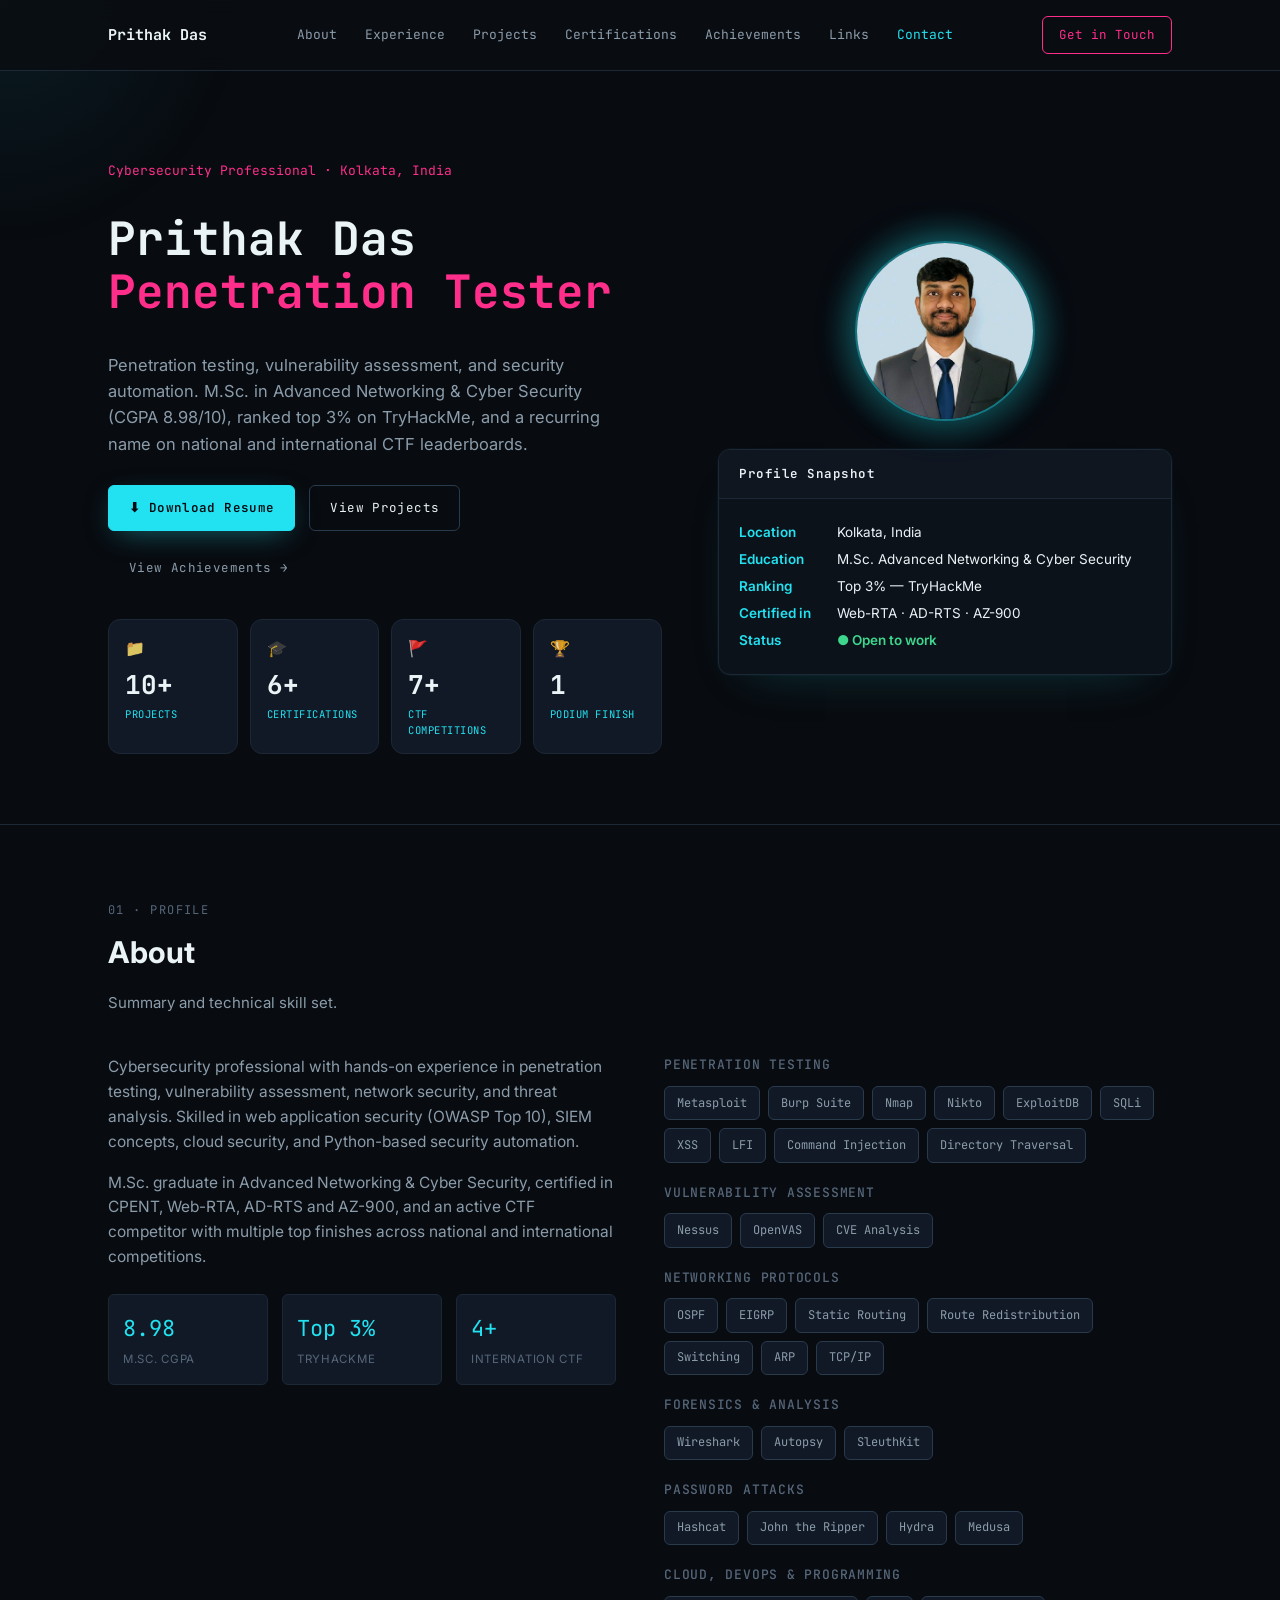
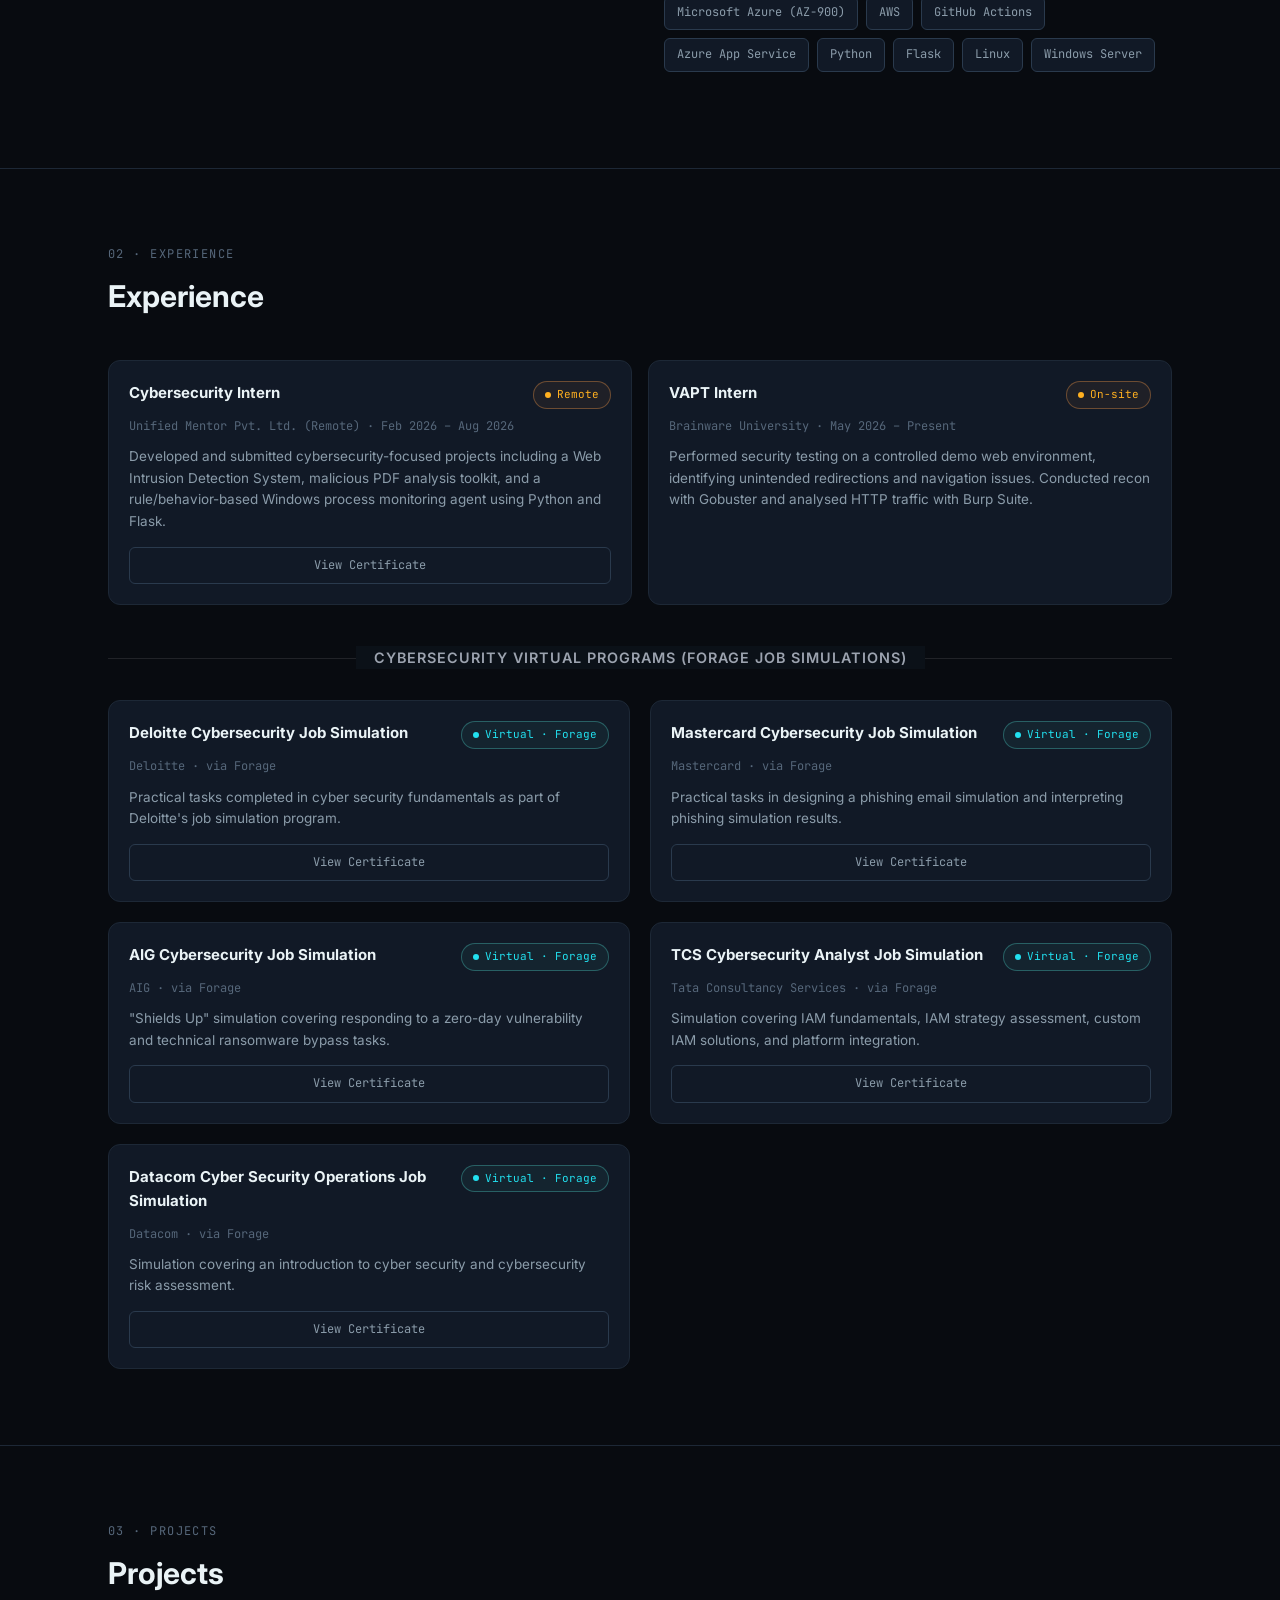
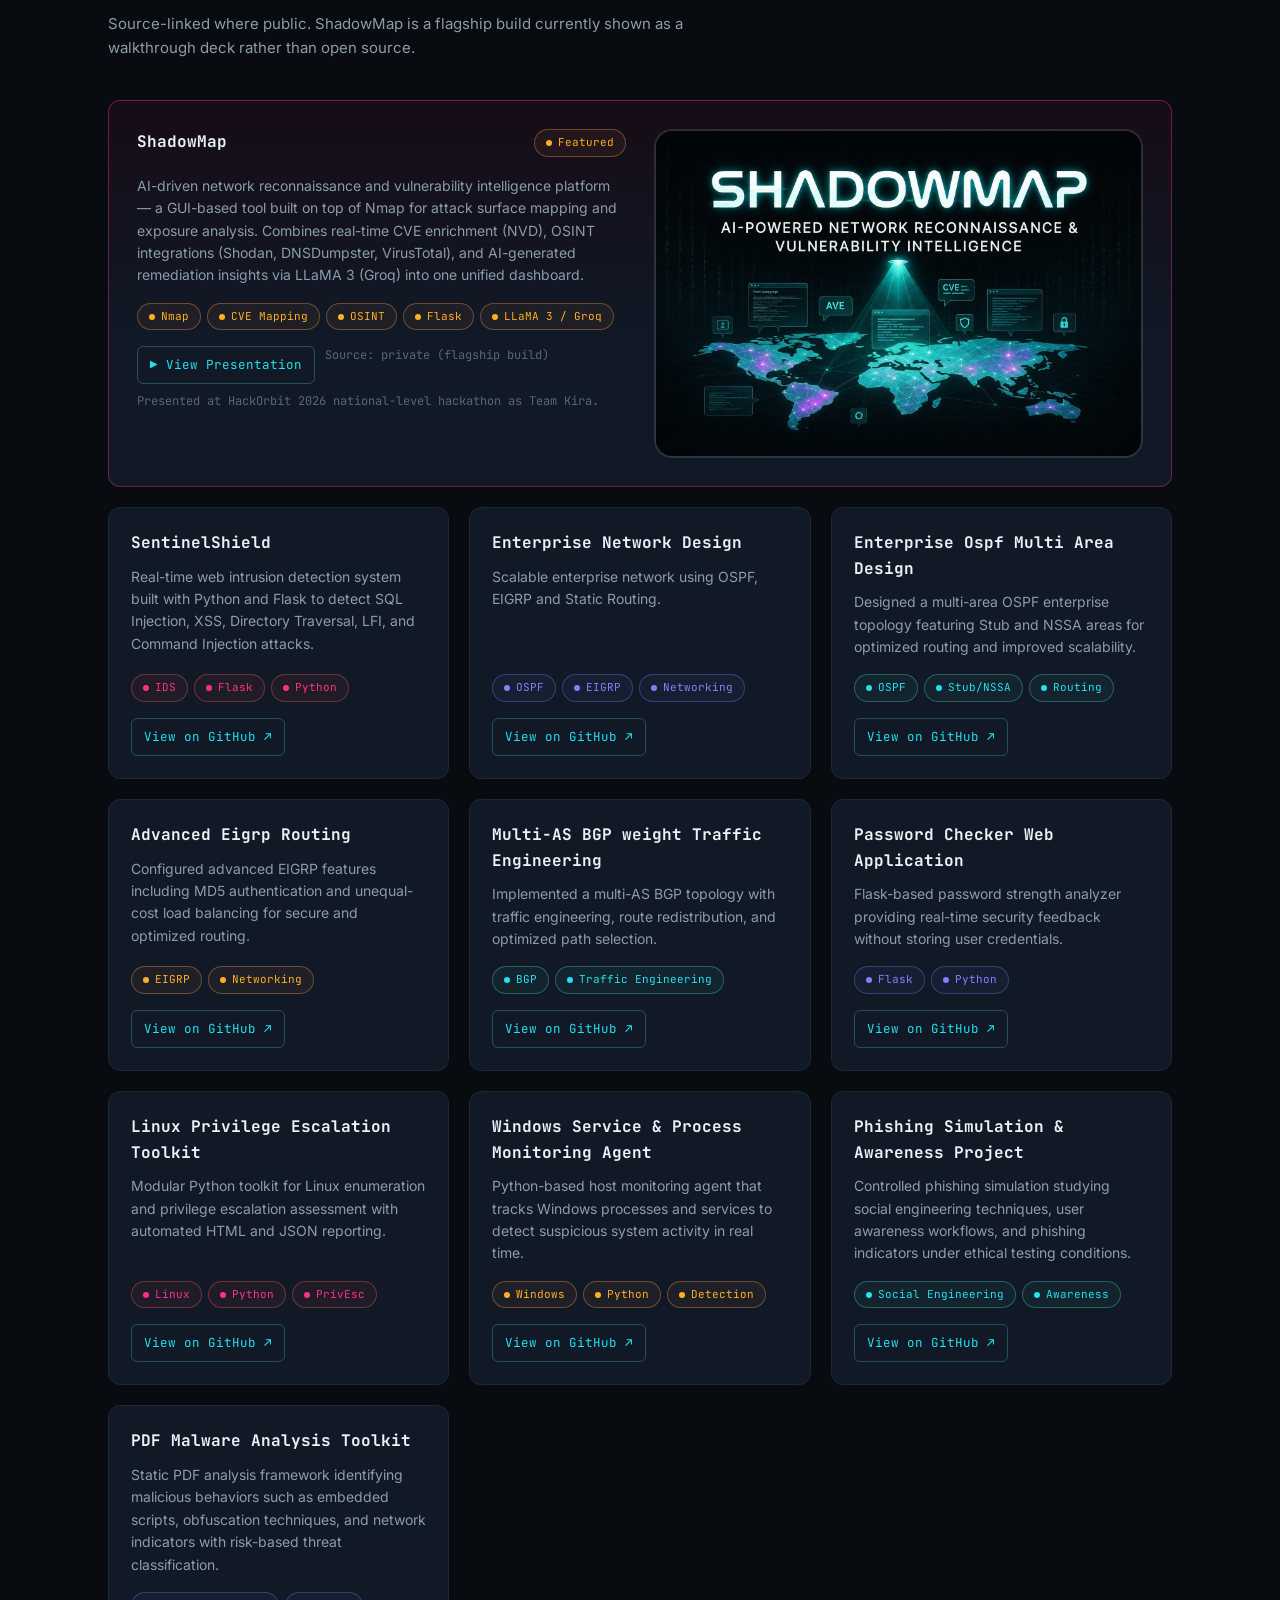
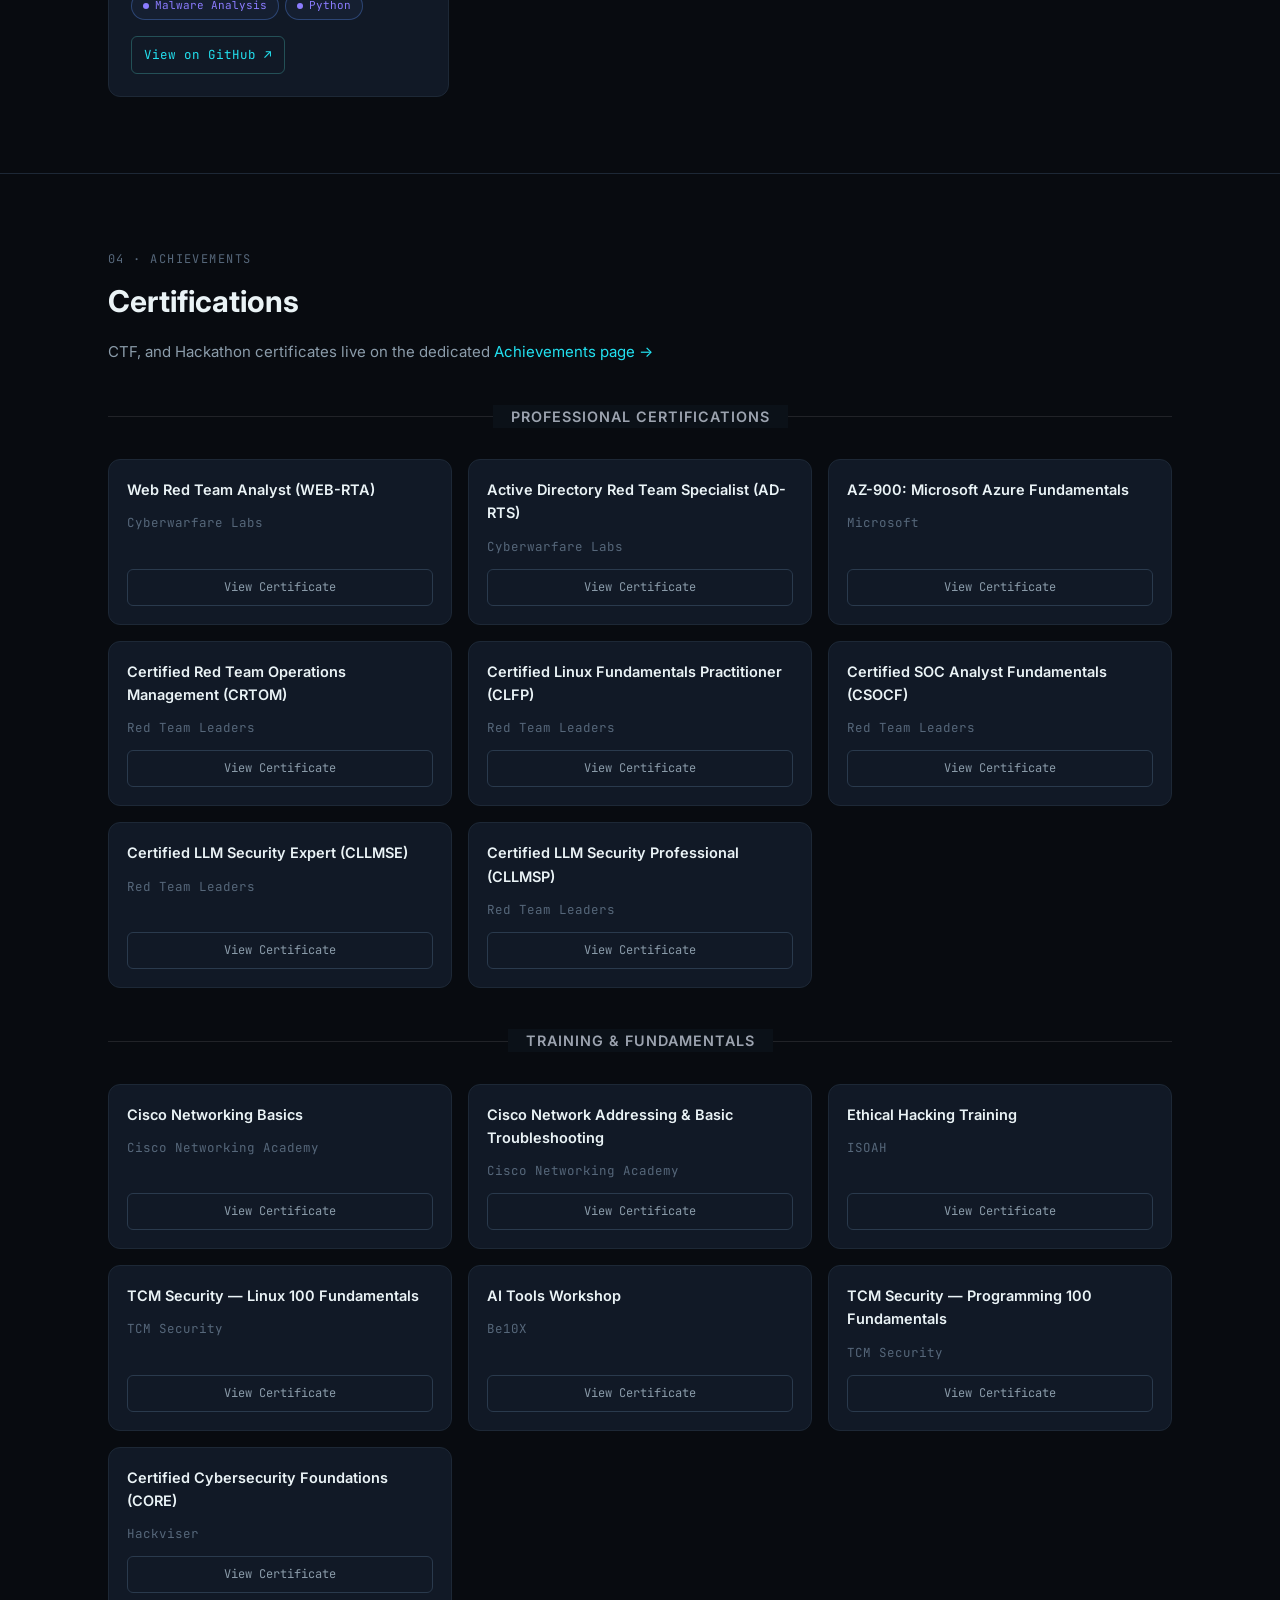
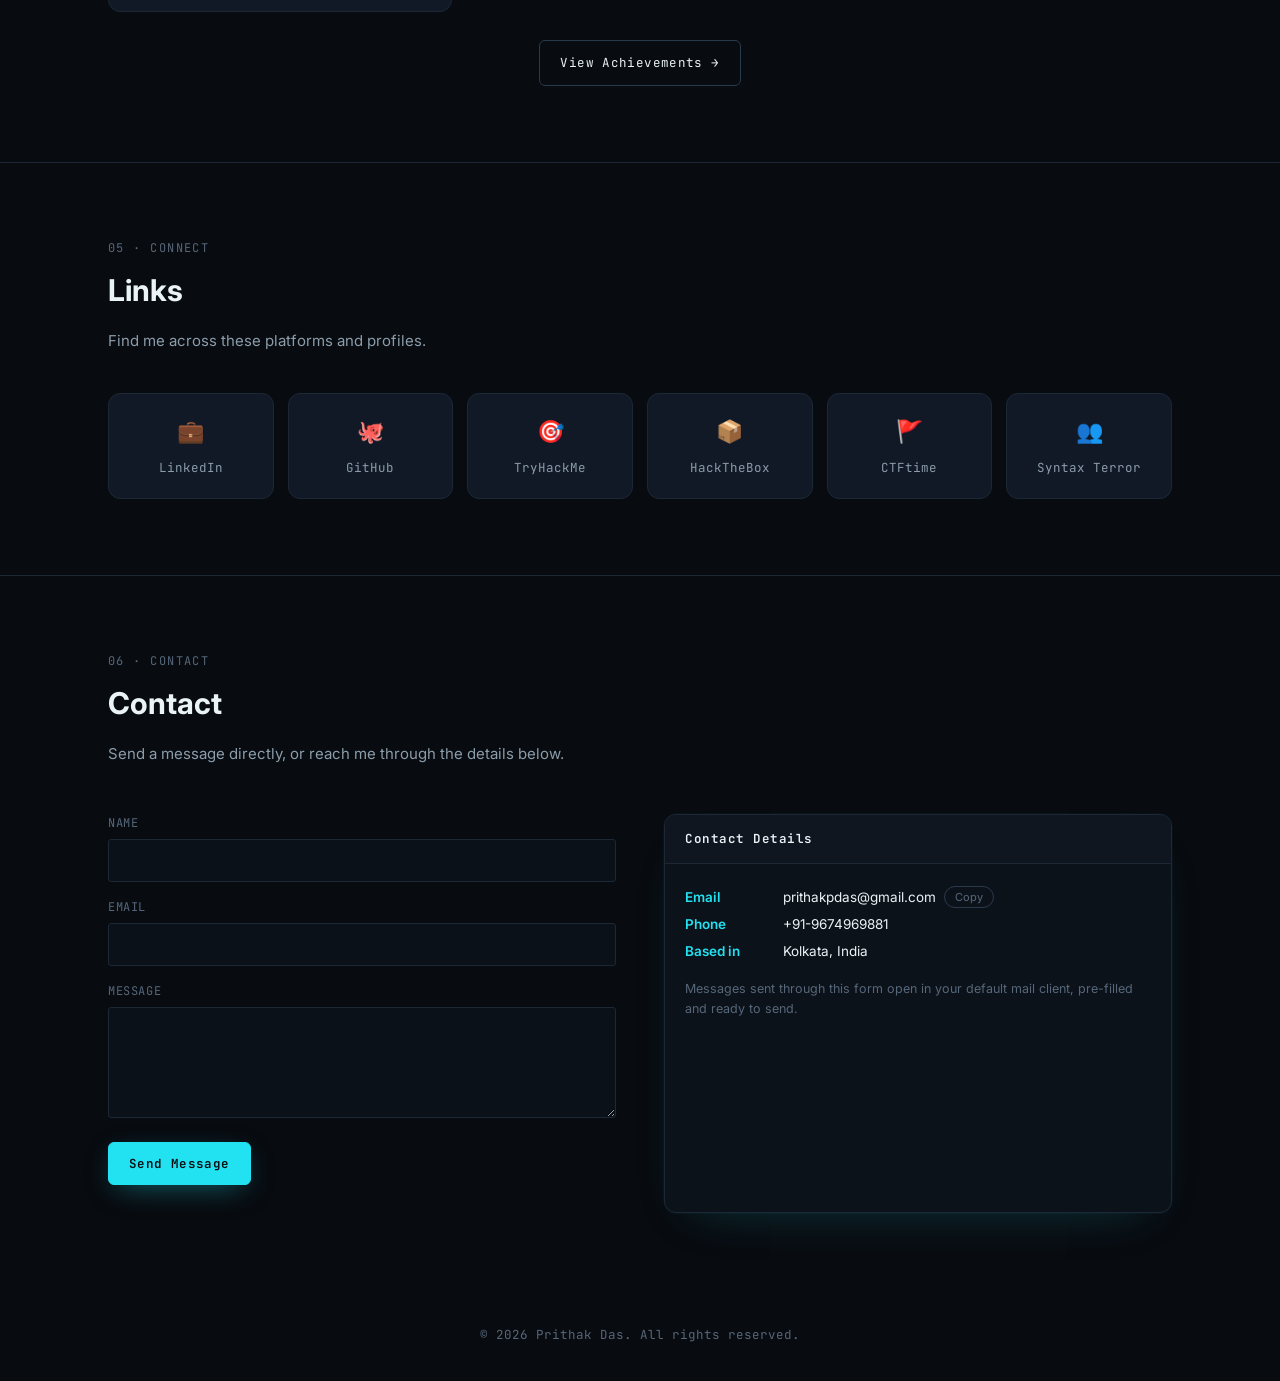
==== commit bf18ede9: "New Certificates" ====
--- a/index.html
+++ b/index.html
@@ -61,7 +61,7 @@
         </div>
         <div class="telemetry-stat">
           <div class="t-icon">🏆</div>
-          <div class="t-num">2</div>
+          <div class="t-num">1</div>
           <div class="t-label">PODIUM FINISH</div>
         </div>
       </div>
@@ -477,16 +477,6 @@
         </div>
       </div>
 
-      <div class="cert-card">
-        <div class="cert-name">Cyber Security Analyst (C3SA)</div>
-        <div class="cert-issuer">Cyberwarfare Labs</div>
-        <div class="cert-actions">
-          <a href="assets/certs/C3SA_Certificate.pdf" target="_blank" rel="noopener">
-            View Certificate
-          </a>
-        </div>
-      </div>
-
     </div>
 
 
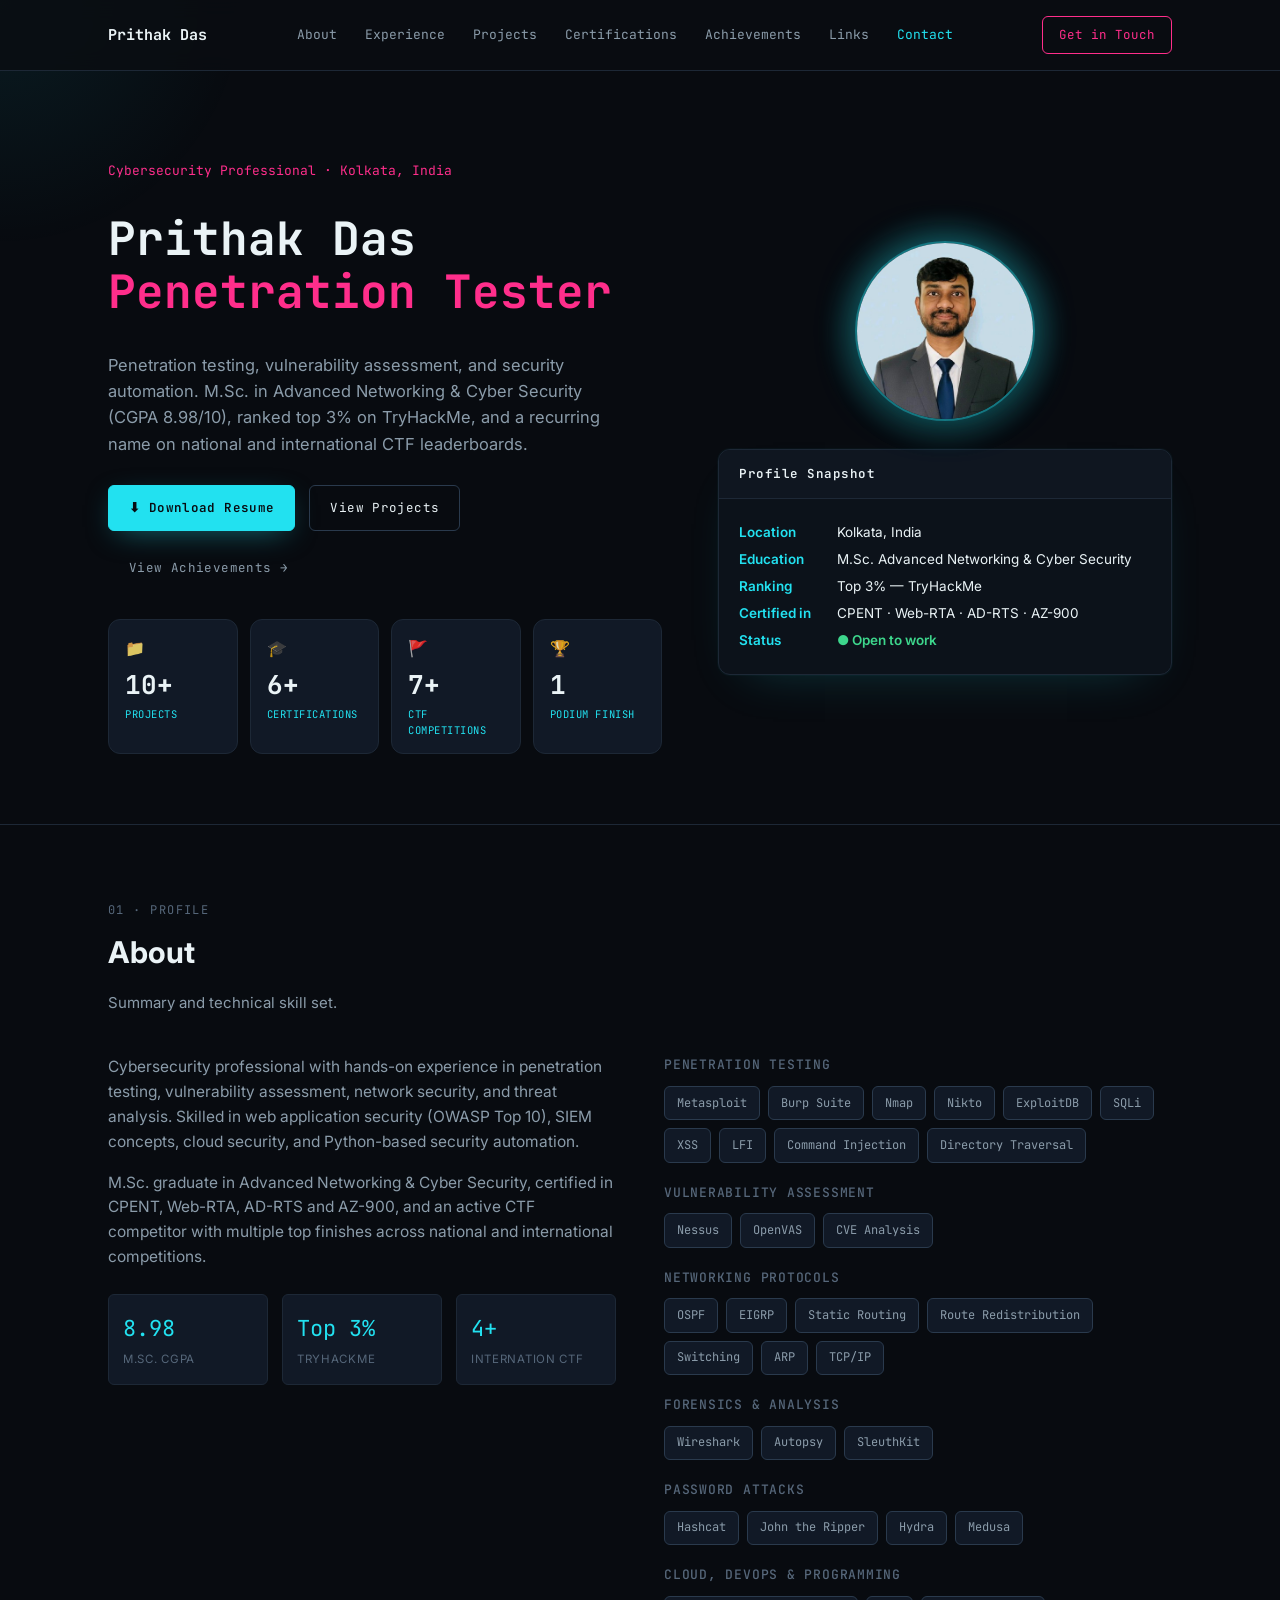
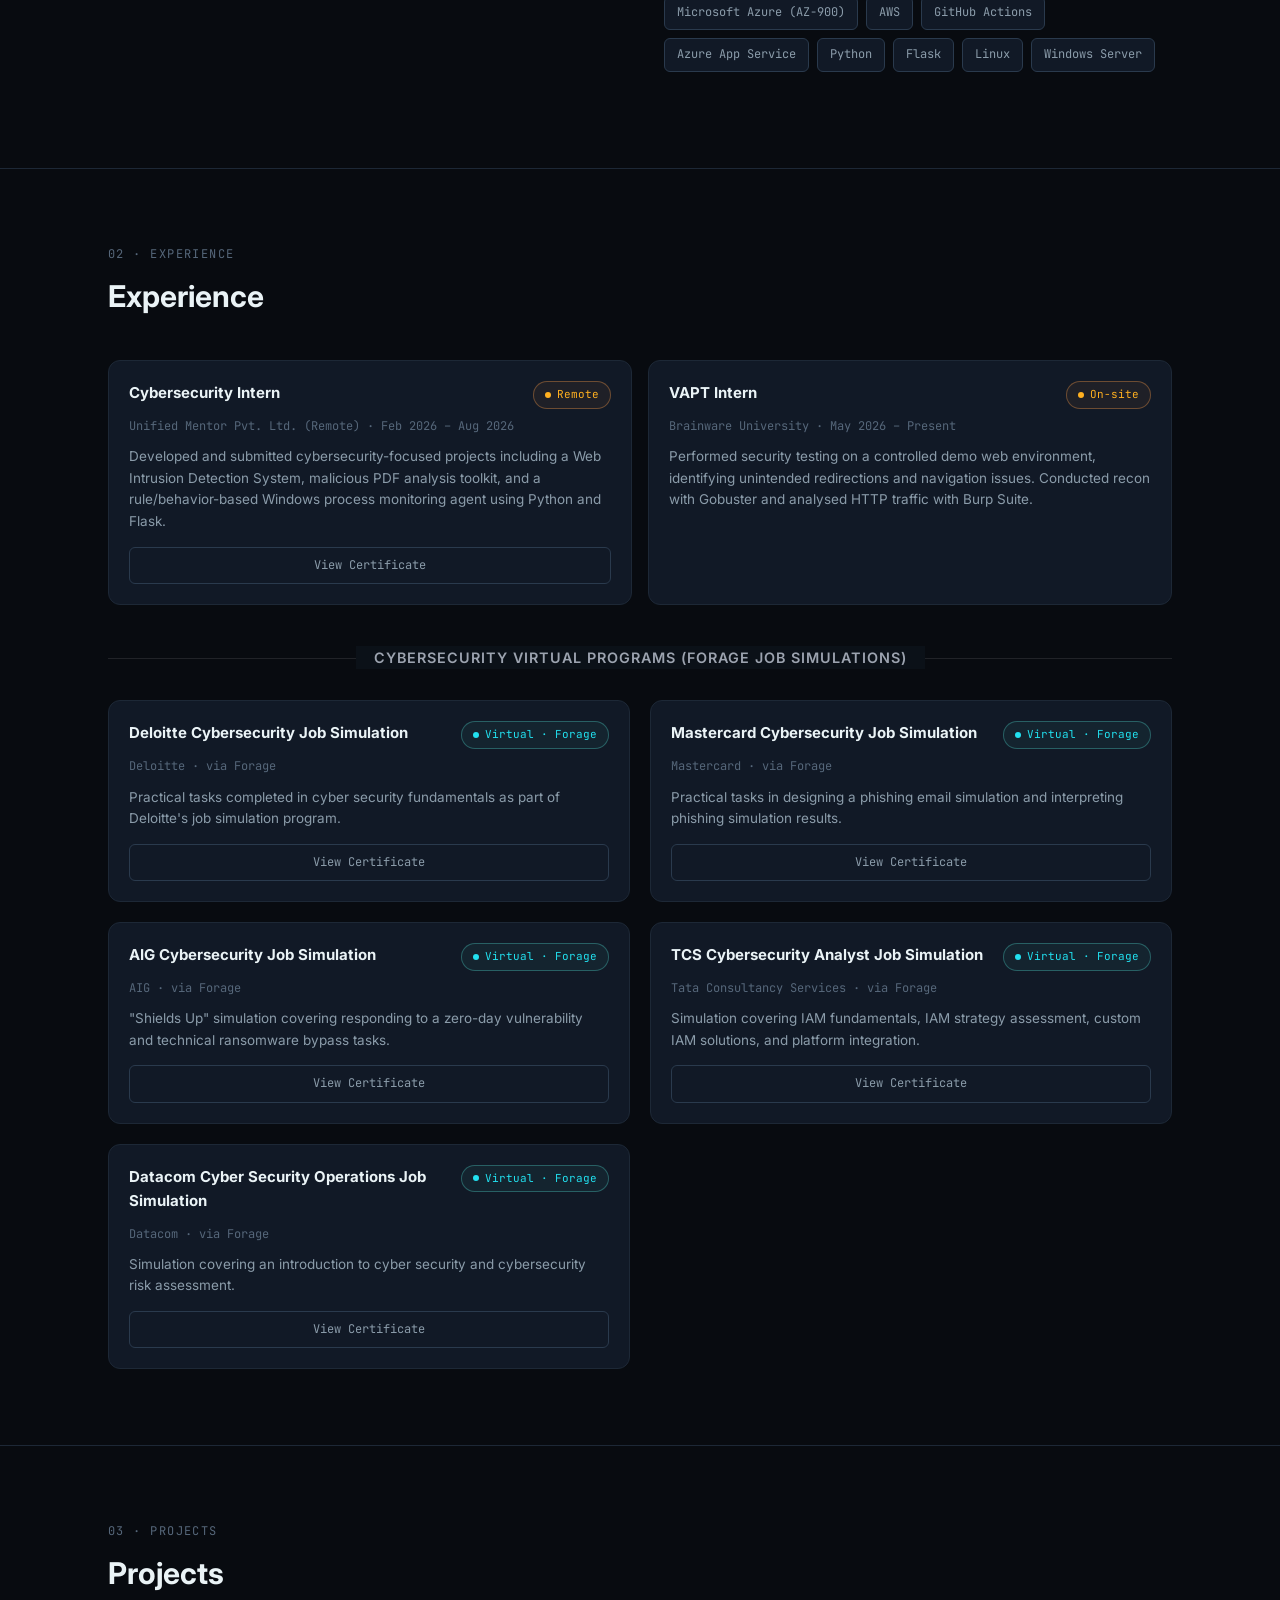
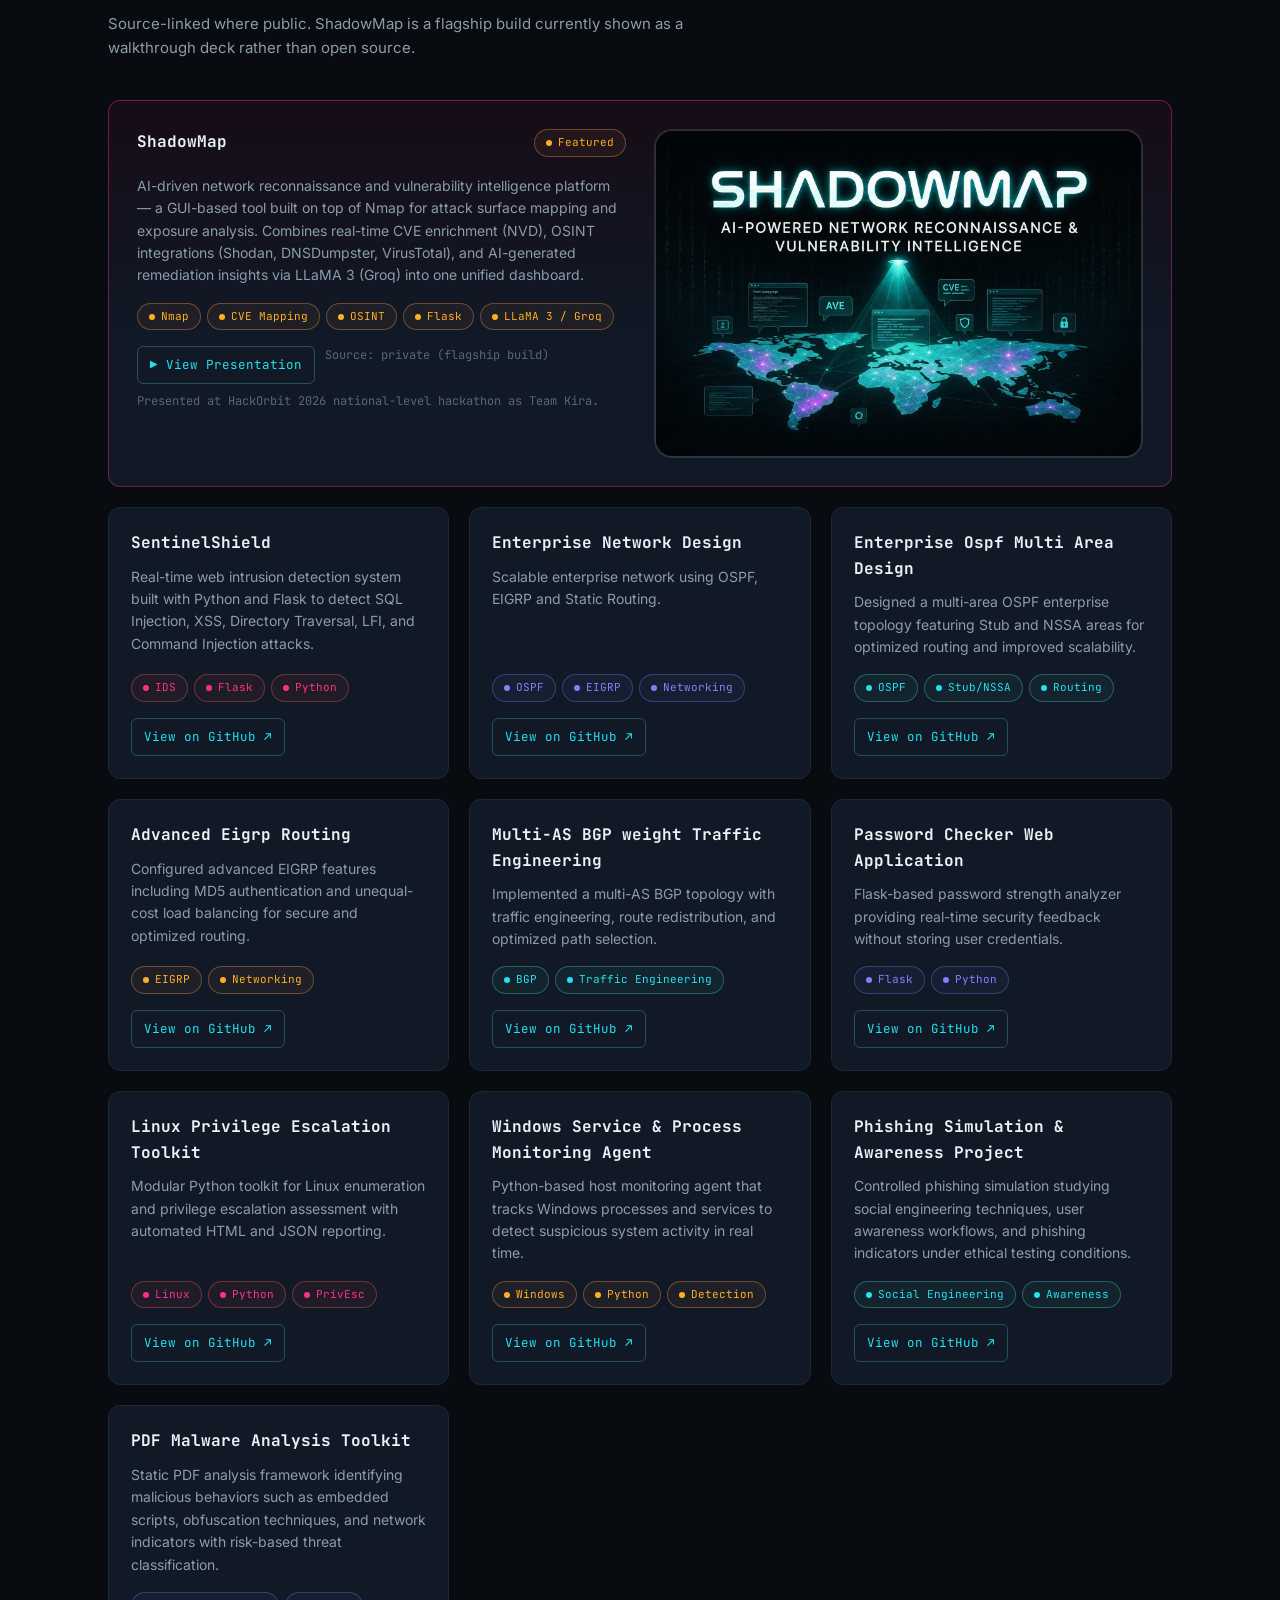
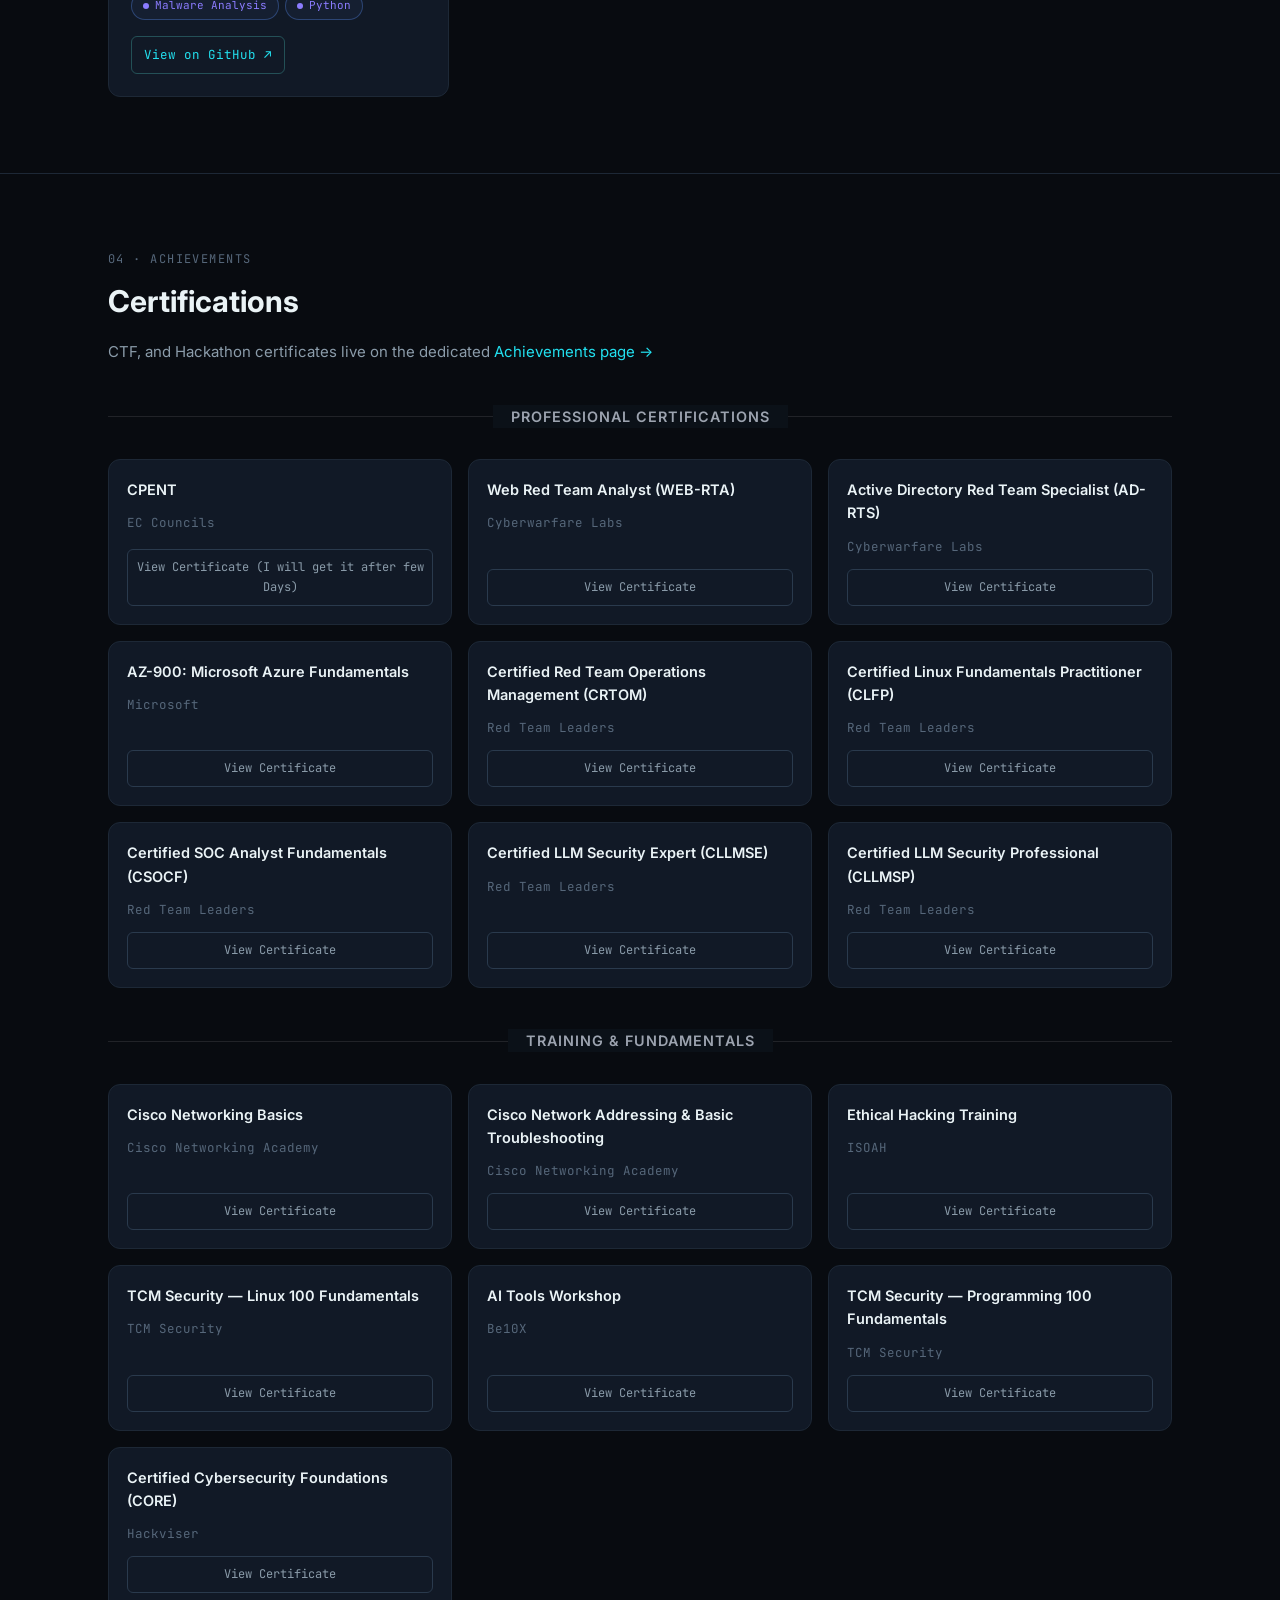
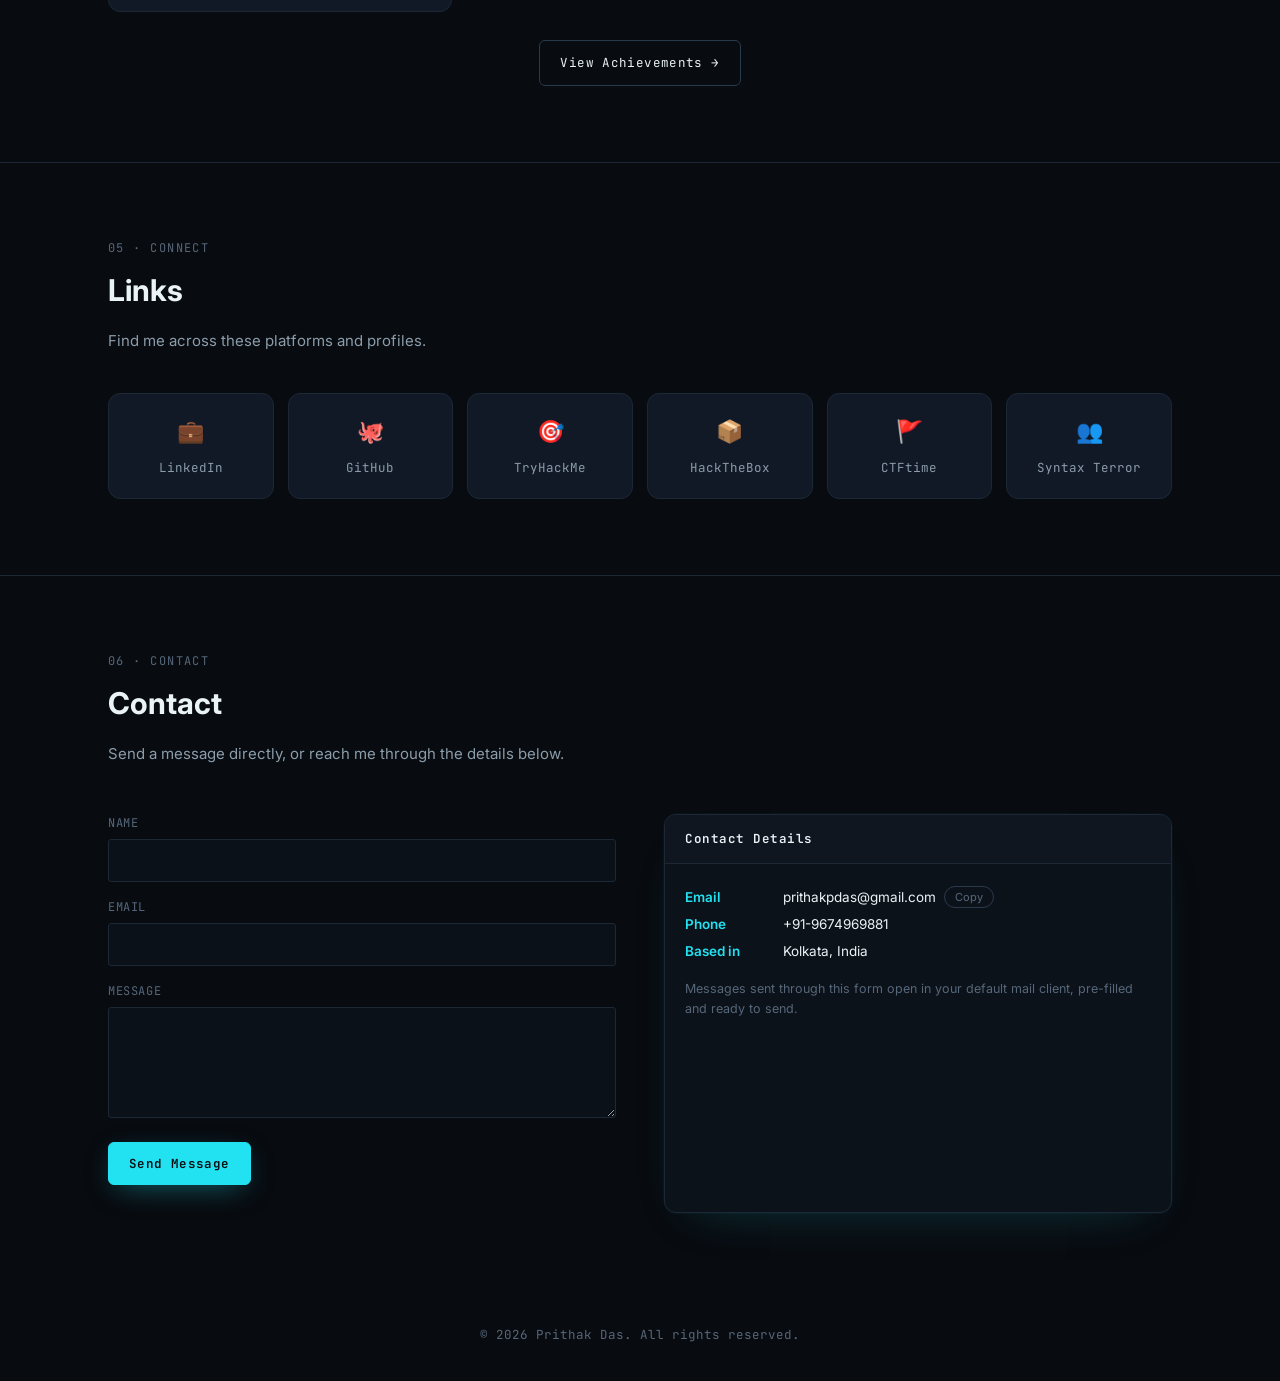
==== commit 6a5bd962: "New Certificates" ====
--- a/index.html
+++ b/index.html
@@ -76,7 +76,7 @@
         <div class="kv-row"><span class="kv-key">Location</span>  <span class="kv-val">Kolkata, India</span></div>
         <div class="kv-row"><span class="kv-key">Education</span>  <span class="kv-val">M.Sc. Advanced Networking &amp; Cyber Security</span></div>
         <div class="kv-row"><span class="kv-key">Ranking</span>       <span class="kv-val">Top 3% — TryHackMe</span></div>
-        <div class="kv-row"><span class="kv-key">Certified in</span>       <span class="kv-val">Web-RTA · AD-RTS · AZ-900</span></div>
+        <div class="kv-row"><span class="kv-key">Certified in</span>       <span class="kv-val">CPENT · Web-RTA · AD-RTS · AZ-900</span></div>
         <div class="kv-row"><span class="kv-key">Status</span>     <span class="kv-val ok">● Open to work</span></div>
       </div>
       </div>
@@ -388,6 +388,16 @@
     <div class="cert-grid">
 
       <div class="cert-card">
+        <div class="cert-name">CPENT</div>
+        <div class="cert-issuer">EC Councils</div>
+        <div class="cert-actions">
+          <a href="assets/certs/" target="_blank" rel="noopener">
+            View Certificate (I will get it after few Days)
+          </a>
+        </div>
+      </div>
+
+      <div class="cert-card">
         <div class="cert-name">Web Red Team Analyst (WEB-RTA)</div>
         <div class="cert-issuer">Cyberwarfare Labs</div>
         <div class="cert-actions">
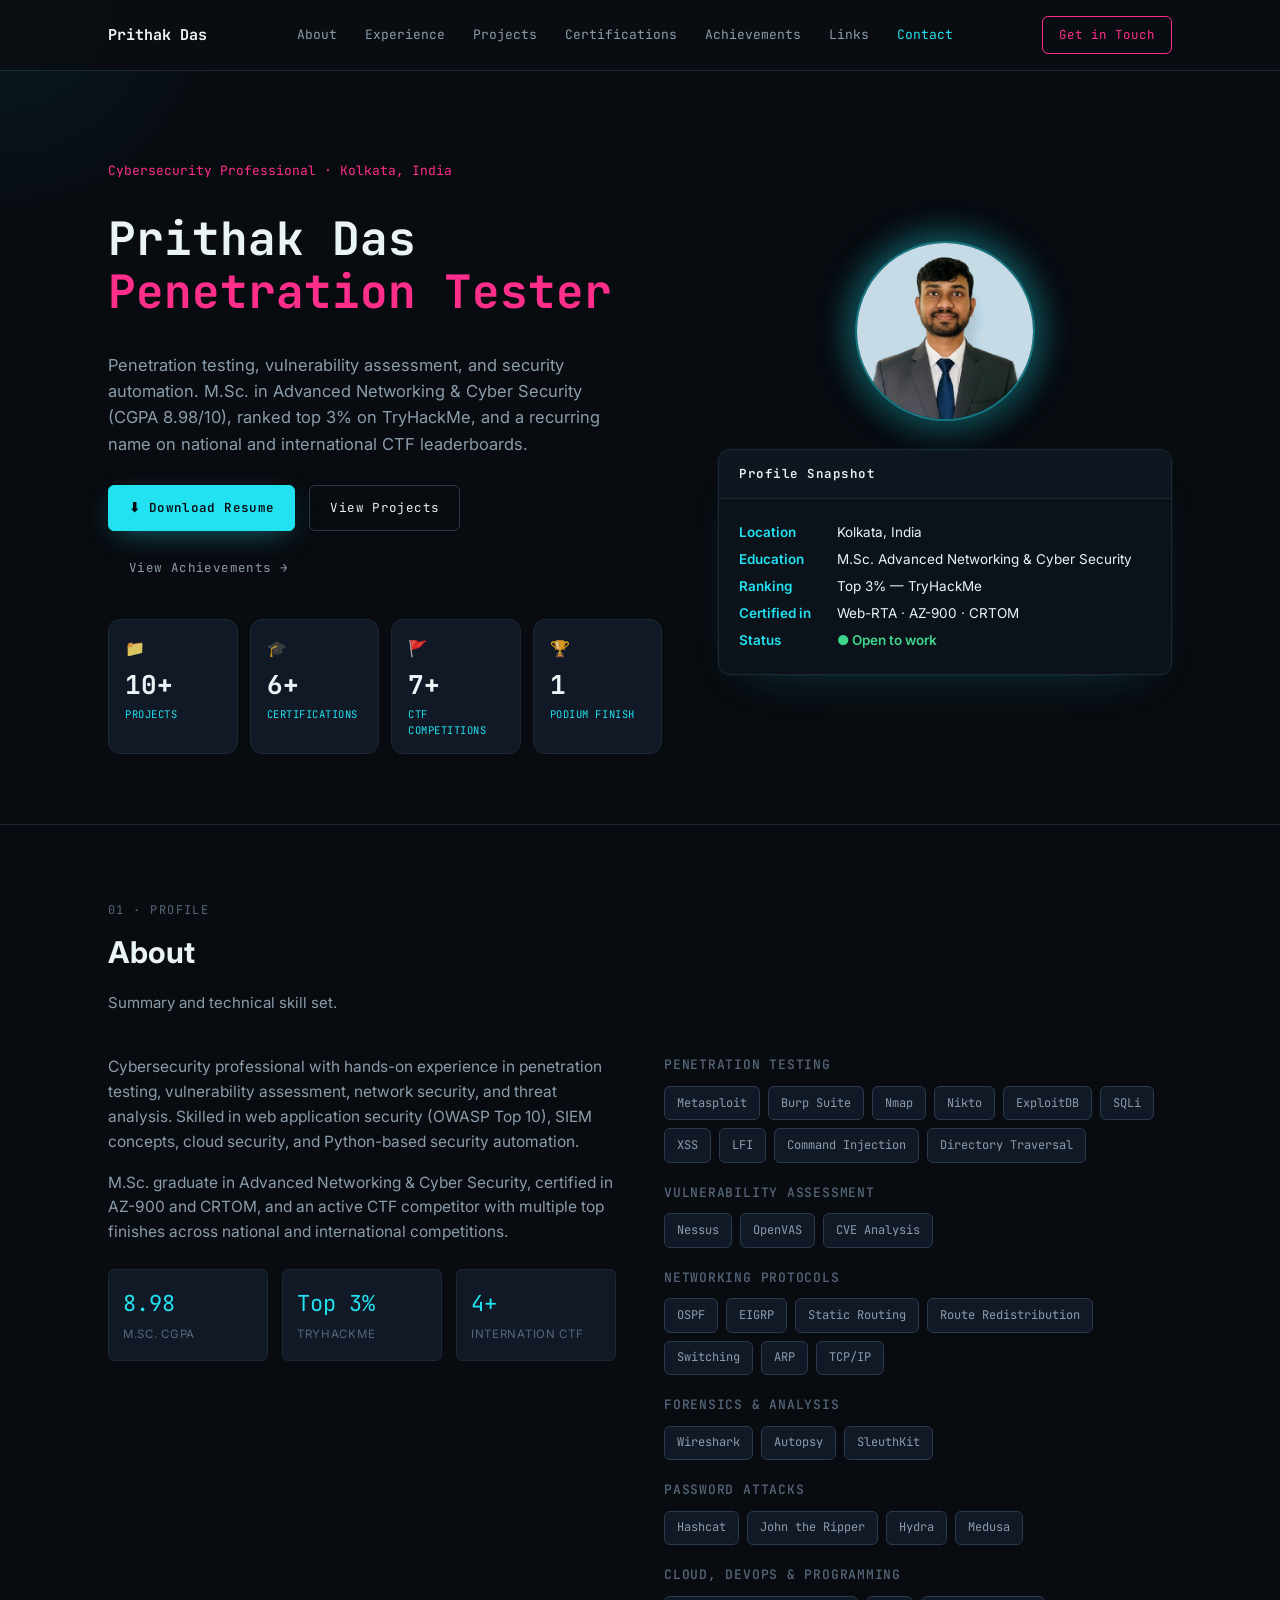
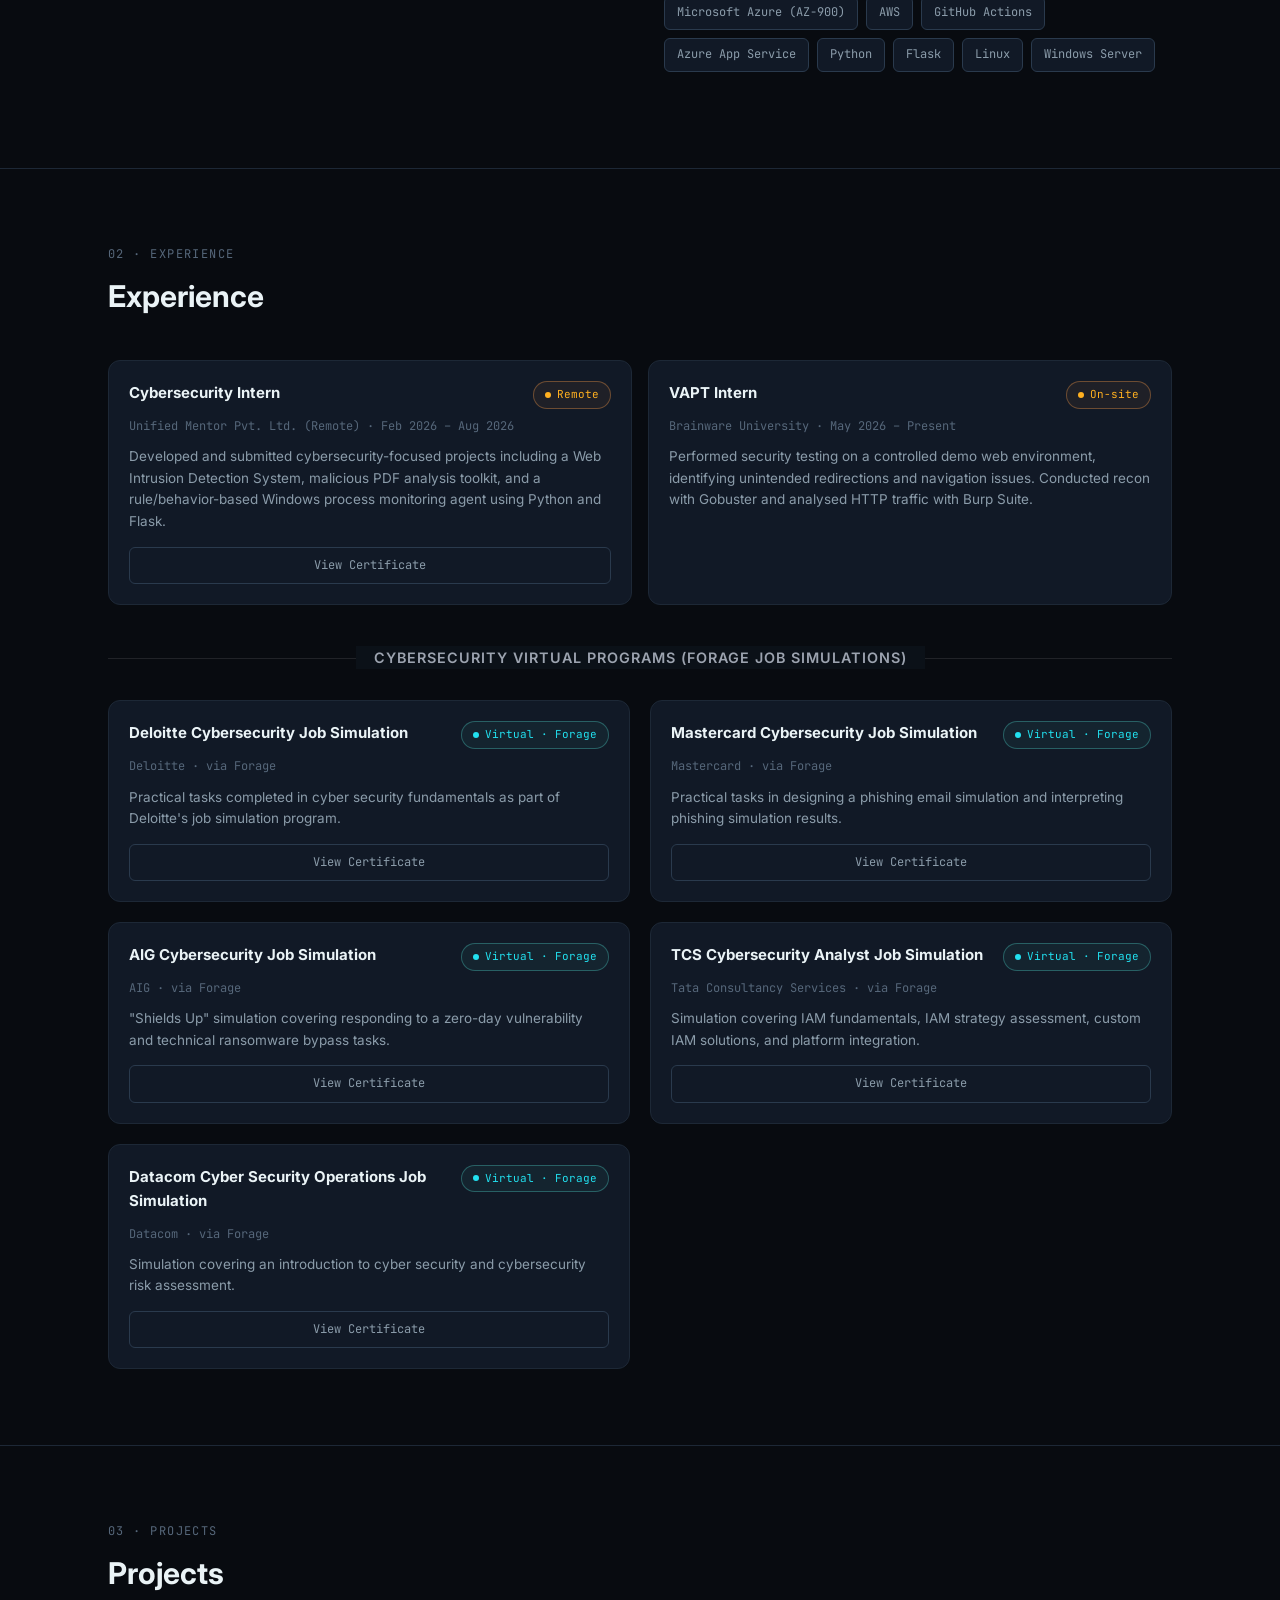
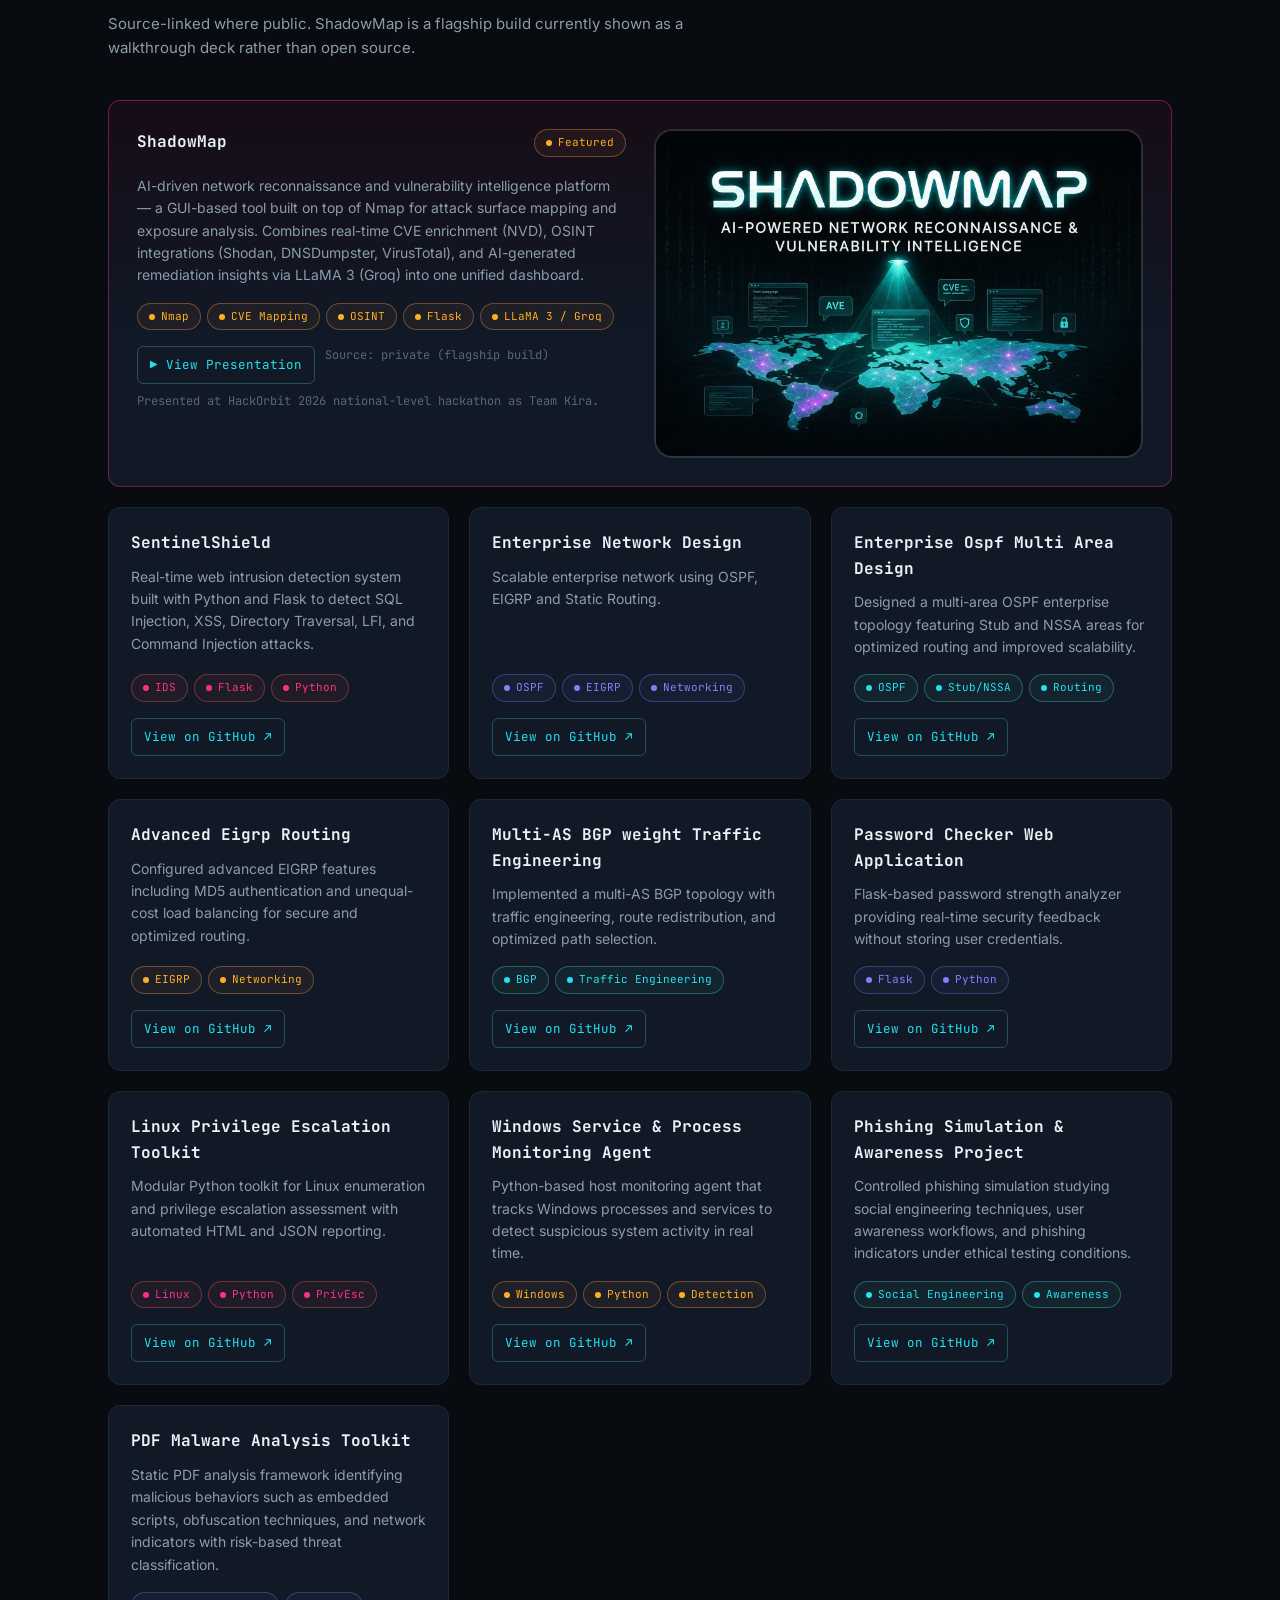
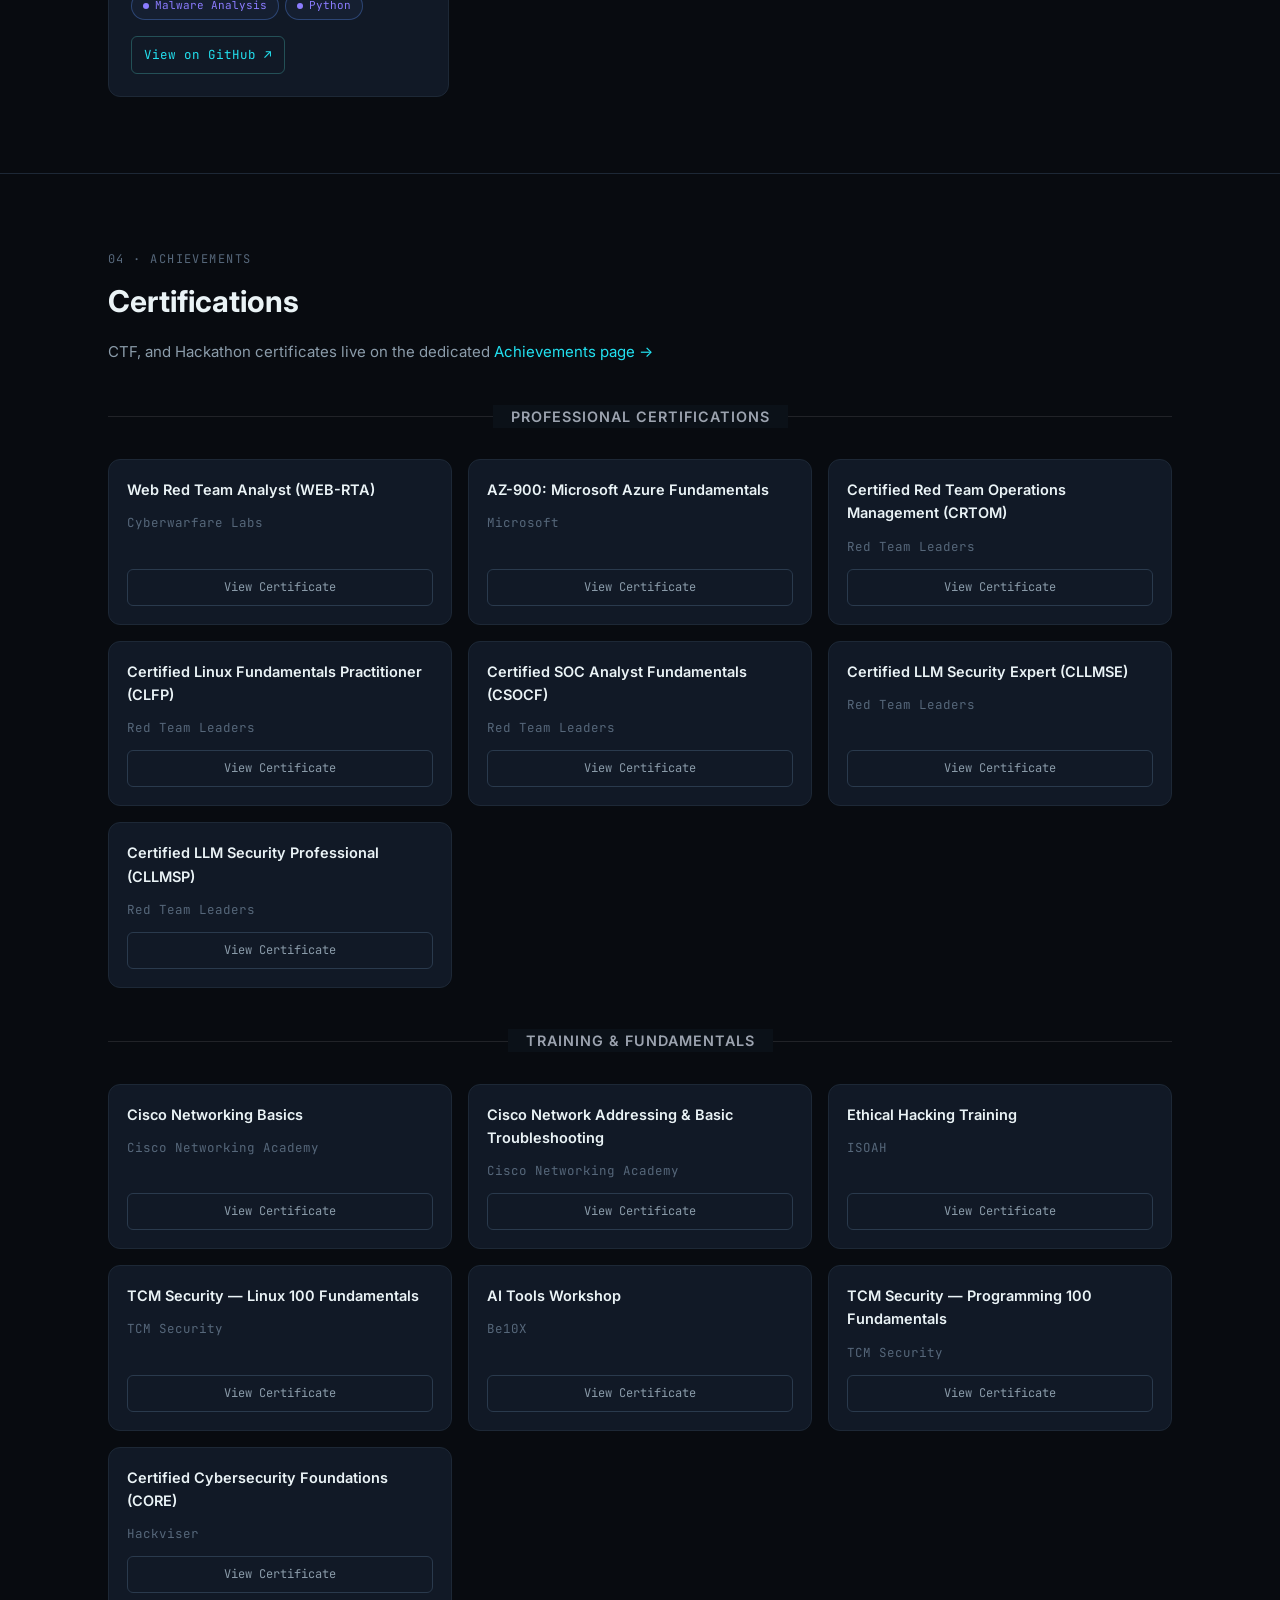
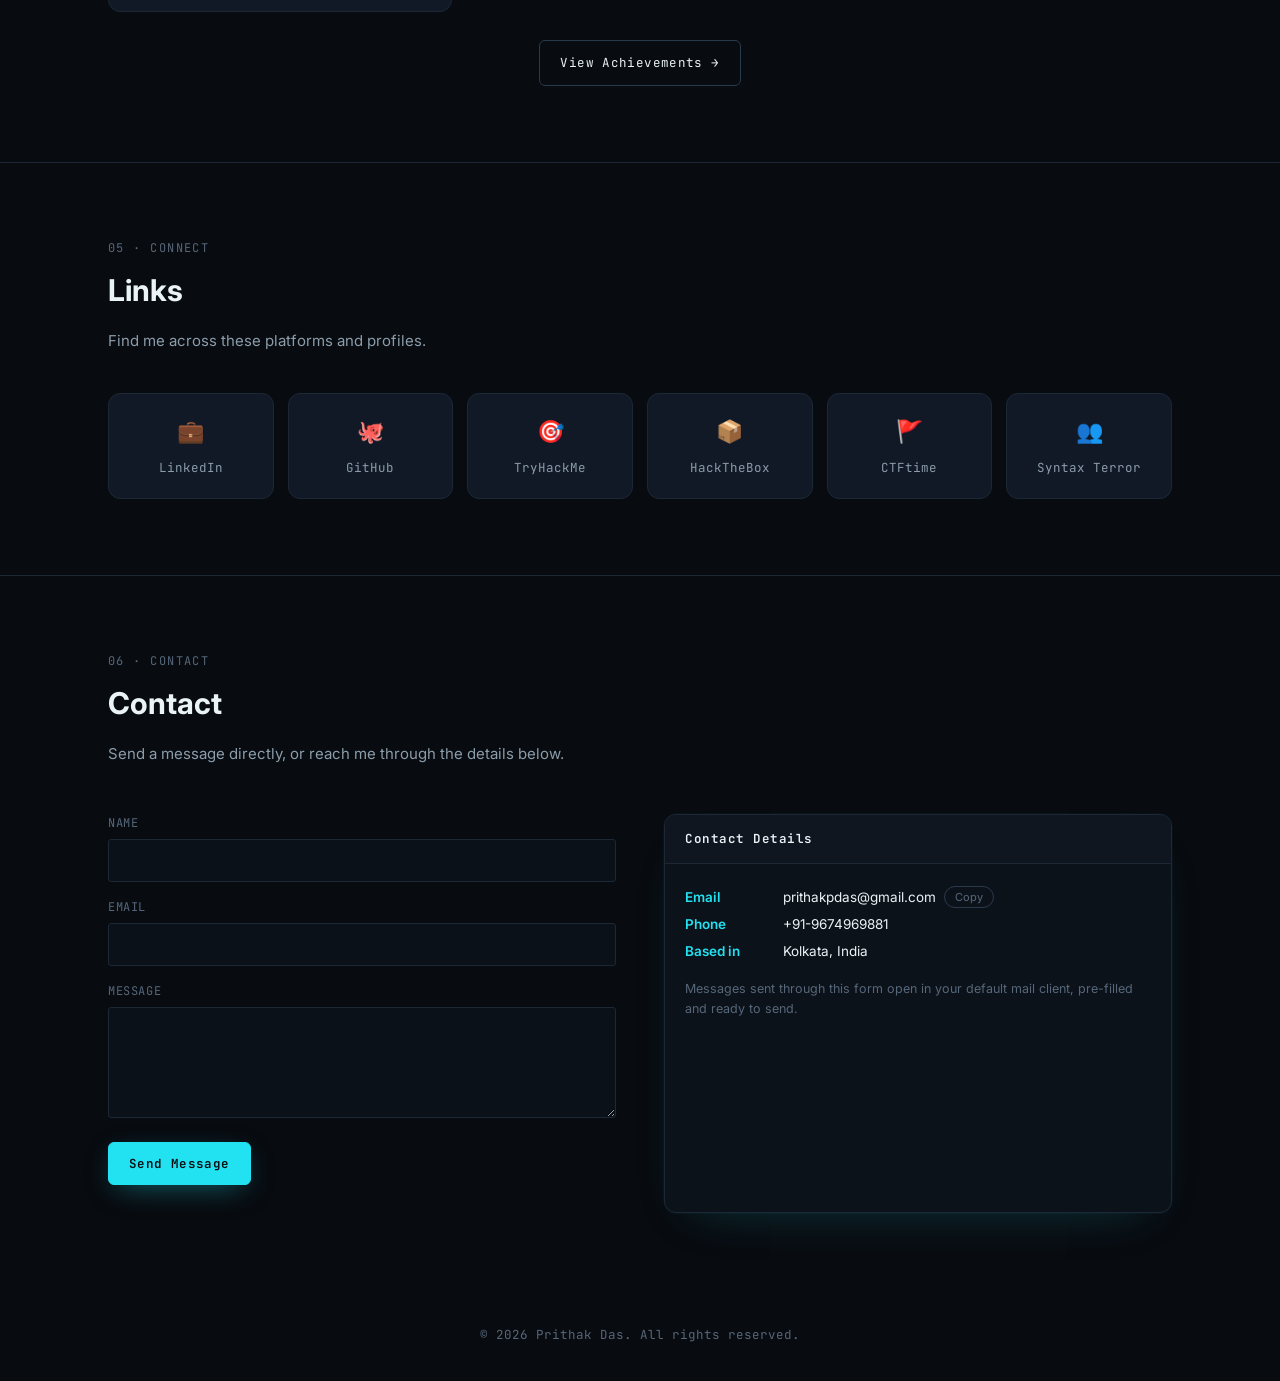
==== commit 8d48be45: "New Certifications and Updated Resume" ====
--- a/index.html
+++ b/index.html
@@ -76,7 +76,7 @@
         <div class="kv-row"><span class="kv-key">Location</span>  <span class="kv-val">Kolkata, India</span></div>
         <div class="kv-row"><span class="kv-key">Education</span>  <span class="kv-val">M.Sc. Advanced Networking &amp; Cyber Security</span></div>
         <div class="kv-row"><span class="kv-key">Ranking</span>       <span class="kv-val">Top 3% — TryHackMe</span></div>
-        <div class="kv-row"><span class="kv-key">Certified in</span>       <span class="kv-val">CPENT · Web-RTA · AD-RTS · AZ-900</span></div>
+        <div class="kv-row"><span class="kv-key">Certified in</span>       <span class="kv-val">Web-RTA · AZ-900 · CRTOM</span></div>
         <div class="kv-row"><span class="kv-key">Status</span>     <span class="kv-val ok">● Open to work</span></div>
       </div>
       </div>
@@ -95,7 +95,7 @@
     <div class="about-grid">
       <div class="about-text">
         <p>Cybersecurity professional with hands-on experience in penetration testing, vulnerability assessment, network security, and threat analysis. Skilled in web application security (OWASP Top 10), SIEM concepts, cloud security, and Python-based security automation.</p>
-        <p>M.Sc. graduate in Advanced Networking &amp; Cyber Security, certified in CPENT, Web-RTA, AD-RTS and AZ-900, and an active CTF competitor with multiple top finishes across national and international competitions.</p>
+        <p>M.Sc. graduate in Advanced Networking &amp; Cyber Security, certified in AZ-900 and CRTOM, and an active CTF competitor with multiple top finishes across national and international competitions.</p>
         <div class="about-stats">
           <div class="stat"><div class="num">8.98</div><div class="lbl">M.Sc. CGPA</div></div>
           <div class="stat"><div class="num">Top 3%</div><div class="lbl">TryHackMe</div></div>
@@ -388,30 +388,10 @@
     <div class="cert-grid">
 
       <div class="cert-card">
-        <div class="cert-name">CPENT</div>
-        <div class="cert-issuer">EC Councils</div>
-        <div class="cert-actions">
-          <a href="assets/certs/" target="_blank" rel="noopener">
-            View Certificate (I will get it after few Days)
-          </a>
-        </div>
-      </div>
-
-      <div class="cert-card">
         <div class="cert-name">Web Red Team Analyst (WEB-RTA)</div>
         <div class="cert-issuer">Cyberwarfare Labs</div>
         <div class="cert-actions">
           <a href="assets/certs/web-rta_certificate.pdf" target="_blank" rel="noopener">
-            View Certificate
-          </a>
-        </div>
-      </div>
-
-      <div class="cert-card">
-        <div class="cert-name">Active Directory Red Team Specialist (AD-RTS)</div>
-        <div class="cert-issuer">Cyberwarfare Labs</div>
-        <div class="cert-actions">
-          <a href="assets/certs/ad-rts_certificate.pdf" target="_blank" rel="noopener">
             View Certificate
           </a>
         </div>
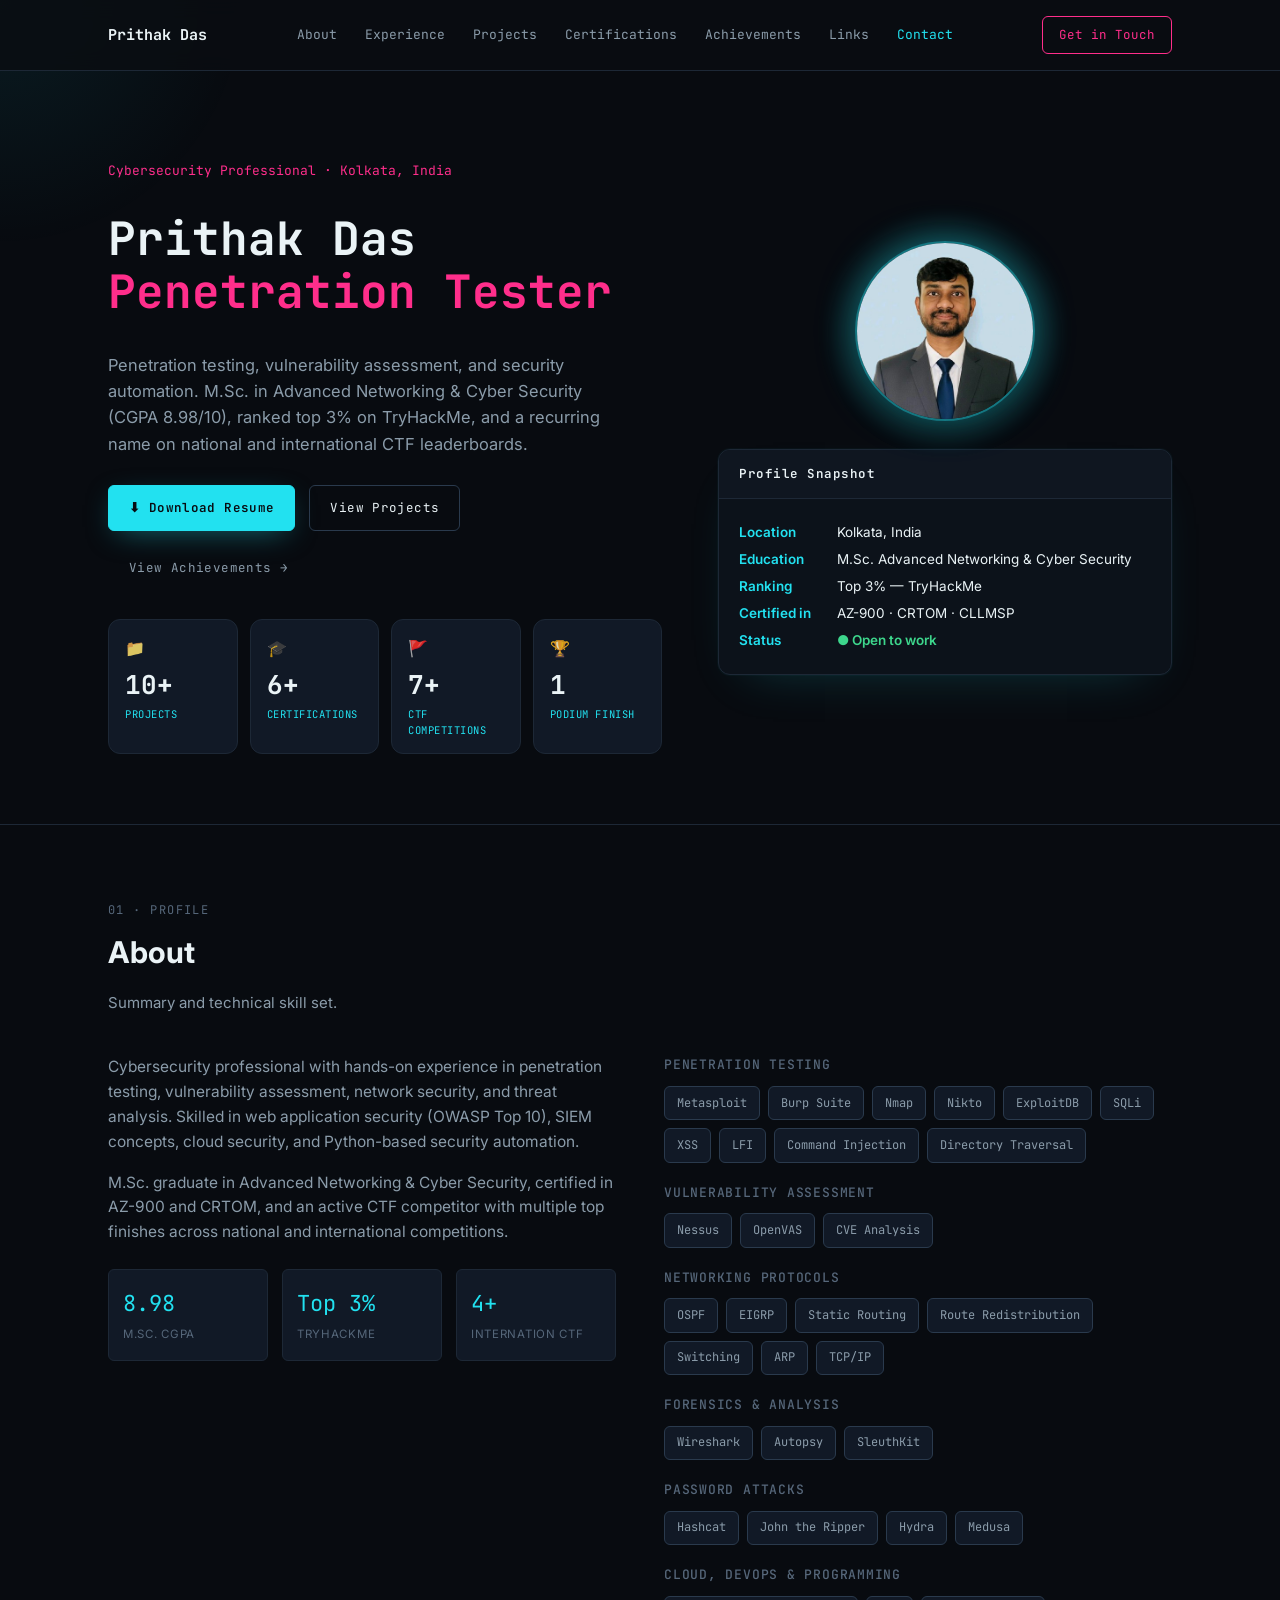
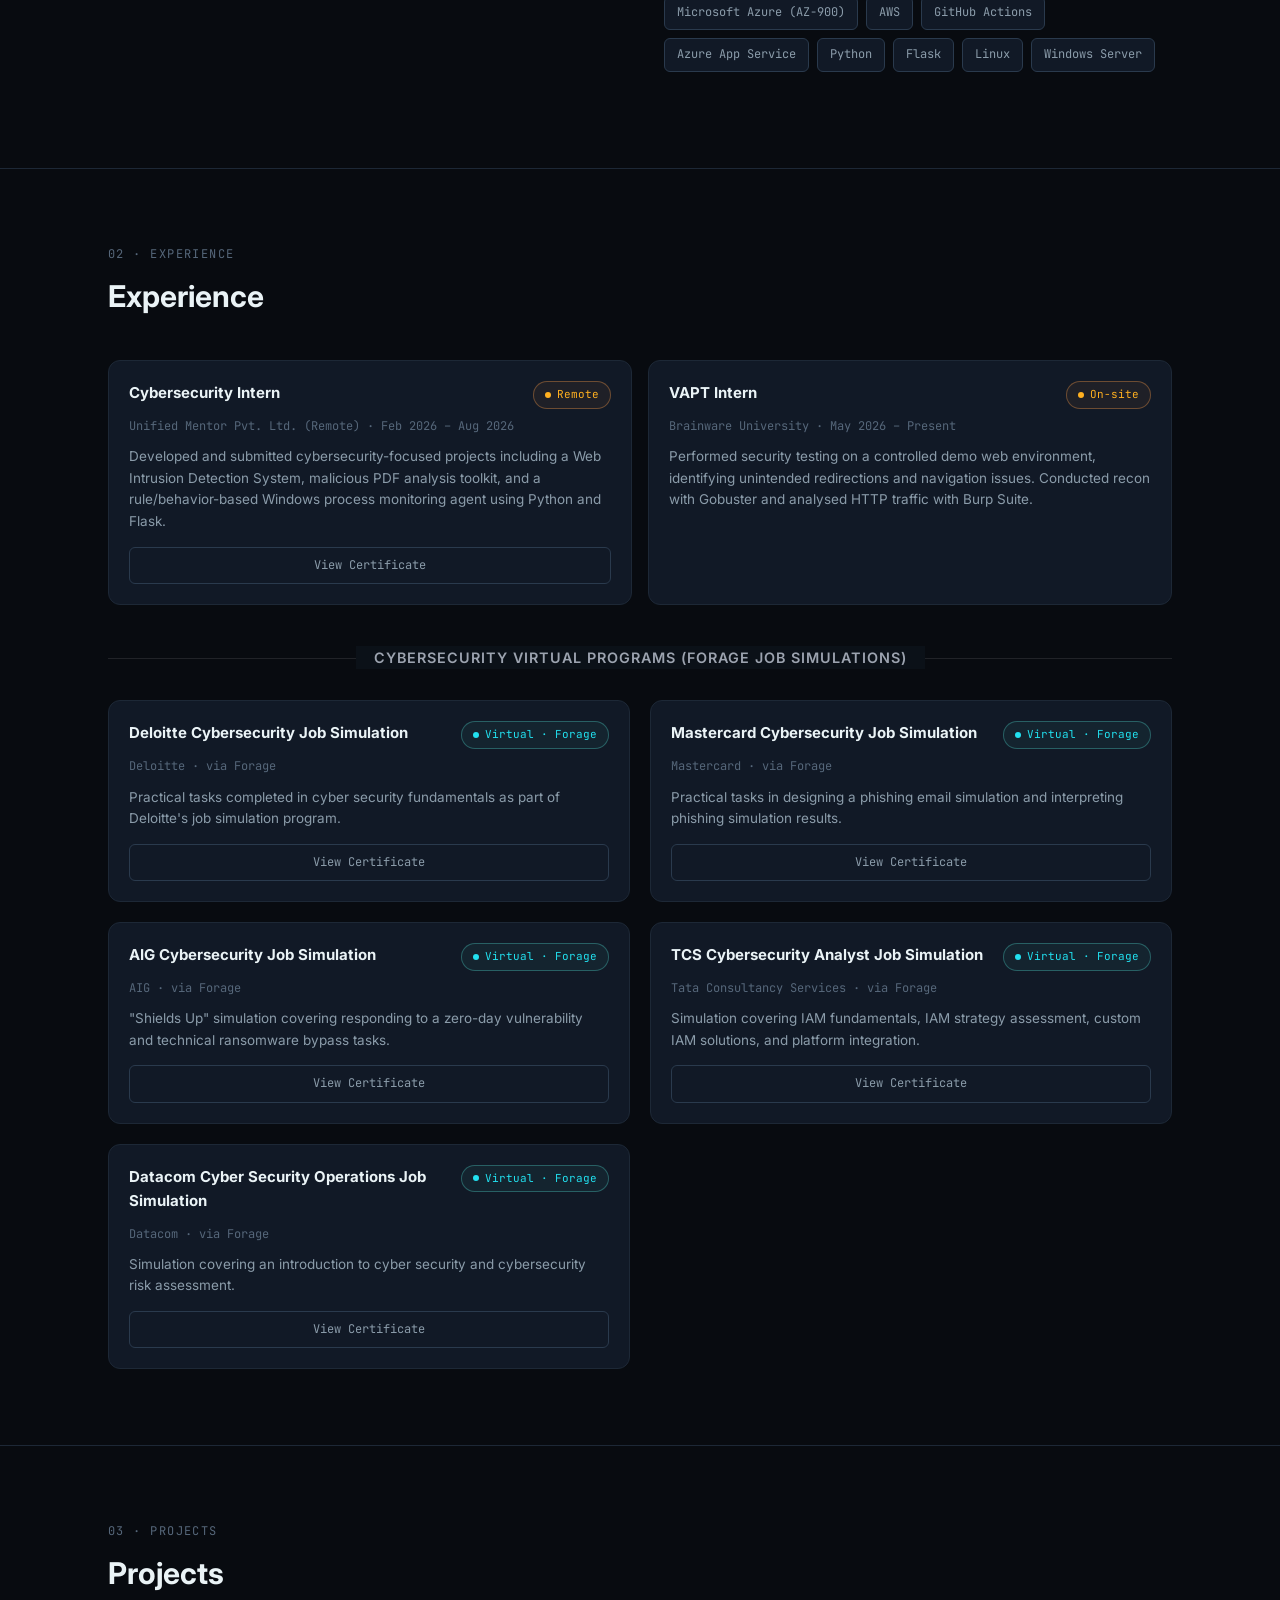
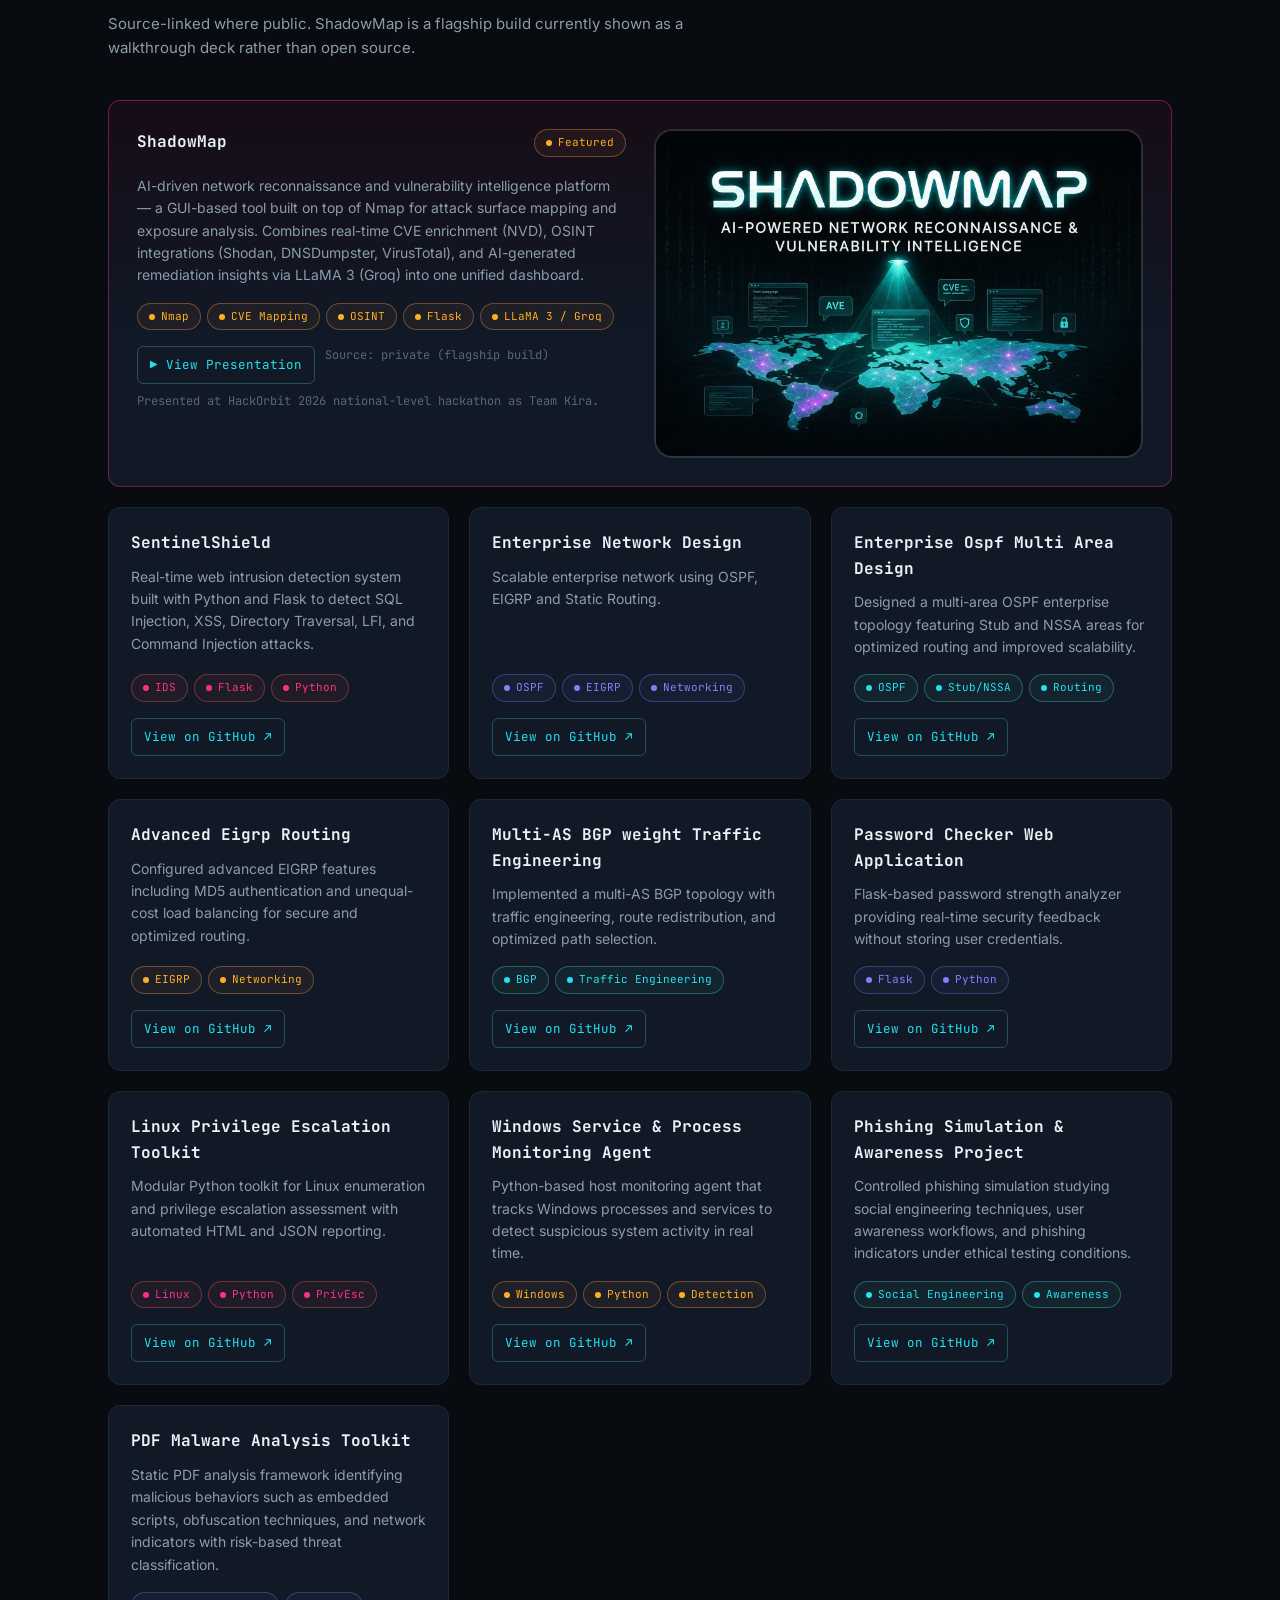
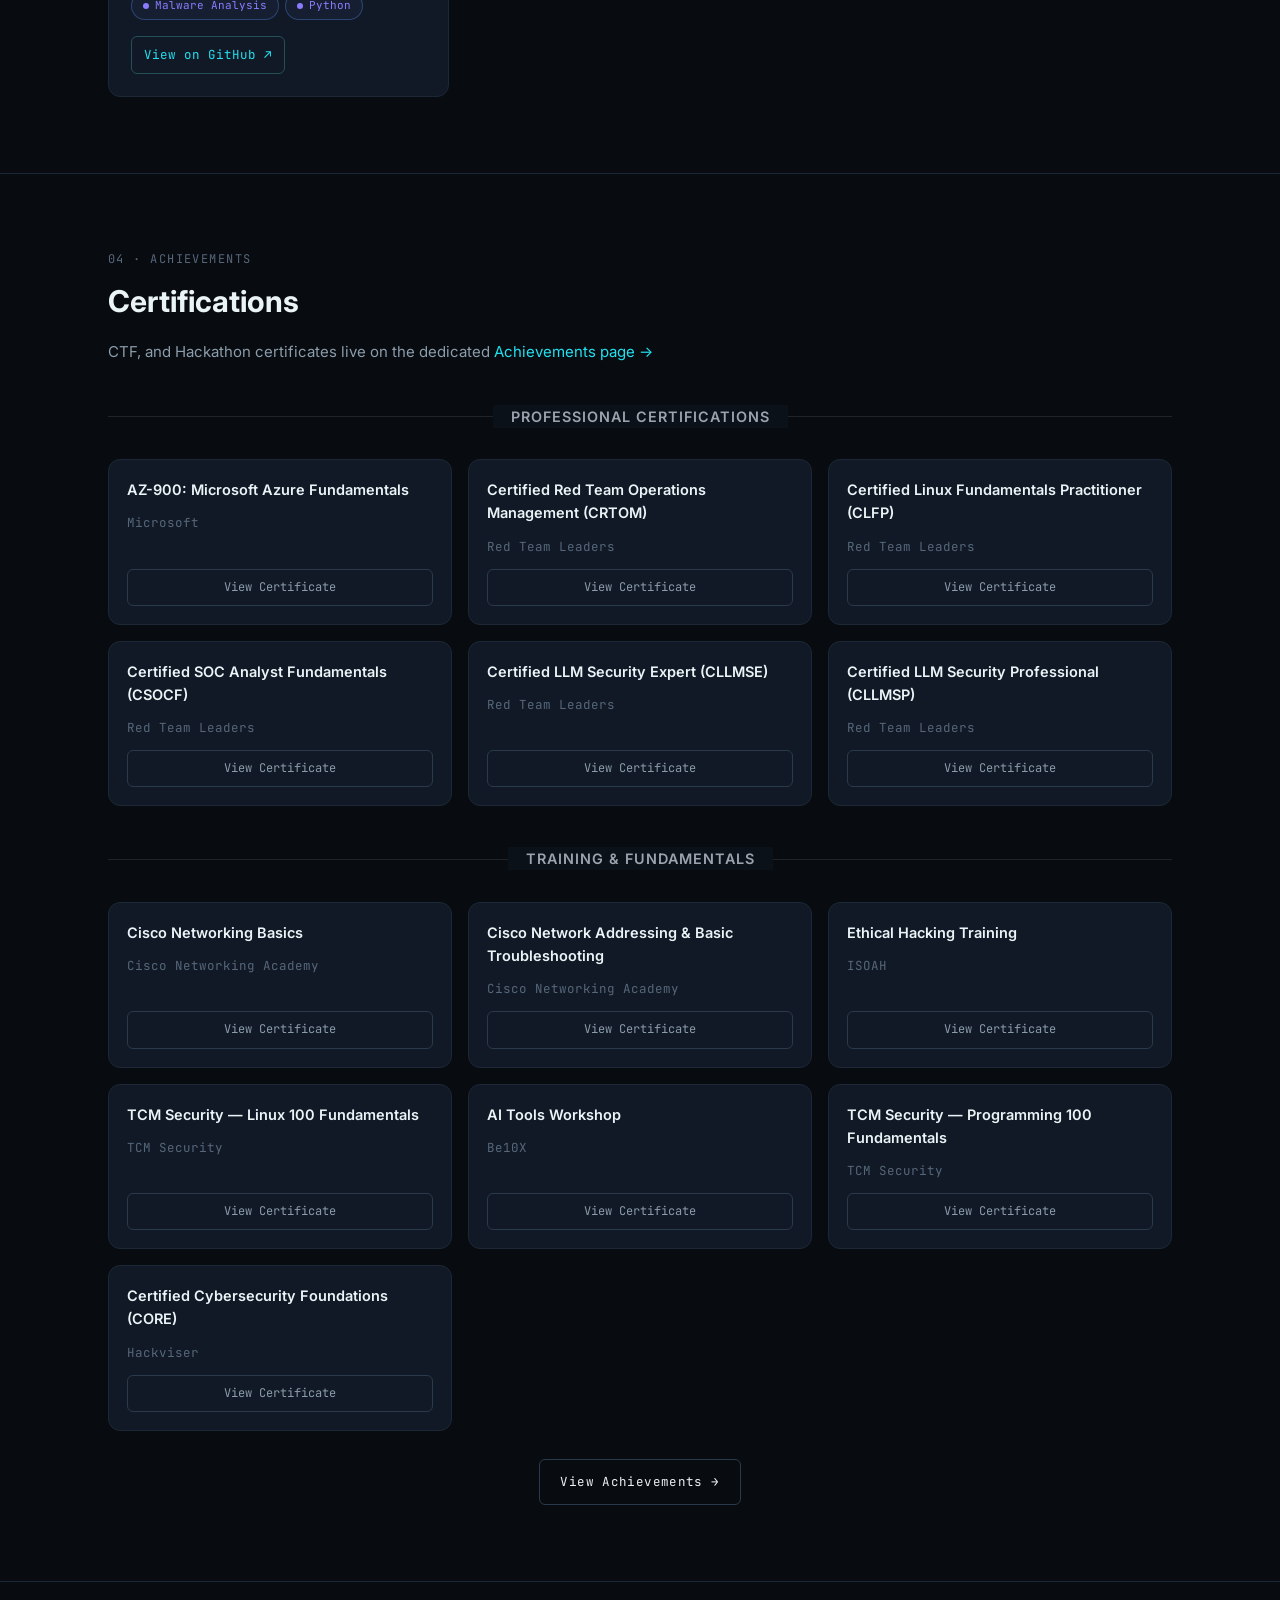
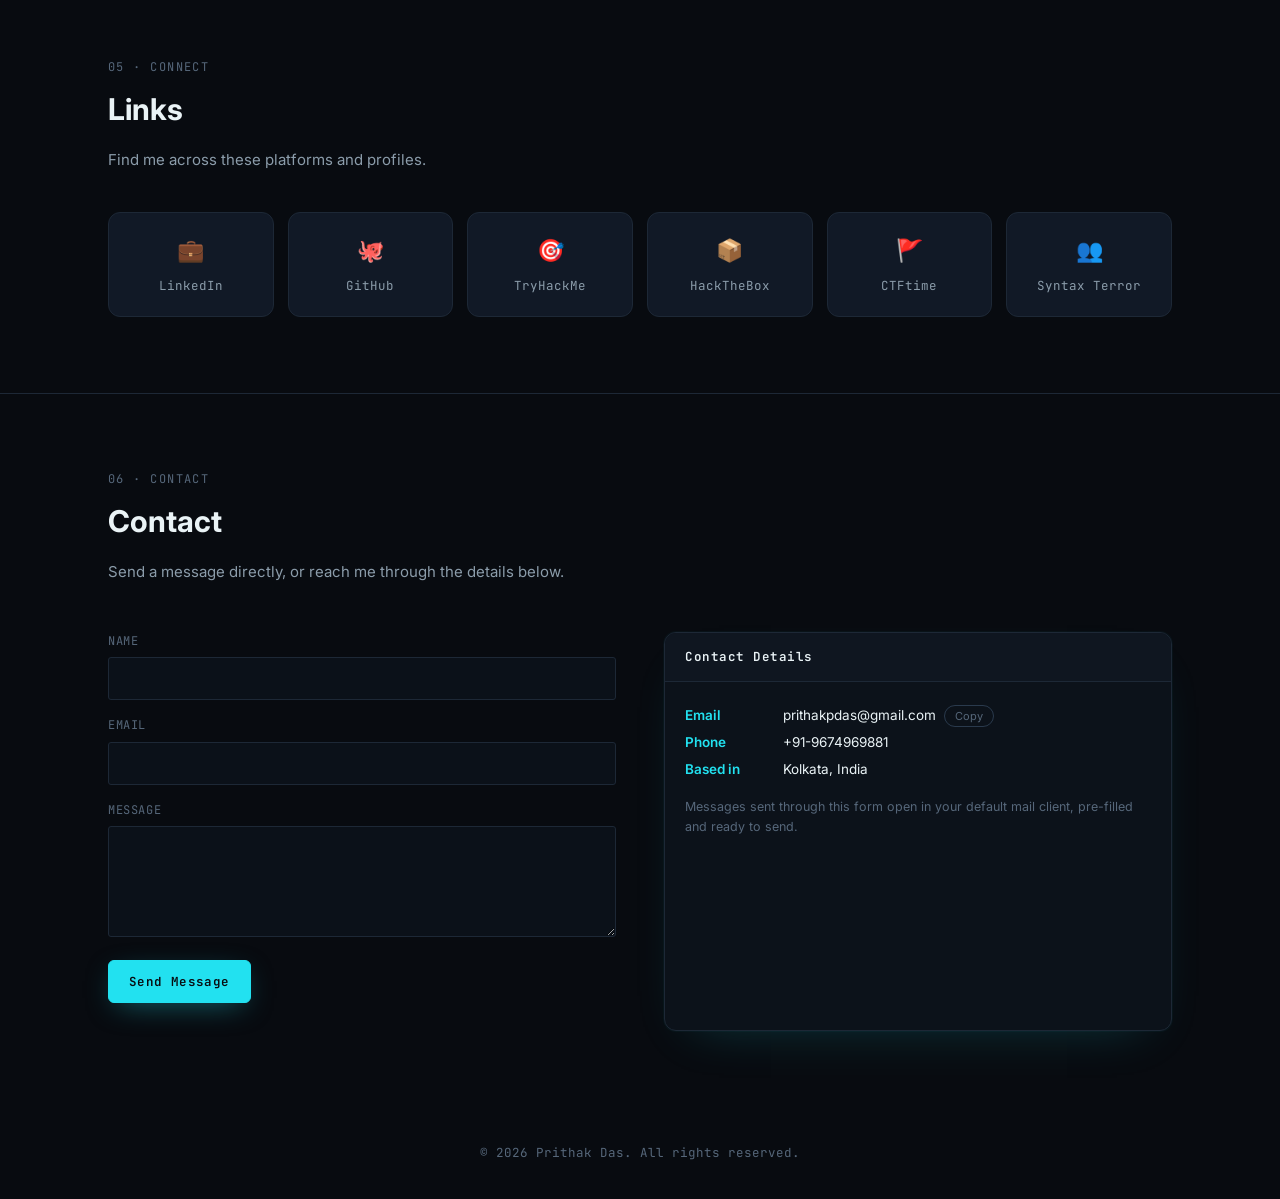
==== commit a21317a8: "Updated" ====
--- a/index.html
+++ b/index.html
@@ -76,7 +76,7 @@
         <div class="kv-row"><span class="kv-key">Location</span>  <span class="kv-val">Kolkata, India</span></div>
         <div class="kv-row"><span class="kv-key">Education</span>  <span class="kv-val">M.Sc. Advanced Networking &amp; Cyber Security</span></div>
         <div class="kv-row"><span class="kv-key">Ranking</span>       <span class="kv-val">Top 3% — TryHackMe</span></div>
-        <div class="kv-row"><span class="kv-key">Certified in</span>       <span class="kv-val">Web-RTA · AZ-900 · CRTOM</span></div>
+        <div class="kv-row"><span class="kv-key">Certified in</span>       <span class="kv-val">AZ-900 · CRTOM · CLLMSP</span></div>
         <div class="kv-row"><span class="kv-key">Status</span>     <span class="kv-val ok">● Open to work</span></div>
       </div>
       </div>
@@ -388,16 +388,6 @@
     <div class="cert-grid">
 
       <div class="cert-card">
-        <div class="cert-name">Web Red Team Analyst (WEB-RTA)</div>
-        <div class="cert-issuer">Cyberwarfare Labs</div>
-        <div class="cert-actions">
-          <a href="assets/certs/web-rta_certificate.pdf" target="_blank" rel="noopener">
-            View Certificate
-          </a>
-        </div>
-      </div>
-
-      <div class="cert-card">
         <div class="cert-name">AZ-900: Microsoft Azure Fundamentals</div>
         <div class="cert-issuer">Microsoft</div>
         <div class="cert-actions">
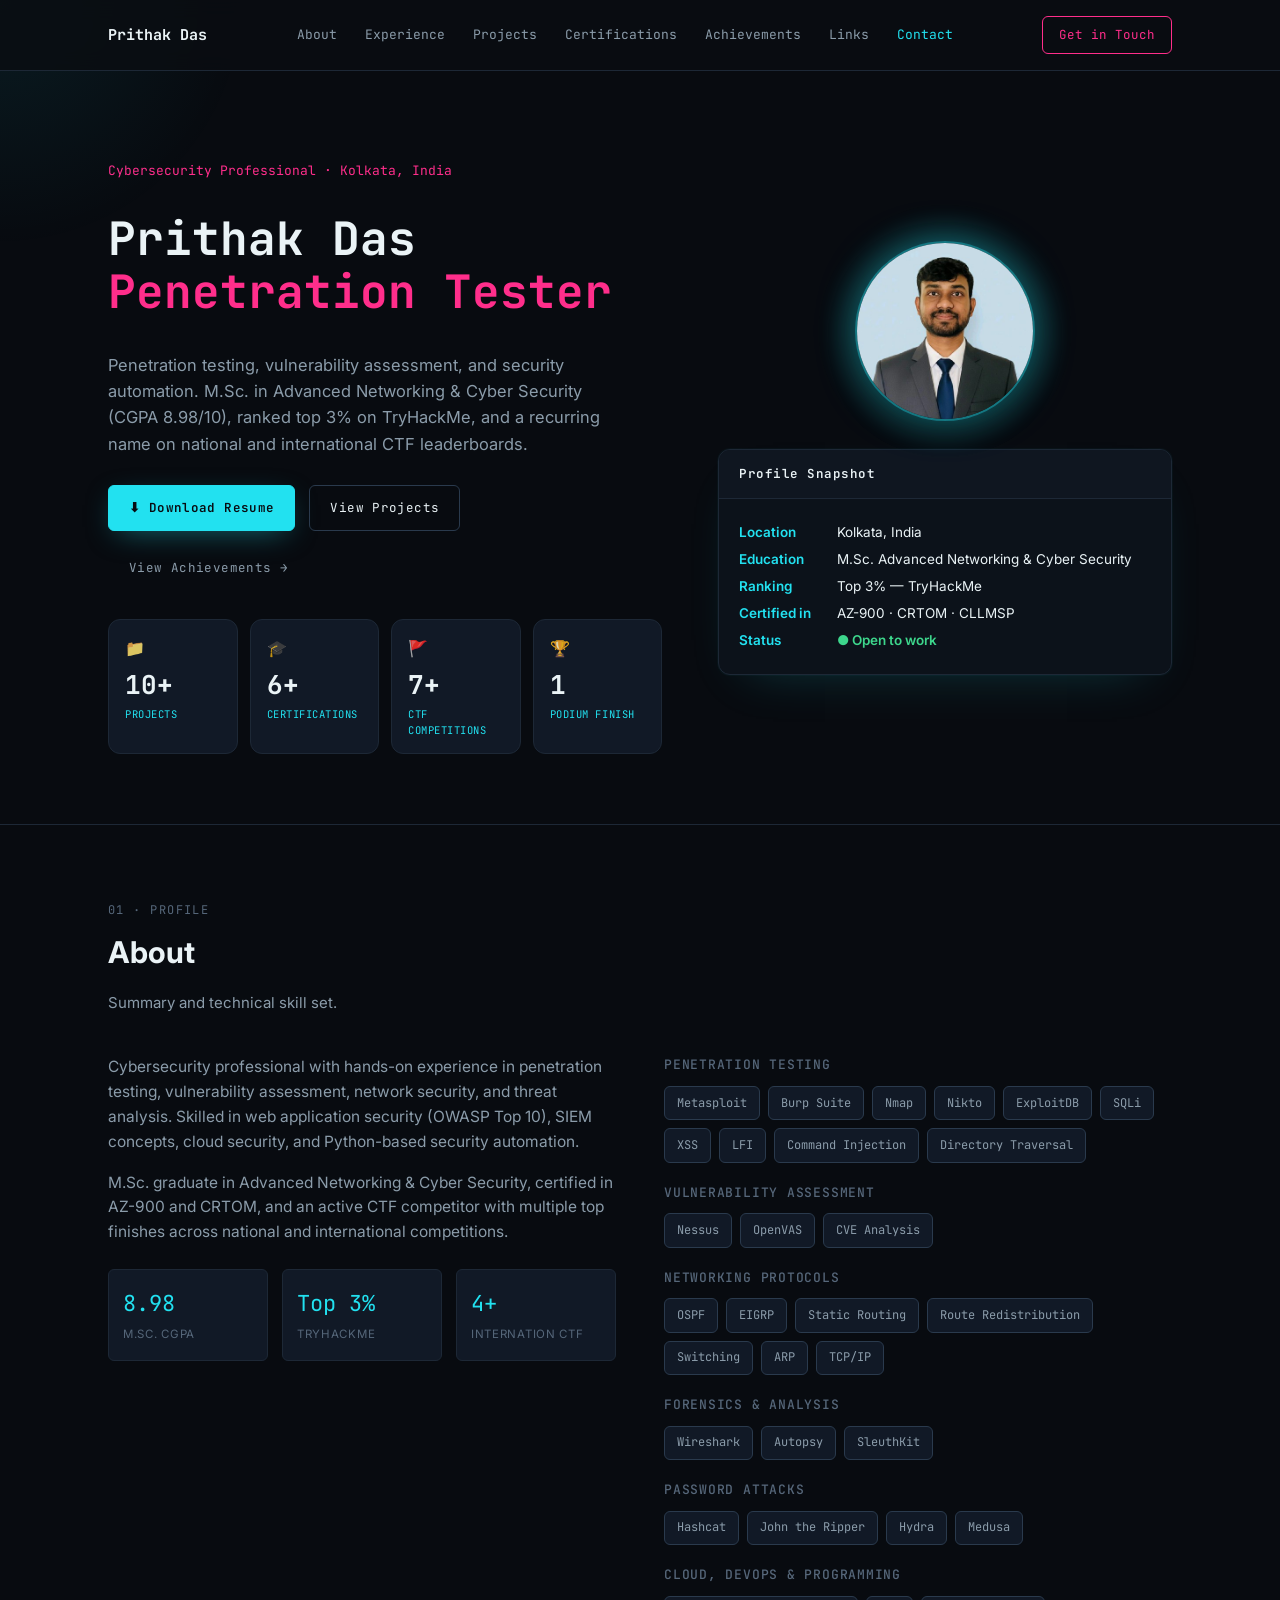
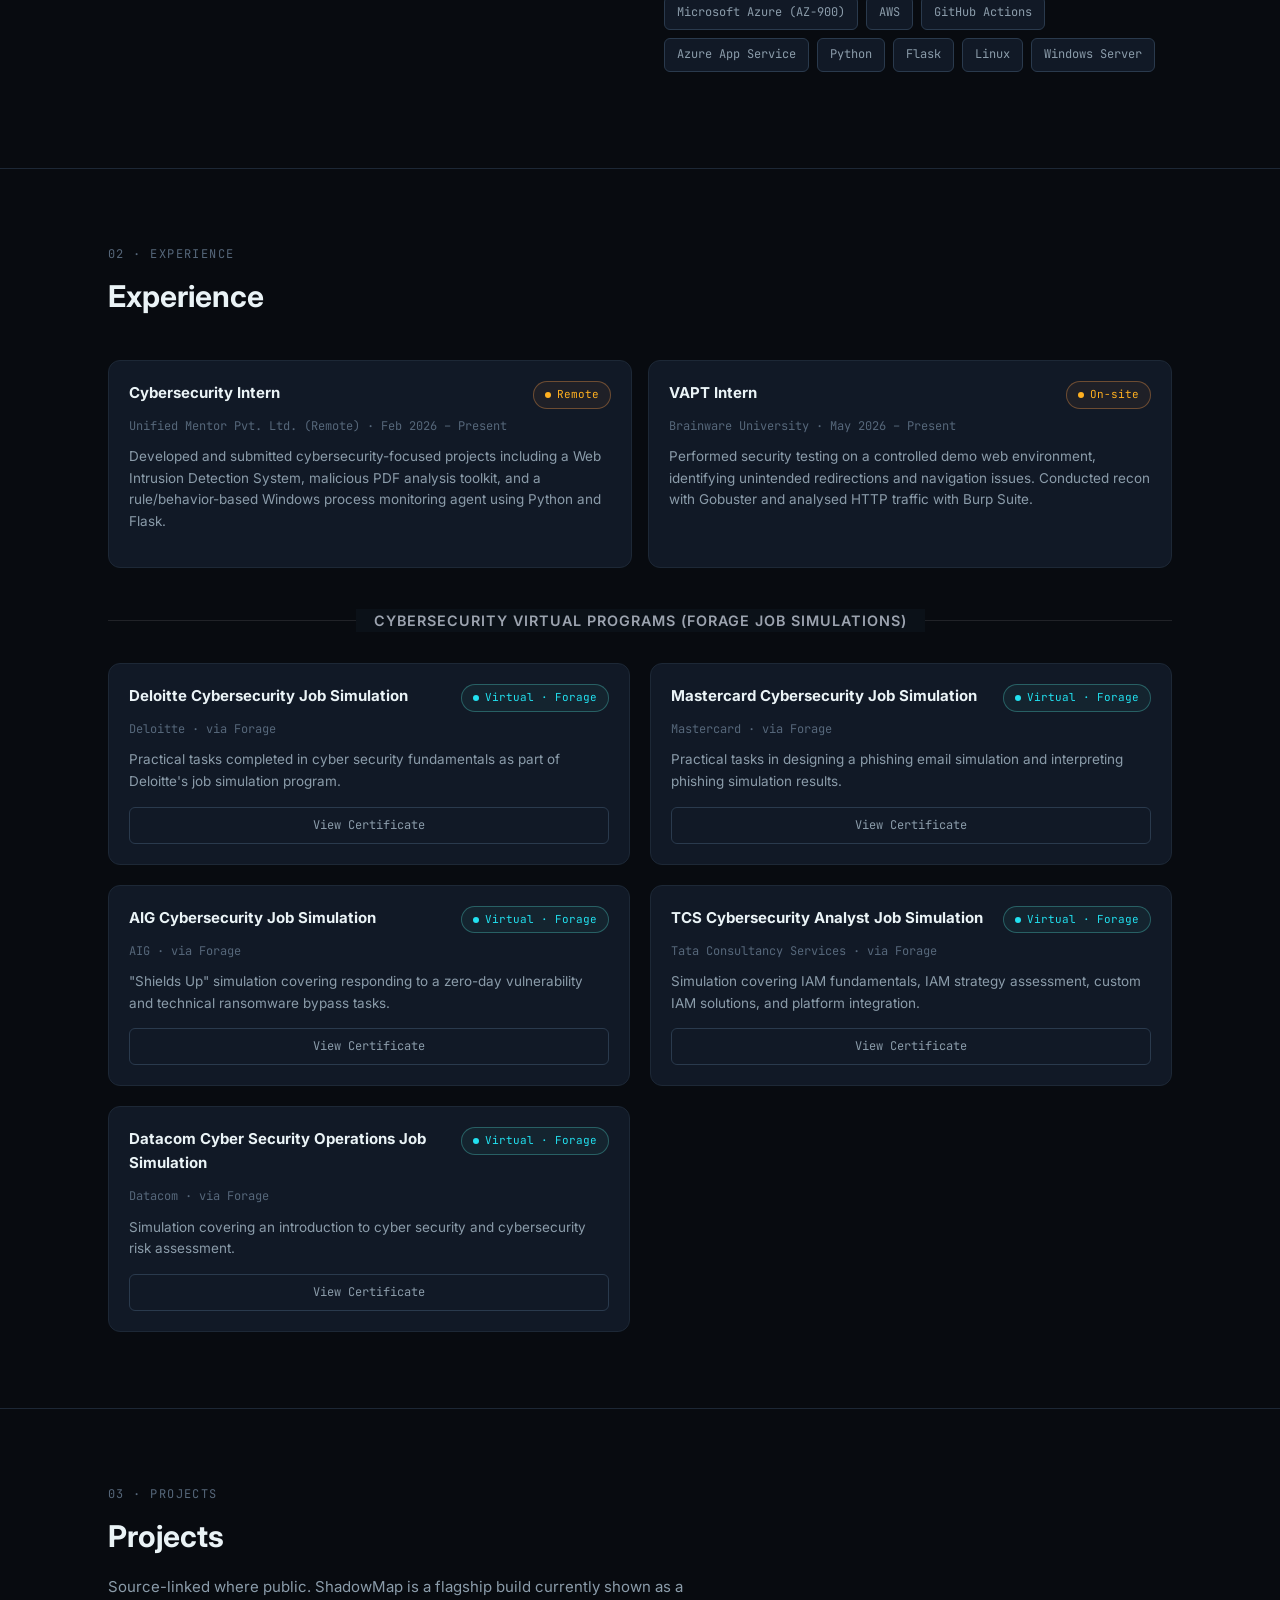
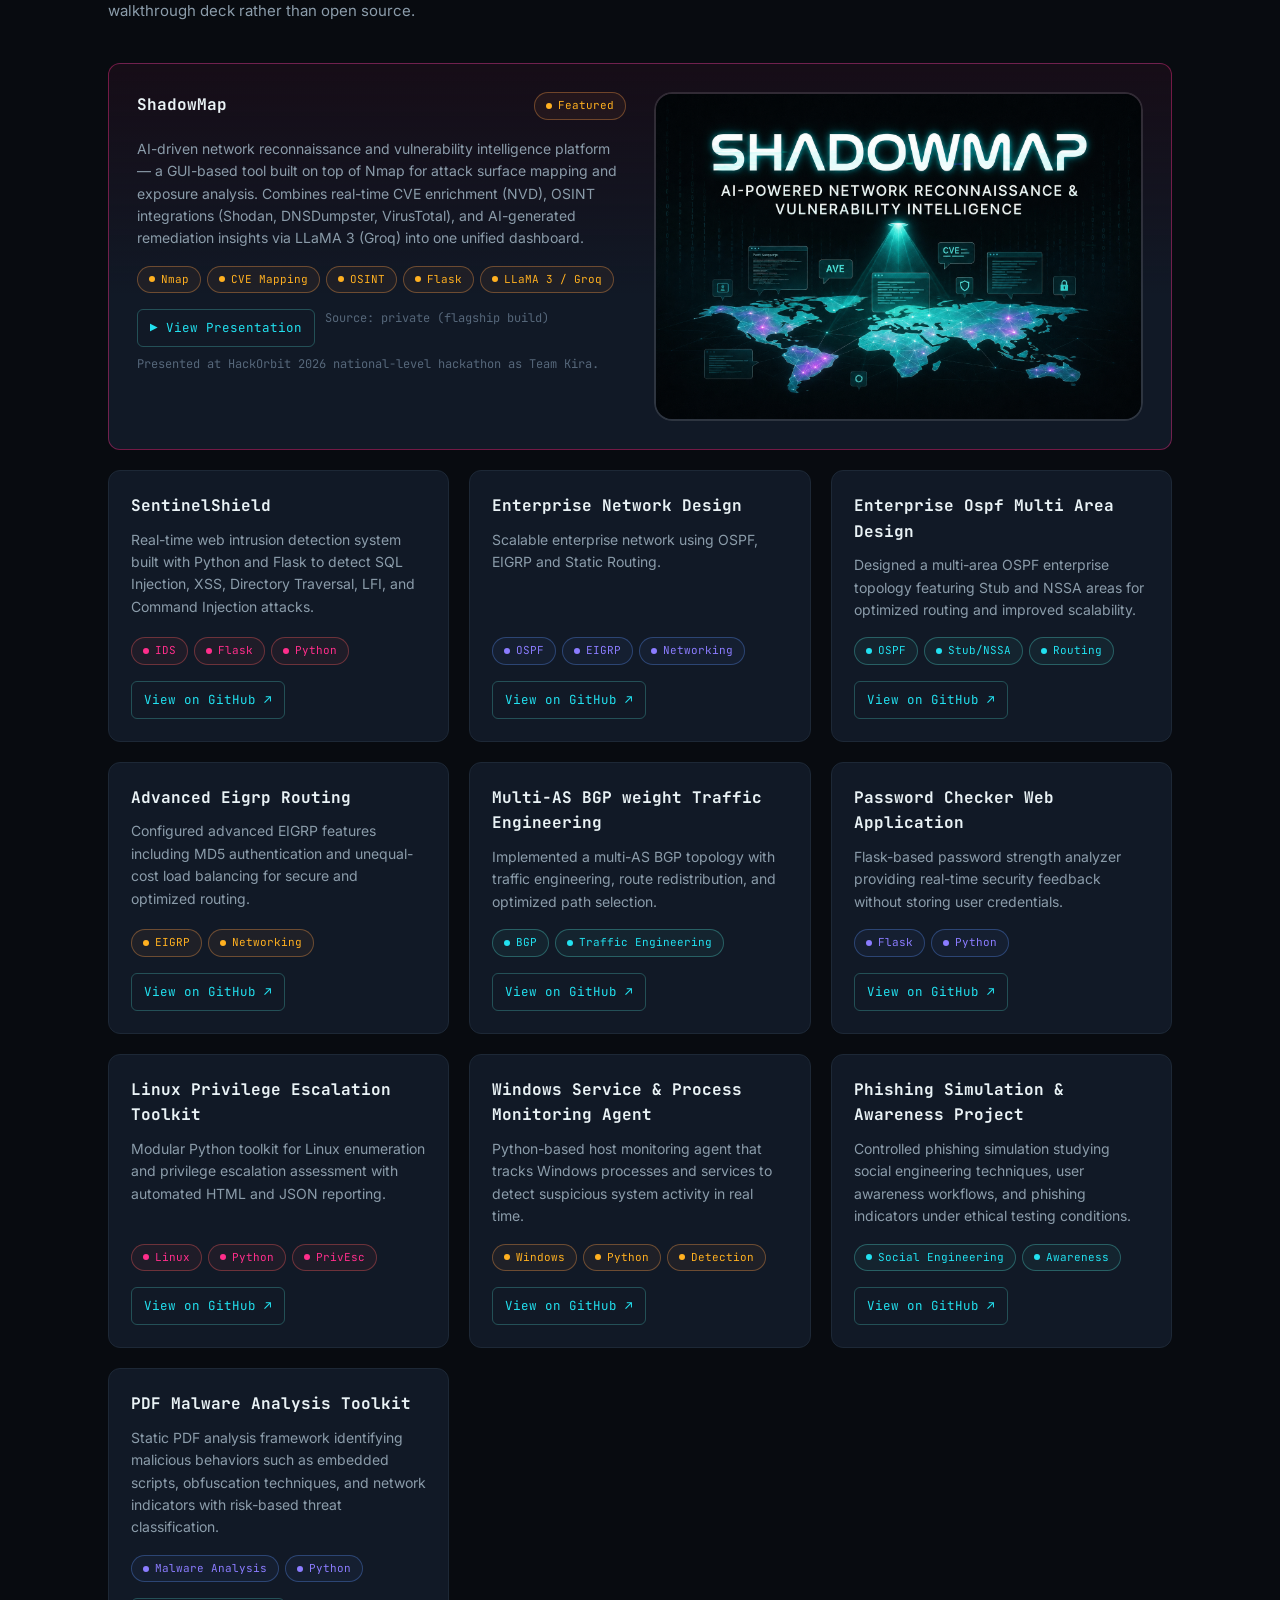
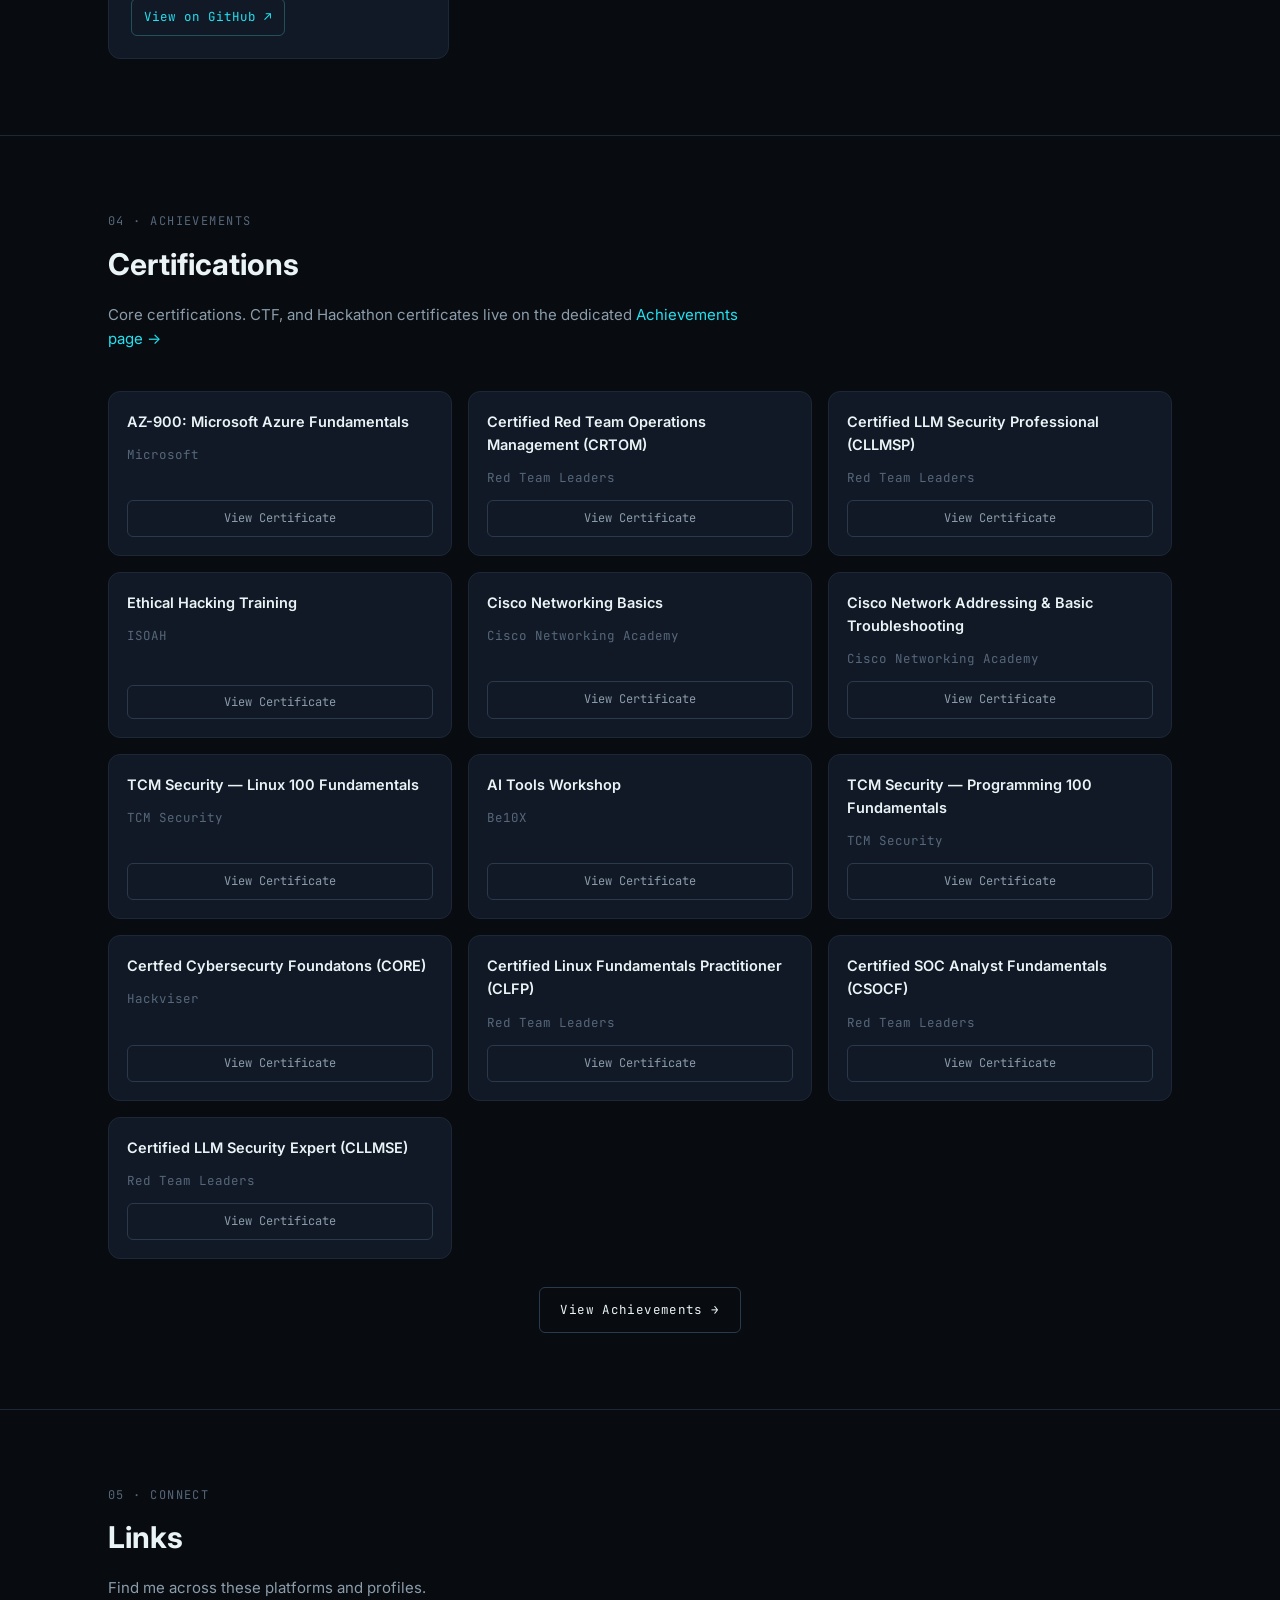
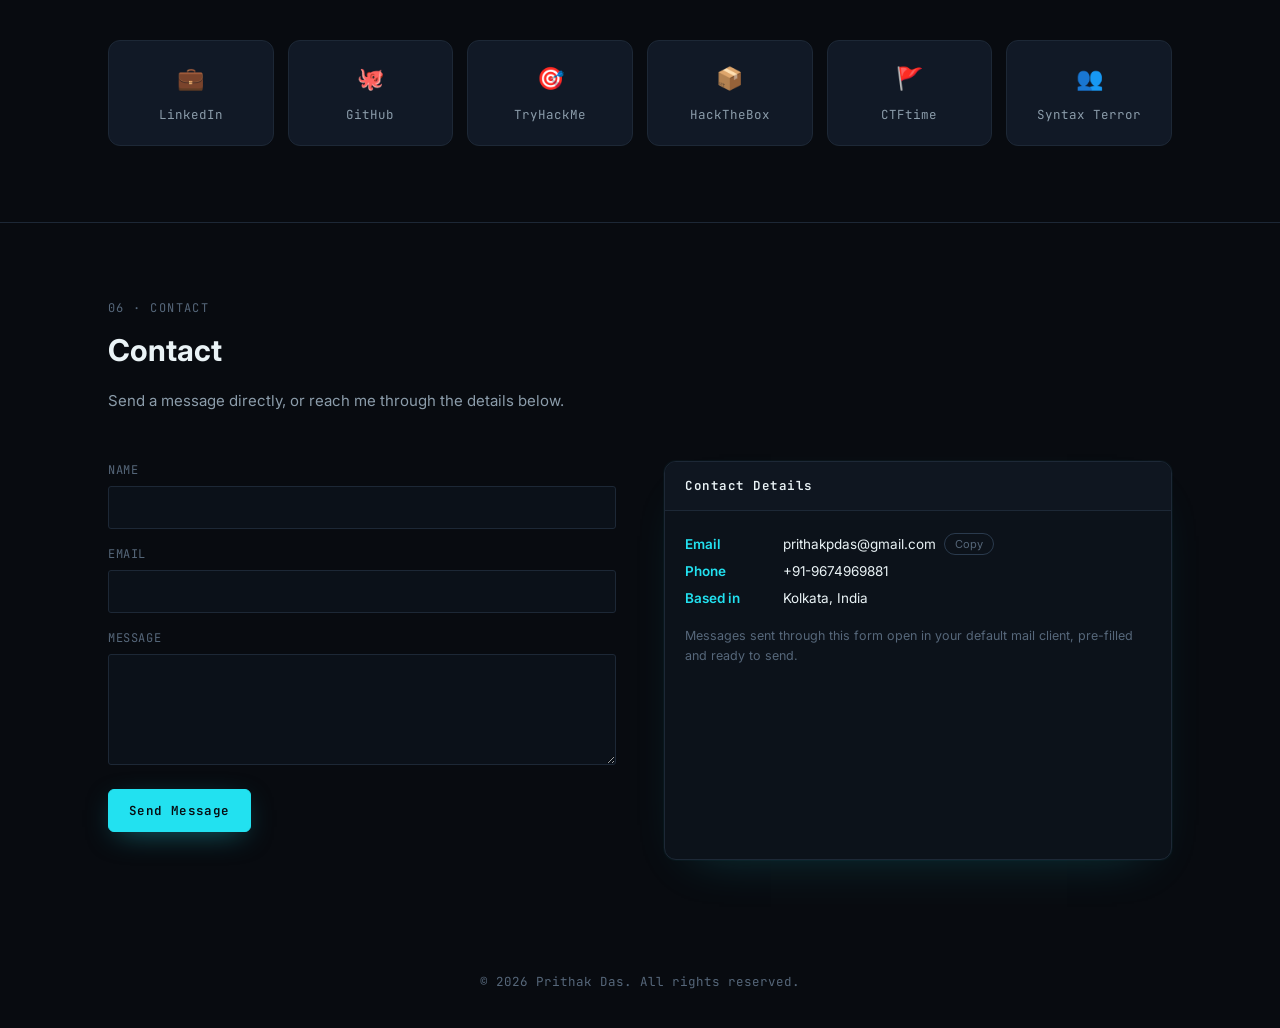
==== commit 904a5ded: "New Certificates" ====
--- a/index.html
+++ b/index.html
@@ -158,10 +158,10 @@
           <h4>Cybersecurity Intern</h4>
           <span class="tag high">Remote</span>
         </div>
-        <div class="meta">Unified Mentor Pvt. Ltd. (Remote) · Feb 2026 – Aug 2026</div>
+        <div class="meta">Unified Mentor Pvt. Ltd. (Remote) · Feb 2026 – Present</div>
         <p>Developed and submitted cybersecurity-focused projects including a Web Intrusion Detection System, malicious PDF analysis toolkit, and a rule/behavior-based Windows process monitoring agent using Python and Flask.</p>
         <div class="cert-actions">
-          <a href="assets/certs/Unified Mentor Internship Certificate.pdf" target="_blank" rel="noopener">View Certificate</a>
+          <!--<button class="cert-view-trigger" data-title="Unified Mentor — Cybersecurity Internship">View Certificate</button>-->
         </div>
       </div>
 
@@ -378,171 +378,101 @@
     <div class="section-head">
       <div class="section-eyebrow">04 · Achievements</div>
       <h2 class="section-title">Certifications</h2>
-      <p>CTF, and Hackathon certificates live on the dedicated <a href="certificates.html" style="color:var(--accent-info);">Achievements page →</a></p>
-    </div>
-
-    <div class="experience-subheading">
-      <span>Professional Certifications</span>
+      <p>Core certifications. CTF, and Hackathon certificates live on the dedicated <a href="certificates.html" style="color:var(--accent-info);">Achievements page →</a></p>
     </div>
 
     <div class="cert-grid">
-
       <div class="cert-card">
         <div class="cert-name">AZ-900: Microsoft Azure Fundamentals</div>
         <div class="cert-issuer">Microsoft</div>
         <div class="cert-actions">
-          <a href="assets/certs/az-900.pdf" target="_blank" rel="noopener">
-            View Certificate
-          </a>
-        </div>
-      </div>
-
-      <div class="cert-card">
-        <div class="cert-name">
-          Certified Red Team Operations Management (CRTOM)
-        </div>
+          <a href="assets/certs/az-900.pdf" target="_blank" rel="noopener">View Certificate</a>
+        </div>
+      </div>
+      <div class="cert-card">
+        <div class="cert-name">Certified Red Team Operations Management (CRTOM)</div>
         <div class="cert-issuer">Red Team Leaders</div>
         <div class="cert-actions">
-          <a href="assets/certs/crtom.pdf" target="_blank" rel="noopener">
-            View Certificate
-          </a>
-        </div>
-      </div>
-
-      <div class="cert-card">
-        <div class="cert-name">
-          Certified Linux Fundamentals Practitioner (CLFP)
-        </div>
+          <a href="assets/certs/crtom.pdf" target="_blank" rel="noopener">View Certificate</a>
+        </div>
+      </div>
+      <div class="cert-card">
+        <div class="cert-name">Certified LLM Security Professional (CLLMSP)</div>
         <div class="cert-issuer">Red Team Leaders</div>
         <div class="cert-actions">
-          <a href="assets/certs/certified_lfp_certificate.pdf" target="_blank" rel="noopener">
-            View Certificate
-          </a>
-        </div>
-      </div>
-
-      <div class="cert-card">
-        <div class="cert-name">
-          Certified SOC Analyst Fundamentals (CSOCF)
-        </div>
-        <div class="cert-issuer">Red Team Leaders</div>
-        <div class="cert-actions">
-          <a href="assets/certs/certified_soc_certificate.pdf" target="_blank" rel="noopener">
-            View Certificate
-          </a>
-        </div>
-      </div>
-
-      <div class="cert-card">
-        <div class="cert-name">
-          Certified LLM Security Expert (CLLMSE)
-        </div>
-        <div class="cert-issuer">Red Team Leaders</div>
-        <div class="cert-actions">
-          <a href="assets/certs/certified_llmse_certificate.pdf" target="_blank" rel="noopener">
-            View Certificate
-          </a>
-        </div>
-      </div>
-
-      <div class="cert-card">
-        <div class="cert-name">
-          Certified LLM Security Professional (CLLMSP)
-        </div>
-        <div class="cert-issuer">Red Team Leaders</div>
-        <div class="cert-actions">
-          <a href="assets/certs/cllmsp.pdf" target="_blank" rel="noopener">
-            View Certificate
-          </a>
-        </div>
-      </div>
-
-    </div>
-
-
-    <!-- ============ TRAINING & FUNDAMENTALS ============ -->
-    <div class="experience-subheading">
-      <span>Training &amp; Fundamentals</span>
-    </div>
-
-    <div class="cert-grid">
-
+          <a href="assets/certs/cllmsp.pdf" target="_blank" rel="noopener">View Certificate</a>
+        </div>
+      </div>
+      <div class="cert-card">
+        <div class="cert-name">Ethical Hacking Training</div>
+        <div class="cert-issuer">ISOAH</div>
+        <div class="cert-actions">
+          <button class="cert-view-trigger" data-title="Ethical Hacking Training">View Certificate</button>
+        </div>
+      </div>
       <div class="cert-card">
         <div class="cert-name">Cisco Networking Basics</div>
         <div class="cert-issuer">Cisco Networking Academy</div>
         <div class="cert-actions">
-          <a href="assets/certs/cisco-networking-basics.pdf" target="_blank" rel="noopener">
-            View Certificate
-          </a>
-        </div>
-      </div>
-
-      <div class="cert-card">
-        <div class="cert-name">
-          Cisco Network Addressing &amp; Basic Troubleshooting
-        </div>
+          <a href="assets/certs/cisco-networking-basics.pdf" target="_blank" rel="noopener">View Certificate</a>
+        </div>
+      </div>
+      <div class="cert-card">
+        <div class="cert-name">Cisco Network Addressing &amp; Basic Troubleshooting</div>
         <div class="cert-issuer">Cisco Networking Academy</div>
         <div class="cert-actions">
-          <a href="assets/certs/cisco-addressing.pdf" target="_blank" rel="noopener">
-            View Certificate
-          </a>
-        </div>
-      </div>
-
-      <div class="cert-card">
-        <div class="cert-name">Ethical Hacking Training</div>
-        <div class="cert-issuer">ISOAH</div>
-        <div class="cert-actions">
-          <a href="assets/certs/Ethical Hacking Certificate.pdf" target="_blank" rel="noopener">
-            View Certificate
-          </a>
-        </div>
-      </div>
-
+          <a href="assets/certs/cisco-addressing.pdf" target="_blank" rel="noopener">View Certificate</a>
+        </div>
+      </div>
       <div class="cert-card">
         <div class="cert-name">TCM Security — Linux 100 Fundamentals</div>
         <div class="cert-issuer">TCM Security</div>
         <div class="cert-actions">
-          <a href="assets/certs/tcm-linux-100.pdf" target="_blank" rel="noopener">
-            View Certificate
-          </a>
-        </div>
-      </div>
-
+          <a href="assets/certs/tcm-linux-100.pdf" target="_blank" rel="noopener">View Certificate</a>
+        </div>
+      </div>
       <div class="cert-card">
         <div class="cert-name">AI Tools Workshop</div>
         <div class="cert-issuer">Be10X</div>
         <div class="cert-actions">
-          <a href="assets/certs/be10x-ai-workshop.pdf" target="_blank" rel="noopener">
-            View Certificate
-          </a>
-        </div>
-      </div>
-
-      <div class="cert-card">
-        <div class="cert-name">
-          TCM Security — Programming 100 Fundamentals
-        </div>
+          <a href="assets/certs/be10x-ai-workshop.pdf" target="_blank" rel="noopener">View Certificate</a>
+        </div>
+      </div>
+      <div class="cert-card">
+        <div class="cert-name">TCM Security — Programming 100 Fundamentals</div>
         <div class="cert-issuer">TCM Security</div>
         <div class="cert-actions">
-          <a href="assets/certs/programming-100-fundamentals.pdf" target="_blank" rel="noopener">
-            View Certificate
-          </a>
-        </div>
-      </div>
-
-      <div class="cert-card">
-        <div class="cert-name">
-          Certified Cybersecurity Foundations (CORE)
-        </div>
+          <a href="assets/certs/programming-100-fundamentals.pdf" target="_blank" rel="noopener">View Certificate</a>
+        </div>
+      </div>
+      <div class="cert-card">
+        <div class="cert-name">Certfed Cybersecurty Foundatons (CORE)</div>
         <div class="cert-issuer">Hackviser</div>
         <div class="cert-actions">
-          <a href="assets/certs/CORE-Hackviser_certificate.pdf" target="_blank" rel="noopener">
-            View Certificate
-          </a>
-        </div>
-      </div>
-
+          <a href="assets/certs/CORE-Hackviser_certificate.pdf" target="_blank" rel="noopener">View Certificate</a>
+        </div>
+      </div>
+      <div class="cert-card">
+        <div class="cert-name">Certified Linux Fundamentals Practitioner (CLFP)</div>
+        <div class="cert-issuer">Red Team Leaders</div>
+        <div class="cert-actions">
+          <a href="assets/certs/certified_lfp_certificate.pdf" target="_blank" rel="noopener">View Certificate</a>
+        </div>
+      </div>
+      <div class="cert-card">
+        <div class="cert-name">Certified SOC Analyst Fundamentals (CSOCF)</div>
+        <div class="cert-issuer">Red Team Leaders</div>
+        <div class="cert-actions">
+          <a href="assets/certs/certified_soc_certificate.pdf" target="_blank" rel="noopener">View Certificate</a>
+        </div>
+      </div>
+      <div class="cert-card">
+        <div class="cert-name">Certified LLM Security Expert (CLLMSE)</div>
+        <div class="cert-issuer">Red Team Leaders</div>
+        <div class="cert-actions">
+          <a href="assets/certs/certified_llmse_certificate.pdf" target="_blank" rel="noopener">View Certificate</a>
+        </div>
+      </div>
     </div>
 
     <div class="view-all-wrap">
